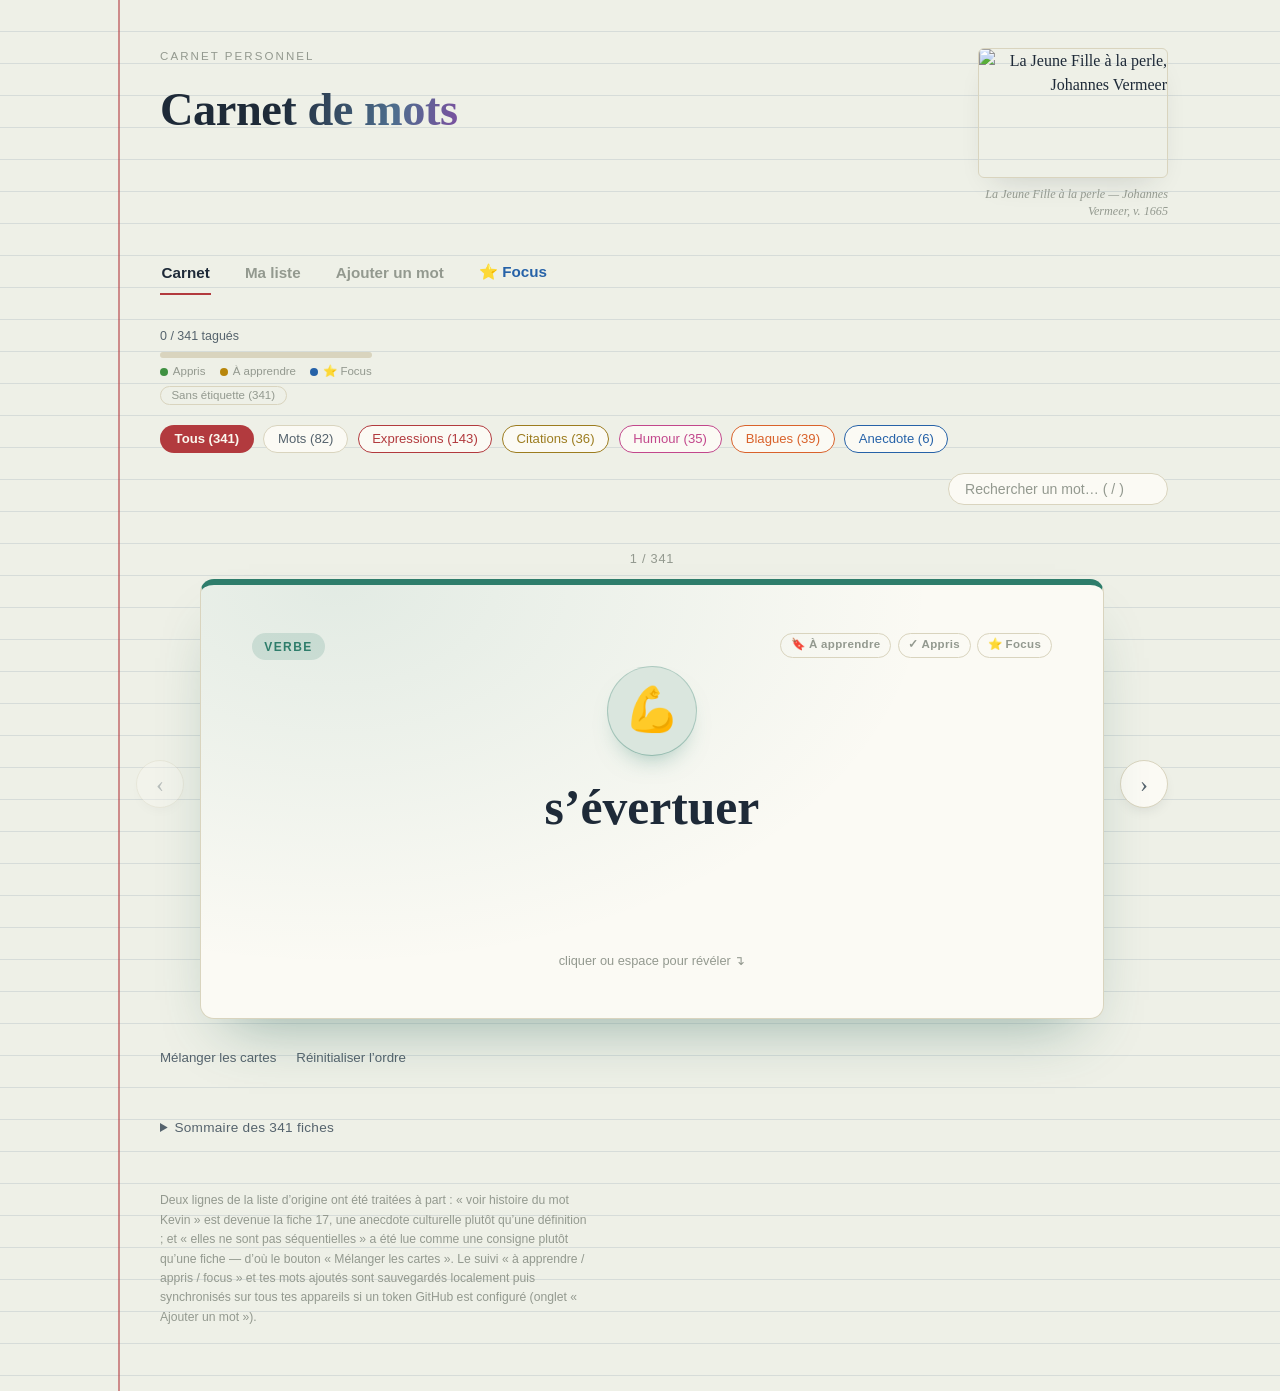
==== carnet-de-mots.html @ 9961ac76 "Move the 12 new quotes from Humour to Citations User called this out directly — these read as citati" ====
<!doctype html>
<html lang="fr">
<head>
<meta charset="UTF-8" />
<meta name="viewport" content="width=device-width, initial-scale=1" />
<title>Carnet de mots</title>
<style>
  :root {
    --paper: #EEF0E7;
    --paper-line: rgba(70,100,130,0.14);
    --ink: #1E2A38;
    --ink-soft: #55636D;
    --ink-faint: #93998F;
    --card-bg: #FBFAF4;
    --card-border: #D9D4BE;
    --card-shadow: rgba(30,40,50,0.20);
    --rule-blue: #4E6E8E;
    --accent: #B23A3E;
    --accent-strong: #B23A3E;
    --accent-ink: #FBF7EE;
    --focus: #2662A8;
    --cat-verbe: #2E7D6B;
    --cat-adjectif: #7B4FA0;
    --cat-nom: #C97A2B;
    --cat-adverbe: #1E7A8C;
    --cat-citation: #9C7C1F;
    --cat-humour: #C2478C;
    --cat-blague: #D9622B;
    --tag-todo: #B8860B;
    --tag-done: #3F9142;
  }

  * { box-sizing: border-box; }
  html, body { margin: 0; padding: 0; }
  body {
    background:
      repeating-linear-gradient(
        to bottom,
        transparent 0, transparent 31px,
        var(--paper-line) 31px, var(--paper-line) 32px
      ),
      var(--paper);
    color: var(--ink);
    font-family: Georgia, 'Iowan Old Style', 'Palatino Linotype', 'Book Antiqua', serif;
    line-height: 1.5;
    min-height: 100vh;
  }
  ::selection { background: var(--accent); color: var(--accent-ink); }
  a { color: inherit; }
  button { font-family: inherit; }
  :focus-visible { outline: 2px solid var(--focus); outline-offset: 2px; border-radius: 2px; }

  .page {
    max-width: 1120px;
    margin: 0 auto;
    padding: 3rem 2rem 4rem;
    position: relative;
  }
  .page::before {
    content: "";
    position: absolute;
    top: 0; bottom: 0;
    left: 2.4rem;
    width: 2px;
    background: var(--accent);
    opacity: 0.55;
  }
  @media (max-width: 640px) {
    .page::before { left: 0.9rem; }
    .page { padding: 2.5rem 1.1rem 3rem; }
  }

  .masthead {
    margin-left: 3rem; margin-bottom: 2.25rem;
    display: flex; align-items: flex-start; justify-content: space-between; gap: 2rem; flex-wrap: wrap;
  }
  @media (max-width: 640px) { .masthead { margin-left: 1.5rem; } }
  .masthead-text { min-width: 0; }
  .eyebrow {
    font-family: -apple-system, 'Segoe UI', Roboto, Helvetica, Arial, sans-serif;
    font-size: 0.72rem;
    letter-spacing: 0.18em;
    text-transform: uppercase;
    color: var(--ink-faint);
    margin: 0 0 0.6rem;
  }
  h1 {
    font-size: clamp(2rem, 5vw, 2.9rem);
    font-weight: 600;
    margin: 0;
    text-wrap: balance;
    letter-spacing: -0.01em;
    background: linear-gradient(100deg, var(--ink) 40%, var(--rule-blue) 78%, var(--cat-adjectif) 100%);
    -webkit-background-clip: text; background-clip: text; color: transparent;
  }

  .masthead-art { flex: none; width: 190px; margin: 0; text-align: right; }
  .masthead-art img {
    display: block; width: 100%; height: 130px; object-fit: cover; border-radius: 6px;
    border: 1px solid var(--card-border); box-shadow: 0 14px 30px -16px var(--card-shadow);
  }
  .masthead-art figcaption {
    margin-top: 0.5rem; font-style: italic; font-size: 0.76rem; color: var(--ink-faint); line-height: 1.4;
  }
  @media (max-width: 640px) { .masthead-art { display: none; } }

  .toolbar {
    margin-left: 3rem;
    margin-bottom: 1.9rem;
    display: flex;
    flex-wrap: wrap;
    align-items: center;
    gap: 1.25rem 1.75rem;
    font-family: -apple-system, 'Segoe UI', Roboto, Helvetica, Arial, sans-serif;
  }
  @media (max-width: 640px) { .toolbar { margin-left: 1.5rem; } }

  .progress-block { display: flex; flex-direction: column; gap: 0.35rem; min-width: 170px; }
  .progress-label {
    font-size: 0.78rem; color: var(--ink-soft);
    font-variant-numeric: tabular-nums;
  }
  .progress-track {
    height: 6px; background: var(--card-border); border-radius: 3px; overflow: hidden;
    display: flex;
  }
  .progress-fill { height: 100%; width: 0%; transition: width 0.4s ease; }
  .progress-fill.done { background: var(--tag-done); }
  .progress-fill.todo { background: var(--tag-todo); }
  .progress-fill.focus { background: var(--focus); }
  .progress-legend {
    display: flex; gap: 0.9rem; font-size: 0.72rem; color: var(--ink-faint);
  }
  .progress-legend span { display: inline-flex; align-items: center; gap: 0.3rem; }
  .progress-legend .dot { width: 0.5rem; height: 0.5rem; border-radius: 50%; display: inline-block; }
  .progress-legend .dot.done { background: var(--tag-done); }
  .progress-legend .dot.todo { background: var(--tag-todo); }
  .progress-legend .dot.focus { background: var(--focus); }
  .untagged-btn {
    align-self: flex-start; background: none; border: 1px solid var(--card-border); border-radius: 999px;
    padding: 0.15rem 0.65rem; font-size: 0.72rem; color: var(--ink-faint); cursor: pointer;
    font-variant-numeric: tabular-nums; transition: all 0.15s ease;
    font-family: -apple-system, 'Segoe UI', Roboto, Helvetica, Arial, sans-serif;
  }
  .untagged-btn:hover { color: var(--ink); border-color: var(--ink-faint); }

  .filters { display: flex; gap: 0.6rem; flex-wrap: wrap; }
  .filter-btn {
    background: var(--card-bg); border: 1px solid var(--fb-color, var(--card-border)); border-radius: 999px;
    color: var(--fb-color, var(--ink-soft)); font-size: 0.82rem; padding: 0.35rem 0.85rem;
    cursor: pointer; font-variant-numeric: tabular-nums; transition: all 0.15s ease;
  }
  .filter-btn:hover { color: var(--ink); border-color: var(--fb-color, var(--ink-faint)); }
  .filter-btn.active { color: var(--accent-ink); border-color: transparent; font-weight: 600; background: var(--fb-color, var(--accent-strong)); }

  .subfilters {
    display: flex; gap: 0.5rem; flex-wrap: wrap; margin: -0.6rem 0 1.4rem 1.5rem;
  }
  @media (max-width: 640px) { .subfilters { margin-left: 0; } }
  .subfilter-btn {
    background: none; border: 1px solid color-mix(in srgb, var(--cat-blague) 35%, var(--card-border));
    border-radius: 999px;
    color: color-mix(in srgb, var(--cat-blague) 65%, var(--ink-faint)); font-size: 0.76rem; padding: 0.25rem 0.7rem;
    cursor: pointer; transition: all 0.15s ease;
    font-family: -apple-system, 'Segoe UI', Roboto, Helvetica, Arial, sans-serif;
  }
  .subfilter-btn:hover { color: var(--ink); border-color: var(--cat-blague); }
  .subfilter-btn.active { color: var(--cat-blague); border-color: var(--cat-blague); font-weight: 600; background: color-mix(in srgb, var(--cat-blague) 12%, transparent); }

  .search-wrap { margin-left: auto; }
  @media (max-width: 640px) { .search-wrap { margin-left: 0; width: 100%; } }
  .search-input {
    background: var(--card-bg); border: 1px solid var(--card-border); border-radius: 999px;
    color: var(--ink); font-size: 0.88rem; padding: 0.45rem 1rem; width: 220px;
    font-family: inherit;
  }
  @media (max-width: 640px) { .search-input { width: 100%; } }
  .search-input::placeholder { color: var(--ink-faint); }
  .search-input:focus { border-color: var(--focus); }

  .tag-filter-banner {
    margin: 0 0 1.1rem 1.5rem; display: flex; align-items: center; gap: 1rem; flex-wrap: wrap;
    background: color-mix(in srgb, var(--focus) 10%, var(--card-bg)); border: 1px solid var(--focus);
    border-radius: 999px; padding: 0.5rem 1rem; font-family: -apple-system, 'Segoe UI', Roboto, Helvetica, Arial, sans-serif;
    font-size: 0.85rem; color: var(--focus); width: fit-content;
  }
  .tag-filter-banner[hidden] { display: none; }
  @media (max-width: 640px) { .tag-filter-banner { margin-left: 0; } }
  .tag-filter-banner button {
    background: none; border: none; color: var(--focus); cursor: pointer; font-size: 0.8rem;
    text-decoration: underline; padding: 0;
  }

  .stage {
    display: flex; align-items: center; gap: 1rem; margin-left: 1.5rem;
  }
  @media (max-width: 640px) { .stage { margin-left: 0; gap: 0.35rem; } }

  .nav-btn {
    background: var(--card-bg); border: 1px solid var(--card-border); color: var(--ink-soft);
    width: 3rem; height: 3rem; border-radius: 50%; font-size: 1.5rem; line-height: 1;
    cursor: pointer; flex: none; display: flex; align-items: center; justify-content: center;
    transition: border-color 0.2s, color 0.2s, transform 0.2s;
    box-shadow: 0 6px 16px -8px var(--card-shadow);
  }
  .nav-btn:hover { color: var(--accent-ink); border-color: var(--accent-strong); background: var(--accent-strong); transform: translateY(-1px); }
  .nav-btn:disabled { opacity: 0.35; cursor: default; }
  .nav-btn:disabled:hover { color: var(--ink-soft); border-color: var(--card-border); background: var(--card-bg); transform: none; }

  .card-wrap { flex: 1; min-width: 0; }
  .counter {
    text-align: center; font-family: -apple-system, 'Segoe UI', Roboto, Helvetica, Arial, sans-serif;
    font-size: 0.8rem; color: var(--ink-faint); margin-bottom: 0.7rem;
    font-variant-numeric: tabular-nums; letter-spacing: 0.06em;
  }

  .flashcard { perspective: 2200px; cursor: pointer; }
  .flashcard-inner {
    display: grid; transition: transform 0.55s cubic-bezier(.2,.8,.2,1);
    transform-style: preserve-3d;
    --cat-color: var(--rule-blue);
  }
  .flashcard[data-cat="verbe"] .flashcard-inner { --cat-color: var(--cat-verbe); }
  .flashcard[data-cat="adjectif"] .flashcard-inner { --cat-color: var(--cat-adjectif); }
  .flashcard[data-cat="nom"] .flashcard-inner { --cat-color: var(--cat-nom); }
  .flashcard[data-cat="adverbe"] .flashcard-inner { --cat-color: var(--cat-adverbe); }
  .flashcard[data-cat="expression"] .flashcard-inner { --cat-color: var(--accent-strong); }
  .flashcard[data-cat="anecdote"] .flashcard-inner { --cat-color: var(--focus); }
  .flashcard[data-cat="citation"] .flashcard-inner { --cat-color: var(--cat-citation); }
  .flashcard[data-cat="humour"] .flashcard-inner { --cat-color: var(--cat-humour); }
  .flashcard[data-cat="blague_courte"] .flashcard-inner,
  .flashcard[data-cat="blague_longue"] .flashcard-inner,
  .flashcard[data-cat="blague_beauf"] .flashcard-inner,
  .flashcard[data-cat="blague_nulle"] .flashcard-inner,
  .flashcard[data-cat="contrepeterie"] .flashcard-inner,
  .flashcard[data-cat="tu_preferes"] .flashcard-inner { --cat-color: var(--cat-blague); }
  .flashcard.is-flipped .flashcard-inner { transform: rotateY(180deg); }
  @media (prefers-reduced-motion: reduce) {
    .flashcard-inner { transition: none; }
  }

  .face {
    grid-area: 1 / 1;
    backface-visibility: hidden; -webkit-backface-visibility: hidden;
    border: 1px solid var(--card-border); border-top: 6px solid var(--cat-color);
    border-radius: 14px;
    background:
      radial-gradient(120% 160% at 15% 0%, color-mix(in srgb, var(--cat-color) 12%, transparent), transparent 55%),
      var(--card-bg);
    box-shadow: 0 30px 60px -28px color-mix(in srgb, var(--cat-color) 35%, var(--card-shadow));
    padding: 3rem 3.2rem;
    min-height: 440px;
    display: flex; flex-direction: column;
  }
  @media (max-width: 640px) { .face { padding: 2.1rem 1.5rem; min-height: 400px; } }
  .face.back { transform: rotateY(180deg); }

  .face-top { display: flex; justify-content: space-between; align-items: flex-start; }
  .tag-type {
    font-family: -apple-system, 'Segoe UI', Roboto, Helvetica, Arial, sans-serif;
    font-size: 0.75rem; letter-spacing: 0.12em; text-transform: uppercase; font-weight: 600;
    color: var(--cat-color); background: color-mix(in srgb, var(--cat-color) 16%, transparent);
    padding: 0.3rem 0.75rem; border-radius: 999px;
  }
  .tag-buttons { display: flex; gap: 0.4rem; }
  .tag-btn {
    background: none; border: 1px solid var(--card-border); cursor: pointer;
    font-size: 0.72rem; font-weight: 600; letter-spacing: 0.03em; color: var(--ink-faint);
    line-height: 1; padding: 0.35rem 0.6rem; border-radius: 999px; display: inline-flex;
    align-items: center; gap: 0.3rem;
    font-family: -apple-system, 'Segoe UI', Roboto, Helvetica, Arial, sans-serif;
    transition: all 0.15s ease;
  }
  .tag-btn:hover { border-color: var(--ink-faint); color: var(--ink); }
  .tag-btn.todo.on { background: color-mix(in srgb, var(--tag-todo) 16%, transparent); border-color: var(--tag-todo); color: var(--tag-todo); }
  .tag-btn.done.on { background: color-mix(in srgb, var(--tag-done) 16%, transparent); border-color: var(--tag-done); color: var(--tag-done); }
  .tag-btn.focus.on { background: color-mix(in srgb, var(--focus) 16%, transparent); border-color: var(--focus); color: var(--focus); }

  .emoji-badge {
    width: 5.5rem; height: 5.5rem; border-radius: 50%;
    display: flex; align-items: center; justify-content: center;
    font-size: 2.7rem; margin: 0.4rem auto 1rem;
    background: color-mix(in srgb, var(--cat-color) 16%, var(--card-bg));
    box-shadow: 0 0 0 1px color-mix(in srgb, var(--cat-color) 35%, transparent),
                0 14px 26px -14px color-mix(in srgb, var(--cat-color) 55%, transparent);
  }
  @media (max-width: 640px) { .emoji-badge { width: 4.4rem; height: 4.4rem; font-size: 2.1rem; } }

  .word {
    margin: 0 0 auto; text-align: center;
    font-size: clamp(2rem, 5.2vw, 3.1rem); font-weight: 600; text-wrap: balance;
  }
  .word.is-expr { font-style: italic; font-weight: 500; font-size: clamp(1.6rem, 4.4vw, 2.4rem); }
  .front-auteur {
    text-align: center; margin: 0.5rem 0 0; font-family: -apple-system, 'Segoe UI', Roboto, Helvetica, Arial, sans-serif;
    font-size: 0.95rem; color: var(--cat-color); font-weight: 600;
  }
  .hint {
    text-align: center; margin: 0; font-family: -apple-system, 'Segoe UI', Roboto, Helvetica, Arial, sans-serif;
    font-size: 0.8rem; color: var(--ink-faint); font-style: normal;
  }

  .back .back-top { display: flex; align-items: center; gap: 1rem; margin-bottom: 1.4rem; }
  .back-emoji {
    width: 3.2rem; height: 3.2rem; border-radius: 50%; flex: none;
    display: flex; align-items: center; justify-content: center; font-size: 1.6rem;
    background: color-mix(in srgb, var(--cat-color) 16%, var(--card-bg));
  }
  .back-word { font-size: 1.3rem; font-weight: 600; }
  .back-word.is-expr { font-style: italic; font-weight: 500; }

  .section-label {
    font-family: -apple-system, 'Segoe UI', Roboto, Helvetica, Arial, sans-serif;
    font-size: 0.74rem; letter-spacing: 0.14em; text-transform: uppercase;
    color: var(--cat-color); margin: 0 0 0.35rem; font-weight: 700;
  }
  .face.back .section-label:not(:first-of-type) { margin-top: 1.3rem; }
  .definition, .example { margin: 0; font-size: 1.1rem; line-height: 1.6; }
  .definition.is-long-form { white-space: pre-line; font-size: 1rem; line-height: 1.65; text-align: left; }
  .example { font-style: italic; color: var(--ink-soft); }
  .example strong { font-style: normal; color: var(--ink); font-weight: 700; background: color-mix(in srgb, var(--cat-color) 18%, transparent); padding: 0.05em 0.3em; border-radius: 4px; }
  .synonyms { margin: 0; font-size: 1.02rem; color: var(--ink-soft); font-style: italic; }
  .auteur { margin: 0; font-size: 1.02rem; color: var(--ink); font-weight: 600; }

  .controls-row {
    margin: 1.75rem 0 0 3rem; display: flex; gap: 1.25rem; align-items: center;
    font-family: -apple-system, 'Segoe UI', Roboto, Helvetica, Arial, sans-serif;
    font-size: 0.85rem;
  }
  @media (max-width: 640px) { .controls-row { margin-left: 1.5rem; } }
  .text-btn {
    background: none; border: none; color: var(--ink-soft); cursor: pointer;
    padding: 0.2rem 0; border-bottom: 1px solid transparent;
  }
  .text-btn:hover { color: var(--accent-strong); border-bottom-color: var(--accent-strong); }

  .empty-state {
    text-align: center; color: var(--ink-faint); padding: 3rem 1rem; font-style: italic;
  }

  details.sommaire {
    margin: 2.75rem 0 0 3rem;
    font-family: -apple-system, 'Segoe UI', Roboto, Helvetica, Arial, sans-serif;
  }
  @media (max-width: 640px) { details.sommaire { margin-left: 1.5rem; } }
  details.sommaire summary {
    cursor: pointer; font-size: 0.85rem; color: var(--ink-soft);
    letter-spacing: 0.02em; padding: 0.3rem 0;
  }
  details.sommaire summary:hover { color: var(--ink); }
  .index-grid {
    display: grid; grid-template-columns: repeat(auto-fill, minmax(170px, 1fr));
    gap: 0.6rem; margin-top: 0.9rem;
  }
  .index-tile {
    text-align: left; background: var(--card-bg); cursor: pointer;
    border: 1px solid var(--card-border); border-radius: 8px; padding: 0.55rem 0.7rem;
    color: var(--ink-soft); font-size: 0.82rem; display: flex; gap: 0.55rem; align-items: center;
  }
  .index-tile:hover { border-color: var(--accent-strong); color: var(--ink); }
  .index-tile .idx-emoji { font-size: 1.05rem; }
  .index-tile .idx-num { font-variant-numeric: tabular-nums; color: var(--ink-faint); font-size: 0.72rem; }
  .index-tile.tag-appris .idx-num::after { content: " \2713"; color: var(--tag-done); }
  .index-tile.tag-a_apprendre .idx-num::after { content: " \1F516"; }
  .index-tile .idx-word { flex: 1; overflow: hidden; text-overflow: ellipsis; white-space: nowrap; }
  .index-tile.is-focus { border-color: var(--focus); }
  .index-tile .idx-focus { font-size: 0.85rem; flex: none; }

  footer.note {
    margin: 3rem 0 0 3rem; font-family: -apple-system, 'Segoe UI', Roboto, Helvetica, Arial, sans-serif;
    font-size: 0.76rem; color: var(--ink-faint); max-width: 64ch; line-height: 1.6;
  }
  @media (max-width: 640px) { footer.note { margin-left: 1.5rem; } }

  .view-toggle {
    margin-left: 3rem; margin-bottom: 2rem; display: flex; gap: 0.5rem;
    font-family: -apple-system, 'Segoe UI', Roboto, Helvetica, Arial, sans-serif;
  }
  @media (max-width: 640px) { .view-toggle { margin-left: 1.5rem; } }
  .view-toggle button, .view-toggle a {
    background: none; border: none; border-bottom: 2px solid transparent;
    color: var(--ink-faint); font-size: 0.95rem; font-weight: 600; padding: 0.3rem 0.1rem 0.6rem;
    cursor: pointer; text-decoration: none; display: inline-block;
  }
  .view-toggle > * + * { margin-left: 1.5rem; }
  .view-toggle button:hover, .view-toggle a:hover { color: var(--ink); }
  .view-toggle button.active { color: var(--ink); border-bottom-color: var(--accent-strong); }
  .view-toggle a.nav-focus { color: var(--focus); }
  .view-toggle a.nav-focus:hover { color: var(--focus); border-bottom-color: var(--focus); }

  .add-view { margin-left: 3rem; max-width: 640px; }
  @media (max-width: 640px) { .add-view { margin-left: 1.5rem; } }
  .add-view p.intro { color: var(--ink-soft); font-style: italic; margin: 0 0 1.75rem; max-width: 60ch; }

  .list-view { margin-left: 3rem; }
  @media (max-width: 640px) { .list-view { margin-left: 1.5rem; } }
  .list-view p.intro { color: var(--ink-soft); font-style: italic; margin: 0 0 1.5rem; max-width: 60ch; }
  .list-section { margin-bottom: 2.5rem; }
  .list-heading {
    display: flex; align-items: center; gap: 0.6rem;
    font-family: -apple-system, 'Segoe UI', Roboto, Helvetica, Arial, sans-serif;
    font-size: 1rem; font-weight: 700; color: var(--ink); margin: 0 0 1rem;
  }
  .count-pill {
    font-size: 0.75rem; font-weight: 600; color: var(--ink-faint); background: var(--card-bg);
    border: 1px solid var(--card-border); border-radius: 999px; padding: 0.1rem 0.6rem;
    font-variant-numeric: tabular-nums;
  }
  .list-view .index-grid { grid-template-columns: repeat(auto-fill, minmax(220px, 1fr)); }
  .list-view .index-tile { padding: 0.7rem 0.85rem; }
  .list-view .idx-actions { display: flex; gap: 0.3rem; flex: none; }
  .list-view .idx-actions button {
    background: none; border: 1px solid var(--card-border); border-radius: 999px; cursor: pointer;
    font-size: 0.68rem; padding: 0.2rem 0.4rem; color: var(--ink-faint);
  }
  .list-view .idx-actions button.todo.on { border-color: var(--tag-todo); color: var(--tag-todo); }
  .list-view .idx-actions button.done.on { border-color: var(--tag-done); color: var(--tag-done); }

  .quick-add {
    background: var(--card-bg); border: 1px solid var(--card-border); border-radius: 10px;
    padding: 1.1rem 1.2rem; margin-bottom: 2rem; display: grid; gap: 0.7rem;
    font-family: -apple-system, 'Segoe UI', Roboto, Helvetica, Arial, sans-serif;
  }
  .quick-add label {
    font-size: 0.76rem; letter-spacing: 0.08em; text-transform: uppercase; color: var(--rule-blue); font-weight: 700;
  }
  .quick-add textarea {
    width: 100%; background: var(--paper); border: 1px solid var(--card-border); border-radius: 8px;
    padding: 0.6rem 0.75rem; color: var(--ink); font-size: 0.92rem; font-family: inherit; resize: vertical;
  }
  .quick-add textarea:focus { border-color: var(--focus); }
  .quick-add-row { display: flex; gap: 0.75rem; align-items: center; flex-wrap: wrap; }
  .quick-add-row select {
    background: var(--paper); border: 1px solid var(--card-border); border-radius: 8px;
    padding: 0.5rem 0.65rem; color: var(--ink); font-size: 0.88rem; font-family: inherit;
  }
  .quick-add .help { font-size: 0.76rem; color: var(--ink-faint); font-style: italic; }

  .form-divider {
    font-family: -apple-system, 'Segoe UI', Roboto, Helvetica, Arial, sans-serif;
    font-size: 0.8rem; color: var(--ink-faint); margin: 0 0 1.1rem;
  }
  .form-actions { display: flex; align-items: center; gap: 1.2rem; }
  .add-form {
    display: grid; gap: 1.1rem; font-family: -apple-system, 'Segoe UI', Roboto, Helvetica, Arial, sans-serif;
  }
  .field label {
    display: block; font-size: 0.76rem; letter-spacing: 0.08em; text-transform: uppercase;
    color: var(--rule-blue); font-weight: 700; margin-bottom: 0.35rem;
  }
  .field .help { display: block; font-size: 0.76rem; color: var(--ink-faint); margin-top: 0.3rem; font-style: italic; }
  .field input[type="text"], .field select, .field textarea {
    width: 100%; background: var(--card-bg); border: 1px solid var(--card-border); border-radius: 8px;
    padding: 0.6rem 0.75rem; color: var(--ink); font-size: 0.95rem; font-family: inherit;
  }
  .field textarea { resize: vertical; min-height: 3.2rem; }
  .field input:focus, .field select:focus, .field textarea:focus { border-color: var(--focus); }
  .field-row { display: grid; grid-template-columns: 2fr 1fr; gap: 1.1rem; }
  @media (max-width: 640px) { .field-row { grid-template-columns: 1fr; } }

  .submit-btn {
    justify-self: start; background: var(--accent-strong); color: var(--accent-ink); border: none;
    border-radius: 999px; padding: 0.65rem 1.6rem; font-size: 0.92rem; font-weight: 600; cursor: pointer;
    transition: transform 0.15s ease;
  }
  .submit-btn:hover { transform: translateY(-1px); }

  .my-words { margin-top: 2.5rem; }
  .my-words h2 {
    font-family: -apple-system, 'Segoe UI', Roboto, Helvetica, Arial, sans-serif;
    font-size: 0.8rem; letter-spacing: 0.1em; text-transform: uppercase; color: var(--ink-soft);
    margin: 0 0 0.8rem;
  }
  .my-word-row {
    display: flex; align-items: center; gap: 0.75rem; padding: 0.6rem 0.2rem;
    border-bottom: 1px solid var(--card-border); font-family: -apple-system, 'Segoe UI', Roboto, Helvetica, Arial, sans-serif;
  }
  .my-word-row .mw-emoji { font-size: 1.2rem; }
  .my-word-row .mw-word { font-weight: 600; flex: 1; }
  .my-word-row .mw-type { font-size: 0.72rem; color: var(--ink-faint); text-transform: uppercase; letter-spacing: 0.06em; }
  .my-word-row .mw-delete {
    background: none; border: none; color: var(--ink-faint); cursor: pointer; font-size: 0.95rem; padding: 0.2rem 0.4rem;
  }
  .my-word-row .mw-delete:hover { color: var(--accent-strong); }
  .no-words { color: var(--ink-faint); font-style: italic; font-size: 0.88rem; }

  .sync-bar {
    display: flex; align-items: center; gap: 1rem; flex-wrap: wrap; margin-bottom: 1.4rem;
    font-family: -apple-system, 'Segoe UI', Roboto, Helvetica, Arial, sans-serif; font-size: 0.85rem;
  }
  .sync-status { color: var(--ink-soft); }
  .sync-status.st-synced { color: var(--cat-verbe); }
  .sync-status.st-error { color: var(--accent-strong); }
  .sync-status.st-syncing { color: var(--focus); }
  .sync-link {
    background: none; border: none; color: var(--ink-faint); cursor: pointer; padding: 0.1rem 0;
    border-bottom: 1px solid transparent; font-size: 0.83rem;
  }
  .sync-link:hover { color: var(--ink); border-bottom-color: var(--ink-faint); }
  .sync-setup {
    background: var(--card-bg); border: 1px solid var(--card-border); border-radius: 10px;
    padding: 1rem 1.1rem; margin-bottom: 1.6rem; display: grid; gap: 0.7rem;
    font-family: -apple-system, 'Segoe UI', Roboto, Helvetica, Arial, sans-serif;
  }
  .sync-setup input[type="password"] {
    width: 100%; background: var(--paper); border: 1px solid var(--card-border); border-radius: 8px;
    padding: 0.55rem 0.7rem; color: var(--ink); font-size: 0.88rem; font-family: inherit;
  }
  .sync-setup input[type="password"]:focus { border-color: var(--focus); }
  .sync-setup .sync-actions { display: flex; gap: 0.6rem; }
  .sync-setup .sync-actions button {
    border-radius: 999px; padding: 0.4rem 1rem; font-size: 0.82rem; cursor: pointer; border: 1px solid var(--card-border);
    background: var(--paper); color: var(--ink);
  }
  .sync-setup .sync-actions button.primary { background: var(--accent-strong); color: var(--accent-ink); border-color: transparent; }
  .sync-setup .sync-note { font-size: 0.78rem; color: var(--ink-faint); line-height: 1.55; margin: 0; }
  .sync-setup .sync-note code { background: var(--paper); padding: 0.05em 0.35em; border-radius: 4px; }
</style>
</head>
<body>
<div class="page">

  <header class="masthead">
    <div class="masthead-text">
      <p class="eyebrow">Carnet personnel</p>
      <h1>Carnet de mots</h1>
    </div>
    <figure class="masthead-art" id="masthead-art">
      <img id="art-img" src="" alt="" />
      <figcaption id="art-caption"></figcaption>
    </figure>
  </header>

  <nav class="view-toggle" id="view-toggle">
    <button type="button" data-view="carnet" class="active">Carnet</button>
    <button type="button" data-view="list">Ma liste</button>
    <button type="button" data-view="add">Ajouter un mot</button>
    <a href="focus.html" class="nav-focus">&#11088; Focus</a>
  </nav>

  <section id="view-carnet">
  <div class="toolbar">
    <div class="progress-block">
      <div class="progress-label"><span id="progress-text">0 / 21 tagu&eacute;s</span></div>
      <div class="progress-track">
        <div class="progress-fill done" id="progress-fill-done"></div>
        <div class="progress-fill todo" id="progress-fill-todo"></div>
        <div class="progress-fill focus" id="progress-fill-focus"></div>
      </div>
      <div class="progress-legend">
        <span><i class="dot done"></i>Appris</span>
        <span><i class="dot todo"></i>&Agrave; apprendre</span>
        <span><i class="dot focus"></i>&#11088; Focus</span>
      </div>
      <button type="button" class="untagged-btn" id="untagged-btn">Sans &eacute;tiquette (<span id="untagged-count">0</span>)</button>
    </div>
    <div class="filters" id="filters"></div>
    <div class="search-wrap">
      <input type="text" class="search-input" id="search" placeholder="Rechercher un mot&hellip; ( / )" />
    </div>
  </div>

  <div class="subfilters" id="subfilters" hidden></div>

  <div class="tag-filter-banner" id="tag-filter-banner" hidden>
    <span class="tag-filter-label"></span>
    <button type="button" id="tag-filter-exit">&#10005; Revenir &agrave; tous les mots</button>
  </div>

  <div class="stage">
    <button class="nav-btn" id="prev-btn" aria-label="Fiche pr&eacute;c&eacute;dente">&lsaquo;</button>
    <div class="card-wrap">
      <div class="counter" id="counter">1 / 21</div>
      <div class="flashcard" id="flashcard" tabindex="0" role="button" aria-pressed="false" aria-label="Carte m&eacute;mo, appuyer sur espace pour retourner">
        <div class="flashcard-inner" id="flashcard-inner">
          <div class="face front">
            <div class="face-top">
              <span class="tag-type" id="face-type">Adjectif</span>
              <div class="tag-buttons">
                <button class="tag-btn todo" id="tag-todo-btn">&#128278; &Agrave; apprendre</button>
                <button class="tag-btn done" id="tag-done-btn">&#10003; Appris</button>
                <button class="tag-btn focus" id="tag-focus-btn">&#11088; Focus</button>
              </div>
            </div>
            <div class="emoji-badge" id="face-emoji">&#10024;</div>
            <p class="word" id="face-word">mot</p>
            <p class="front-auteur" id="front-auteur"></p>
            <p class="hint">cliquer ou espace pour r&eacute;v&eacute;ler &#8628;</p>
          </div>
          <div class="face back" id="face-back">
            <div class="back-top">
              <div class="back-emoji" id="back-emoji">&#10024;</div>
              <div class="back-word" id="back-word">mot</div>
            </div>
            <h3 class="section-label" id="face-def-label">D&eacute;finition</h3>
            <p class="definition" id="face-def"></p>
            <h3 class="section-label" id="face-example-label">Exemple</h3>
            <p class="example" id="face-example"></p>
            <h3 class="section-label" id="face-synonyms-label">Synonymes</h3>
            <p class="synonyms" id="face-synonyms"></p>
            <h3 class="section-label" id="face-auteur-label">Auteur</h3>
            <p class="auteur" id="face-auteur"></p>
          </div>
        </div>
      </div>
    </div>
    <button class="nav-btn" id="next-btn" aria-label="Fiche suivante">&rsaquo;</button>
  </div>

  <div class="controls-row">
    <button class="text-btn" id="shuffle-btn">M&eacute;langer les cartes</button>
    <button class="text-btn" id="reset-btn">R&eacute;initialiser l&rsquo;ordre</button>
  </div>

  <details class="sommaire">
    <summary>Sommaire des <span id="sommaire-count">21</span> fiches</summary>
    <div class="index-grid" id="index-grid"></div>
  </details>

  <footer class="note" id="footer-note"></footer>
  </section>

  <section id="view-list" class="list-view" hidden>
    <p class="intro">Les mots que tu as marqu&eacute;s, pour t&rsquo;y retrouver d&rsquo;un coup d&rsquo;&oelig;il &mdash; clique sur un mot pour naviguer dedans dans le Carnet.</p>
    <div class="list-section">
      <h2 class="list-heading">&#128278; &Agrave; apprendre <span id="list-todo-count" class="count-pill"></span></h2>
      <div class="index-grid" id="list-grid-todo"></div>
    </div>
    <div class="list-section">
      <h2 class="list-heading">&#10003; Appris <span id="list-done-count" class="count-pill"></span></h2>
      <div class="index-grid" id="list-grid-done"></div>
    </div>
  </section>

  <section id="view-add" class="add-view" hidden>
    <p class="intro">Ajoute un mot ou une expression : il rejoint aussitôt ta liste et compte dans le filtre &laquo;&nbsp;Tous&nbsp;&raquo;.</p>

    <div class="quick-add">
      <label for="f-bulk">Ajout rapide &mdash; un mot ou une expression par ligne</label>
      <textarea id="f-bulk" rows="4" placeholder="De fa&ccedil;on incr&eacute;mentale&#10;Retrousser nos manches&#10;Stakhanoviste&#10;Se recroqueviller&#10;Il est au four et au moulin"></textarea>
      <div class="quick-add-row">
        <select id="f-bulk-type">
          <option value="expression">Expression / locution</option>
          <option value="verbe">Verbe</option>
          <option value="adjectif">Adjectif</option>
          <option value="nom">Nom</option>
          <option value="adverbe">Adverbe</option>
          <option value="citation">Citation</option>
          <option value="humour">Humour</option>
          <optgroup label="Blagues">
            <option value="blague_courte">Blague courte</option>
            <option value="blague_longue">Blague longue</option>
            <option value="blague_beauf">Blague beauf</option>
            <option value="blague_nulle">Blague nulle</option>
            <option value="contrepeterie">Contrepèterie</option>
            <option value="tu_preferes">Tu préfères</option>
          </optgroup>
          <option value="anecdote">Anecdote culturelle</option>
        </select>
        <button type="button" class="submit-btn" id="bulk-add-btn">Ajouter la liste</button>
      </div>
      <span class="help">Chaque ligne devient une fiche avec juste le mot (les puces &laquo;&nbsp;-&nbsp;&raquo;/&laquo;&nbsp;*&nbsp;&raquo; sont ignor&eacute;es). Compl&egrave;te ensuite la d&eacute;finition via &#9999;&#65039; dans &laquo;&nbsp;Mes ajouts&nbsp;&raquo;, ou demande-moi de le faire dans une conversation Claude.</span>
    </div>

    <div class="sync-bar">
      <span class="sync-status" id="sync-status">&mdash;</span>
      <button type="button" class="sync-link" id="sync-refresh-btn">&#128260; Resynchro</button>
      <button type="button" class="sync-link" id="sync-config-btn">&#9881;&#65039; Config. synchro</button>
    </div>
    <div class="sync-setup" id="sync-setup" style="display:none;">
      <input type="password" id="sync-token-input" autocomplete="off" placeholder="Token GitHub (fine-grained, repo ameliorer-vocabulaire, permission Contents: Read and write)" />
      <div class="sync-actions">
        <button type="button" class="primary" id="sync-token-save">Enregistrer</button>
        <button type="button" id="sync-token-clear">D&eacute;connecter</button>
      </div>
      <p class="sync-note">Cr&eacute;e un <em>fine-grained personal access token</em> sur github.com &rarr; Settings &rarr; Developer settings, limit&eacute; au repo <code>ameliorer-vocabulaire</code> (tu peux aussi cocher <code>Tracking-Whales</code> dans le m&ecirc;me token si tu veux un seul token pour les deux), permission <strong>Contents: Read and write</strong> uniquement. Ce site &eacute;tant s&eacute;par&eacute; de <code>positions.html</code>, colle ce token ici une fois par appareil/navigateur m&ecirc;me si c&rsquo;est la m&ecirc;me valeur que celui des snapshots. Il reste stock&eacute; localement, jamais envoy&eacute; ailleurs qu&rsquo;&agrave; l&rsquo;API GitHub.</p>
    </div>

    <p class="form-divider">Ou d&eacute;taille une fiche compl&egrave;te :</p>
    <form class="add-form" id="add-form">
      <div class="field-row">
        <div class="field">
          <label for="f-mot">Mot ou expression</label>
          <input type="text" id="f-mot" required placeholder="ex&nbsp;: pusillanime" />
        </div>
        <div class="field">
          <label for="f-type">Type</label>
          <select id="f-type">
            <option value="verbe">Verbe</option>
            <option value="adjectif">Adjectif</option>
            <option value="nom">Nom</option>
            <option value="adverbe">Adverbe</option>
            <option value="expression">Expression / locution</option>
            <option value="citation">Citation</option>
            <option value="humour">Humour</option>
            <optgroup label="Blagues">
              <option value="blague_courte">Blague courte</option>
              <option value="blague_longue">Blague longue</option>
              <option value="blague_beauf">Blague beauf</option>
              <option value="blague_nulle">Blague nulle</option>
              <option value="contrepeterie">Contrepèterie</option>
              <option value="tu_preferes">Tu préfères</option>
            </optgroup>
            <option value="anecdote">Anecdote culturelle</option>
          </select>
        </div>
      </div>
      <div class="field">
        <label for="f-emoji">&Eacute;moji</label>
        <input type="text" id="f-emoji" placeholder="&#128512;" maxlength="8" />
        <span class="help">Un seul emoji qui illustre le sens. Laisse vide pour &#128221; par d&eacute;faut.</span>
      </div>
      <div class="field">
        <label for="f-def">D&eacute;finition</label>
        <textarea id="f-def" required placeholder="Description synth&eacute;tique du mot ou de l&rsquo;expression."></textarea>
      </div>
      <div class="field">
        <label for="f-ex">Exemple</label>
        <textarea id="f-ex" placeholder="Une phrase qui emploie le mot tel quel."></textarea>
        <span class="help">Le mot sera mis en gras automatiquement s&rsquo;il appara&icirc;t tel quel dans la phrase.</span>
      </div>
      <div class="field">
        <label for="f-syn">Synonymes</label>
        <input type="text" id="f-syn" placeholder="s&eacute;par&eacute;s par des virgules" />
      </div>
      <div class="field">
        <label for="f-auteur">Auteur <span style="text-transform:none; font-weight:400;">(pour une citation)</span></label>
        <input type="text" id="f-auteur" placeholder="ex&nbsp;: Victor Hugo" />
      </div>
      <div class="form-actions">
        <button type="submit" class="submit-btn" id="add-submit-btn">Ajouter &agrave; mon carnet</button>
        <button type="button" class="text-btn" id="edit-cancel-btn" hidden>Annuler la modification</button>
      </div>
    </form>

    <div class="my-words">
      <h2>Mes ajouts</h2>
      <div id="my-words-list"></div>
    </div>
  </section>

</div>

<script src="words-data.js?v=7"></script>
<script>
(function () {
  "use strict";

  // ---------- Mots ajout&eacute;s (synchro GitHub, cach&eacute;s en local) ----------
  // Même schéma que "Mes Snapshots" dans positions.html (repo Tracking-Whales) :
  // localStorage n'est qu'un cache rapide/hors-ligne, le fichier de référence
  // est words.json committé dans CE dépôt (ameliorer-vocabulaire) via la
  // Contents API. Site distinct de positions.html, donc token à coller ici
  // séparément (même valeur possible si le PAT est scoped sur les deux repos).
  // Chaque ajout/suppression est mis en file puis rejoué par-dessus la version
  // distante la plus fraîche (compare-and-swap avec retry sur 409), pour que
  // deux appareils qui modifient au même moment fusionnent au lieu de s'écraser.
  var GH_OWNER = "sebmgn";
  var GH_REPO = "ameliorer-vocabulaire";
  var GH_BRANCH = "main";
  var GH_WORDS_PATH = "words.json";
  var GH_PROGRESS_PATH = "progress.json";
  var GH_TOKEN_KEY = "ghSyncToken";
  var CUSTOM_KEY = "carnet-de-mots-custom";
  var WORDS_QUEUE_KEY = "carnetWordsQueue";
  var WORDS_SHA_KEY = "carnetWordsSha";
  var WORDS_MIGRATED_KEY = "carnetWordsMigrated";
  var WORDS_SYNC_MAX_RETRIES = 4;
  var wordsSyncInFlight = false;

  var customEntries = [];
  try {
    customEntries = JSON.parse(localStorage.getItem(CUSTOM_KEY) || "[]");
  } catch (e) { customEntries = []; }
  customEntries.forEach(function (e) { e.group = GROUP_OF[e.type] || "mots"; });

  function persistCustom() {
    localStorage.setItem(CUSTOM_KEY, JSON.stringify(customEntries));
  }
  function loadWordsQueue() {
    try { return JSON.parse(localStorage.getItem(WORDS_QUEUE_KEY) || "[]"); } catch (e) { return []; }
  }
  function saveWordsQueue(q) {
    localStorage.setItem(WORDS_QUEUE_KEY, JSON.stringify(q));
  }
  // Une seule fois par appareil : les mots déjà présents localement (avant que
  // cet appareil n'ait jamais synchronisé) sont fusionnés avec le contenu
  // distant plutôt qu'écrasés par lui — sinon un deuxième appareil qui a déjà
  // des mots perso perdrait silencieusement ces mots au premier sync.
  if (localStorage.getItem(WORDS_MIGRATED_KEY) !== "1") {
    if (customEntries.length > 0) {
      var initialWordsQueue = loadWordsQueue();
      initialWordsQueue.unshift({ type: "merge", entries: customEntries });
      saveWordsQueue(initialWordsQueue);
    }
    localStorage.setItem(WORDS_MIGRATED_KEY, "1");
  }
  function getGhToken() {
    try { return localStorage.getItem(GH_TOKEN_KEY) || ""; } catch (e) { return ""; }
  }
  function setGhToken(t) {
    try { if (t) localStorage.setItem(GH_TOKEN_KEY, t); else localStorage.removeItem(GH_TOKEN_KEY); } catch (e) { /* ignore */ }
  }
  function b64EncodeUtf8(str) { return btoa(unescape(encodeURIComponent(str))); }
  function b64DecodeUtf8(str) { return decodeURIComponent(escape(atob(str))); }
  function ghHeaders() {
    var h = { "Accept": "application/vnd.github+json" };
    var t = getGhToken();
    if (t) h["Authorization"] = "Bearer " + t;
    return h;
  }
  function ghContentsUrl(path) {
    return "https://api.github.com/repos/" + GH_OWNER + "/" + GH_REPO + "/contents/" + path;
  }
  function ghWordsUrl() { return ghContentsUrl(GH_WORDS_PATH); }
  function ghProgressUrl() { return ghContentsUrl(GH_PROGRESS_PATH); }
  function applyWordOpToList(list, op) {
    if (op.type === "add") return list.concat([op.entry]);
    if (op.type === "delete") return list.filter(function (e) { return e.id !== op.id; });
    if (op.type === "edit") return list.map(function (e) { return e.id === op.id ? Object.assign({}, e, op.patch) : e; });
    if (op.type === "seed") return op.list;
    if (op.type === "merge") {
      var existingIds = {};
      list.forEach(function (e) { existingIds[e.id] = true; });
      return list.concat(op.entries.filter(function (e) { return !existingIds[e.id]; }));
    }
    return list;
  }
  async function ghFetchWords() {
    var res = await fetch(ghWordsUrl() + "?ref=" + GH_BRANCH, { headers: ghHeaders() });
    if (res.status === 404) return { list: [], sha: null };
    if (!res.ok) throw new Error("GitHub GET " + res.status);
    var data = await res.json();
    var list;
    try { list = JSON.parse(b64DecodeUtf8((data.content || "").replace(/\n/g, ""))); } catch (e) { list = []; }
    return { list: Array.isArray(list) ? list : [], sha: data.sha };
  }
  async function ghPutWords(list, sha) {
    var body = {
      message: "words: sync (" + list.length + ")",
      content: b64EncodeUtf8(JSON.stringify(list, null, 2)),
      branch: GH_BRANCH
    };
    if (sha) body.sha = sha;
    var res = await fetch(ghWordsUrl(), {
      method: "PUT",
      headers: Object.assign({ "Content-Type": "application/json" }, ghHeaders()),
      body: JSON.stringify(body)
    });
    if (res.status === 409 || res.status === 422) { var conflictErr = new Error("conflict"); conflictErr.conflict = true; throw conflictErr; }
    if (!res.ok) throw new Error("GitHub PUT " + res.status);
    var data = await res.json();
    return data.content.sha;
  }
  async function ghFetchProgress() {
    var res = await fetch(ghProgressUrl() + "?ref=" + GH_BRANCH, { headers: ghHeaders() });
    if (res.status === 404) return { state: { tags: {}, focus: {} }, sha: null };
    if (!res.ok) throw new Error("GitHub GET " + res.status);
    var data = await res.json();
    var state;
    try { state = JSON.parse(b64DecodeUtf8((data.content || "").replace(/\n/g, ""))); } catch (e) { state = {}; }
    if (!state || typeof state !== "object") state = {};
    if (!state.tags) state.tags = {};
    if (!state.focus) state.focus = {};
    return { state: state, sha: data.sha };
  }
  async function ghPutProgress(state, sha) {
    var body = {
      message: "progress: sync",
      content: b64EncodeUtf8(JSON.stringify(state, null, 2)),
      branch: GH_BRANCH
    };
    if (sha) body.sha = sha;
    var res = await fetch(ghProgressUrl(), {
      method: "PUT",
      headers: Object.assign({ "Content-Type": "application/json" }, ghHeaders()),
      body: JSON.stringify(body)
    });
    if (res.status === 409 || res.status === 422) { var conflictErr = new Error("conflict"); conflictErr.conflict = true; throw conflictErr; }
    if (!res.ok) throw new Error("GitHub PUT " + res.status);
    var data = await res.json();
    return data.content.sha;
  }
  function updateSyncStatus(state) {
    var el = document.getElementById("sync-status");
    if (!el) return;
    var now = new Date().toLocaleTimeString("fr-FR", { hour: "2-digit", minute: "2-digit" });
    var labels = {
      "no-token": "🔑 Synchro non configurée — mots et progression locaux à cet appareil seulement",
      "syncing": "🔄 Synchronisation…",
      "synced": "✅ Synchronisé à " + now,
      "error": "⚠️ Erreur de synchro — sauvegardé localement, nouvelle tentative automatique"
    };
    el.textContent = labels[state] || "—";
    el.className = "sync-status st-" + state;
  }
  async function syncWordsNow() {
    if (wordsSyncInFlight) return;
    if (!getGhToken()) { updateSyncStatus("no-token"); return; }
    wordsSyncInFlight = true;
    updateSyncStatus("syncing");
    try {
      for (var attempt = 0; attempt < WORDS_SYNC_MAX_RETRIES; attempt++) {
        var remote = await ghFetchWords();
        var queue = loadWordsQueue();

        if (!queue.length) {
          customEntries = remote.list;
          persistCustom();
          localStorage.setItem(WORDS_SHA_KEY, remote.sha || "");
          updateSyncStatus("synced");
          rebuildEntries(); syncOrderWithEntries(); buildFilters(); renderMyWords(); render();
          return;
        }
        var merged = queue.reduce(applyWordOpToList, remote.list);
        try {
          var newSha = await ghPutWords(merged, remote.sha);
          customEntries = merged;
          persistCustom();
          saveWordsQueue([]);
          localStorage.setItem(WORDS_SHA_KEY, newSha);
          updateSyncStatus("synced");
          rebuildEntries(); syncOrderWithEntries(); buildFilters(); renderMyWords(); render();
          return;
        } catch (e) {
          if (e && e.conflict) continue;
          throw e;
        }
      }
      throw new Error("Trop de conflits de synchro, réessaie plus tard.");
    } catch (e) {
      console.error("Words sync error", e);
      updateSyncStatus("error");
    } finally {
      wordsSyncInFlight = false;
    }
  }
  function enqueueWordOps(ops) {
    ops.forEach(function (op) { customEntries = applyWordOpToList(customEntries, op); });
    persistCustom();
    var q = loadWordsQueue();
    ops.forEach(function (op) { q.push(op); });
    saveWordsQueue(q);
    rebuildEntries(); syncOrderWithEntries(); buildFilters(); renderMyWords(); render();
    syncWordsNow();
  }
  function enqueueWordOp(op) { enqueueWordOps([op]); }

  // ---------- Progression (tags à apprendre/appris + focus), même synchro ----------
  // Même schéma que les mots : localStorage est un cache, progress.json dans ce
  // dépôt est la référence, une file d'opérations est rejouée par-dessus la
  // version distante la plus fraîche à chaque synchro.
  var PROGRESS_QUEUE_KEY = "carnetProgressQueue";
  var PROGRESS_SHA_KEY = "carnetProgressSha";
  var PROGRESS_MIGRATED_KEY = "carnetProgressMigrated";
  var progressSyncInFlight = false;

  function loadProgressQueue() {
    try { return JSON.parse(localStorage.getItem(PROGRESS_QUEUE_KEY) || "[]"); } catch (e) { return []; }
  }
  function saveProgressQueue(q) {
    localStorage.setItem(PROGRESS_QUEUE_KEY, JSON.stringify(q));
  }
  function applyProgressOpToState(state, op) {
    var tagsState = Object.assign({}, state.tags);
    var focusState = Object.assign({}, state.focus);
    if (op.type === "tag") {
      if (op.value === null) delete tagsState[op.id]; else tagsState[op.id] = op.value;
    } else if (op.type === "focus") {
      if (op.value === null) delete focusState[op.id]; else focusState[op.id] = true;
    } else if (op.type === "merge") {
      tagsState = Object.assign({}, tagsState, op.tags);
      focusState = Object.assign({}, focusState, op.focus);
    }
    return { tags: tagsState, focus: focusState };
  }
  async function syncProgressNow() {
    if (progressSyncInFlight) return;
    if (!getGhToken()) return;
    progressSyncInFlight = true;
    try {
      for (var attempt = 0; attempt < WORDS_SYNC_MAX_RETRIES; attempt++) {
        var remote = await ghFetchProgress();
        var queue = loadProgressQueue();

        if (!queue.length) {
          tags = remote.state.tags;
          focusSet = remote.state.focus;
          persistTags(); persistFocus();
          localStorage.setItem(PROGRESS_SHA_KEY, remote.sha || "");
          updateProgress(); buildIndex();
          if (currentView === "list") buildListView();
          updateSyncStatus("synced");
          return;
        }
        var merged = queue.reduce(applyProgressOpToState, remote.state);
        try {
          var newSha = await ghPutProgress(merged, remote.sha);
          tags = merged.tags;
          focusSet = merged.focus;
          persistTags(); persistFocus();
          saveProgressQueue([]);
          localStorage.setItem(PROGRESS_SHA_KEY, newSha);
          updateProgress(); buildIndex();
          if (currentView === "list") buildListView();
          updateSyncStatus("synced");
          return;
        } catch (e) {
          if (e && e.conflict) continue;
          throw e;
        }
      }
      throw new Error("Trop de conflits de synchro (progression), réessaie plus tard.");
    } catch (e) {
      console.error("Progress sync error", e);
      updateSyncStatus("error");
    } finally {
      progressSyncInFlight = false;
    }
  }
  function enqueueProgressOps(ops) {
    ops.forEach(function (op) {
      var applied = applyProgressOpToState({ tags: tags, focus: focusSet }, op);
      tags = applied.tags;
      focusSet = applied.focus;
    });
    persistTags(); persistFocus();
    var q = loadProgressQueue();
    ops.forEach(function (op) { q.push(op); });
    saveProgressQueue(q);
    syncProgressNow();
  }
  function enqueueProgressOp(op) { enqueueProgressOps([op]); }

  function unescapeHtml(s) {
    return String(s || "").replace(/&lt;/g, "<").replace(/&gt;/g, ">").replace(/&amp;/g, "&");
  }
  function stripStrong(html) {
    return String(html || "").replace(/<\/?strong>/g, "");
  }

  var ENTRIES = [];
  function rebuildEntries() {
    ENTRIES = BASE_ENTRIES.concat(customEntries);
  }
  rebuildEntries();

  function entryById(id) {
    return ENTRIES.filter(function (e) { return e.id === id; })[0];
  }

  function escapeHtml(s) {
    return String(s || "").replace(/&/g, "&amp;").replace(/</g, "&lt;").replace(/>/g, "&gt;");
  }

  function autoBold(exampleHtml, motHtml) {
    if (!exampleHtml || !motHtml) return exampleHtml;
    var idx = exampleHtml.toLowerCase().indexOf(motHtml.toLowerCase());
    if (idx === -1) return exampleHtml;
    return exampleHtml.slice(0, idx) + "<strong>" + exampleHtml.slice(idx, idx + motHtml.length) + "</strong>" + exampleHtml.slice(idx + motHtml.length);
  }

  // Chaque mot peut porter un statut : "a_apprendre" ou "appris" (ou aucun).
  // L’ancien système (une simple étoile "appris") est migré une fois vers le
  // nouveau, pour ne pas perdre la progression déjà enregistrée.
  var TAGS_KEY = "carnet-de-mots-tags";
  var LEGACY_LEARNED_KEY = "carnet-de-mots-appris";
  var tags = {};
  try {
    tags = JSON.parse(localStorage.getItem(TAGS_KEY) || "{}");
  } catch (e) { tags = {}; }
  try {
    var legacy = JSON.parse(localStorage.getItem(LEGACY_LEARNED_KEY) || "[]");
    if (legacy.length && localStorage.getItem(TAGS_KEY) === null) {
      legacy.forEach(function (id) { tags[id] = "appris"; });
      localStorage.setItem(TAGS_KEY, JSON.stringify(tags));
    }
  } catch (e) { /* ignore corrupt storage */ }

  function getTag(id) { return tags[id] || null; }
  function persistTags() { localStorage.setItem(TAGS_KEY, JSON.stringify(tags)); }
  function setTag(id, value) {
    var newValue = tags[id] === value ? null : value;
    enqueueProgressOp({ type: "tag", id: id, value: newValue });
  }
  function countTag(value) {
    return Object.keys(tags).filter(function (id) { return tags[id] === value; }).length;
  }

  // "Focus" est indépendant du statut à apprendre/appris : un mot peut être
  // en focus tout en étant par ailleurs appris ou pas encore marqué.
  var FOCUS_KEY = "carnet-de-mots-focus";
  var focusSet = {};
  try {
    focusSet = JSON.parse(localStorage.getItem(FOCUS_KEY) || "{}");
  } catch (e) { focusSet = {}; }

  function isFocus(id) { return !!focusSet[id]; }
  function persistFocus() { localStorage.setItem(FOCUS_KEY, JSON.stringify(focusSet)); }
  function toggleFocus(id) {
    var newValue = focusSet[id] ? null : true;
    enqueueProgressOp({ type: "focus", id: id, value: newValue });
  }
  function countFocus() { return Object.keys(focusSet).length; }
  function countUntagged() {
    return ENTRIES.filter(function (e) { return !getTag(e.id) && !isFocus(e.id); }).length;
  }

  // Une seule fois par appareil : les tags/focus déjà présents localement sont
  // fusionnés avec la version distante plutôt qu'écrasés par elle (même
  // raisonnement que pour les mots juste au-dessus).
  if (localStorage.getItem(PROGRESS_MIGRATED_KEY) !== "1") {
    if (Object.keys(tags).length > 0 || Object.keys(focusSet).length > 0) {
      var initialProgressQueue = loadProgressQueue();
      initialProgressQueue.unshift({ type: "merge", tags: tags, focus: focusSet });
      saveProgressQueue(initialProgressQueue);
    }
    localStorage.setItem(PROGRESS_MIGRATED_KEY, "1");
  }

  var order = ENTRIES.map(function (e) { return e.id; });

  function syncOrderWithEntries() {
    var validIds = {};
    ENTRIES.forEach(function (e) { validIds[e.id] = true; });
    order = order.filter(function (id) { return validIds[id]; });
    ENTRIES.forEach(function (e) {
      if (order.indexOf(e.id) === -1) order.push(e.id);
    });
  }

  var activeGroup = "tous";
  // Sous-filtre à l'intérieur du groupe "blagues" (une des 7 sous-catégories,
  // ou null pour les voir toutes ensemble).
  var activeSubType = null;
  var query = "";
  var pos = 0;
  var currentView = "carnet";
  // Quand on arrive depuis "Ma liste", le Carnet se restreint aux mots
  // portant ce tag (précédent/suivant ne parcourent alors que ce sous-ensemble),
  // jusqu’à ce qu’on choisisse un filtre normal ou une recherche. Pareil pour
  // "Focus" avec en plus une confinement optionnel à une sous-catégorie de blague.
  var activeTagFilter = null;
  var focusSubTypeFilter = null;
  var TAG_FILTER_LABELS = { a_apprendre: "À apprendre", appris: "Appris", focus: "Focus", untagged: "Sans étiquette" };

  function matchesFilter(entry) {
    if (activeTagFilter === "focus") {
      if (!isFocus(entry.id)) return false;
      if (focusSubTypeFilter) return entry.type === focusSubTypeFilter;
      return true;
    }
    if (activeTagFilter === "untagged") return !getTag(entry.id) && !isFocus(entry.id);
    if (activeTagFilter) return getTag(entry.id) === activeTagFilter;
    var groupOk = activeGroup === "tous" || entry.group === activeGroup;
    if (!groupOk) return false;
    if (activeGroup === "blagues" && activeSubType && entry.type !== activeSubType) return false;
    if (!query) return true;
    var q = query.toLowerCase();
    return entry.mot.toLowerCase().indexOf(q) !== -1 ||
           entry.def.toLowerCase().indexOf(q) !== -1 ||
           entry.syn.toLowerCase().indexOf(q) !== -1;
  }

  function clearTagFilter() {
    activeTagFilter = null;
    focusSubTypeFilter = null;
    updateTagFilterBanner();
  }
  function updateTagFilterBanner() {
    var banner = document.getElementById("tag-filter-banner");
    if (!banner) return;
    if (activeTagFilter) {
      banner.hidden = false;
      var label = TAG_FILTER_LABELS[activeTagFilter];
      if (activeTagFilter === "focus" && focusSubTypeFilter) label += " · " + TYPE_LABELS[focusSubTypeFilter];
      banner.querySelector(".tag-filter-label").textContent = "Tu navigues dans « " + label + " »";
    } else {
      banner.hidden = true;
    }
  }

  function currentList() {
    return order.map(entryById).filter(function (e) { return e; }).filter(matchesFilter);
  }

  var flashcardEl = document.getElementById("flashcard");
  var counterEl = document.getElementById("counter");
  var typeEl = document.getElementById("face-type");
  var emojiEl = document.getElementById("face-emoji");
  var wordEl = document.getElementById("face-word");
  var frontAuteurEl = document.getElementById("front-auteur");
  var backEmojiEl = document.getElementById("back-emoji");
  var backWordEl = document.getElementById("back-word");
  var defEl = document.getElementById("face-def");
  var exEl = document.getElementById("face-example");
  var synEl = document.getElementById("face-synonyms");
  var auteurEl = document.getElementById("face-auteur");
  var tagTodoBtn = document.getElementById("tag-todo-btn");
  var tagDoneBtn = document.getElementById("tag-done-btn");
  var tagFocusBtn = document.getElementById("tag-focus-btn");
  var prevBtn = document.getElementById("prev-btn");
  var nextBtn = document.getElementById("next-btn");
  var progressText = document.getElementById("progress-text");
  var progressFillDone = document.getElementById("progress-fill-done");
  var progressFillTodo = document.getElementById("progress-fill-todo");
  var progressFillFocus = document.getElementById("progress-fill-focus");
  var filtersEl = document.getElementById("filters");
  var searchInput = document.getElementById("search");
  var indexGrid = document.getElementById("index-grid");
  var cardWrap = document.querySelector(".card-wrap");

  // Couleur d'accent par groupe, reprise des mêmes teintes que les cartes.
  // "tous"/"mots" restent neutres : ils ne correspondent pas à une seule couleur.
  var GROUP_COLOR_VAR = {
    expressions: "--accent-strong",
    citations: "--cat-citation",
    humour: "--cat-humour",
    blagues: "--cat-blague",
    anecdote: "--focus"
  };

  function buildFilters() {
    filtersEl.innerHTML = "";
    ["tous", "mots", "expressions", "citations", "humour", "blagues", "anecdote"].forEach(function (g) {
      var count = ENTRIES.filter(function (e) { return g === "tous" || e.group === g; }).length;
      var btn = document.createElement("button");
      btn.className = "filter-btn" + (g === activeGroup ? " active" : "");
      btn.textContent = GROUP_LABELS[g] + " (" + count + ")";
      if (GROUP_COLOR_VAR[g]) btn.style.setProperty("--fb-color", "var(" + GROUP_COLOR_VAR[g] + ")");
      btn.addEventListener("click", function () {
        activeGroup = g;
        activeSubType = null;
        pos = 0;
        clearTagFilter();
        buildFilters();
        render();
      });
      filtersEl.appendChild(btn);
    });
    buildSubfilters();
  }

  function buildSubfilters() {
    var subfiltersEl = document.getElementById("subfilters");
    subfiltersEl.innerHTML = "";
    if (activeGroup !== "blagues") { subfiltersEl.hidden = true; return; }
    subfiltersEl.hidden = false;
    var allCount = ENTRIES.filter(function (e) { return e.group === "blagues"; }).length;
    var allBtn = document.createElement("button");
    allBtn.className = "subfilter-btn" + (!activeSubType ? " active" : "");
    allBtn.textContent = "Toutes (" + allCount + ")";
    allBtn.addEventListener("click", function () {
      activeSubType = null;
      pos = 0;
      buildSubfilters();
      render();
    });
    subfiltersEl.appendChild(allBtn);
    BLAGUE_TYPES.forEach(function (t) {
      var count = ENTRIES.filter(function (e) { return e.type === t; }).length;
      if (!count) return;
      var btn = document.createElement("button");
      btn.className = "subfilter-btn" + (activeSubType === t ? " active" : "");
      btn.textContent = TYPE_LABELS[t] + " (" + count + ")";
      btn.addEventListener("click", function () {
        activeSubType = t;
        pos = 0;
        buildSubfilters();
        render();
      });
      subfiltersEl.appendChild(btn);
    });
  }

  function updateProgress() {
    var total = ENTRIES.length;
    var done = countTag("appris");
    var todo = countTag("a_apprendre");
    var focus = countFocus();
    progressText.textContent = (done + todo) + " / " + total + " tagués" + (focus ? " · " + focus + " en focus" : "");
    progressFillDone.style.width = (total ? (done / total * 100) : 0) + "%";
    progressFillTodo.style.width = (total ? (todo / total * 100) : 0) + "%";
    progressFillFocus.style.width = (total ? (focus / total * 100) : 0) + "%";
    var untaggedCountEl = document.getElementById("untagged-count");
    if (untaggedCountEl) untaggedCountEl.textContent = countUntagged();
    var totalCountEl = document.getElementById("total-count");
    var sommaireCountEl = document.getElementById("sommaire-count");
    if (totalCountEl) totalCountEl.textContent = total;
    if (sommaireCountEl) sommaireCountEl.textContent = total;
  }

  function buildIndex() {
    indexGrid.innerHTML = "";
    ENTRIES.forEach(function (entry, i) {
      var tile = document.createElement("button");
      var tagVal = getTag(entry.id);
      tile.className = "index-tile" + (tagVal ? " tag-" + tagVal : "") + (isFocus(entry.id) ? " is-focus" : "");
      tile.innerHTML = '<span class="idx-emoji">' + entry.emoji + '</span>' +
                        '<span class="idx-num">' + String(i + 1).padStart(2, "0") + '</span>' +
                        '<span class="idx-word">' + entry.mot + '</span>' +
                        (isFocus(entry.id) ? '<span class="idx-focus">&#11088;</span>' : '');
      tile.addEventListener("click", function () {
        var list = currentList();
        var idx = list.indexOf(entry);
        if (idx === -1) {
          activeGroup = "tous"; query = ""; searchInput.value = "";
          buildFilters();
          list = currentList();
          idx = list.indexOf(entry);
        }
        pos = idx;
        render();
        flashcardEl.scrollIntoView({ behavior: "smooth", block: "center" });
      });
      indexGrid.appendChild(tile);
    });
  }

  function render() {
    var list = currentList();
    if (list.length === 0) {
      cardWrap.innerHTML = '<p class="empty-state">Aucune fiche ne correspond à cette recherche.</p>';
      counterEl.textContent = "0 / " + ENTRIES.length;
      prevBtn.disabled = true; nextBtn.disabled = true;
      updateProgress();
      buildIndex();
      return;
    }
    if (pos >= list.length) pos = list.length - 1;
    if (pos < 0) pos = 0;

    if (!document.getElementById("flashcard")) {
      cardWrap.innerHTML =
        '<div class="counter" id="counter"></div>' +
        '<div class="flashcard" id="flashcard" tabindex="0" role="button" aria-pressed="false" aria-label="Carte mémo, appuyer sur espace pour retourner">' +
          '<div class="flashcard-inner" id="flashcard-inner">' +
            '<div class="face front">' +
              '<div class="face-top">' +
                '<span class="tag-type" id="face-type"></span>' +
                '<div class="tag-buttons">' +
                  '<button class="tag-btn todo" id="tag-todo-btn">🔖 À apprendre</button>' +
                  '<button class="tag-btn done" id="tag-done-btn">✓ Appris</button>' +
                  '<button class="tag-btn focus" id="tag-focus-btn">⭐ Focus</button>' +
                '</div>' +
              '</div>' +
              '<div class="emoji-badge" id="face-emoji"></div>' +
              '<p class="word" id="face-word"></p>' +
              '<p class="front-auteur" id="front-auteur"></p>' +
              '<p class="hint">cliquer ou espace pour révéler &#8628;</p>' +
            '</div>' +
            '<div class="face back">' +
              '<div class="back-top"><div class="back-emoji" id="back-emoji"></div><div class="back-word" id="back-word"></div></div>' +
              '<h3 class="section-label" id="face-def-label">Définition</h3><p class="definition" id="face-def"></p>' +
              '<h3 class="section-label" id="face-example-label">Exemple</h3><p class="example" id="face-example"></p>' +
              '<h3 class="section-label" id="face-synonyms-label">Synonymes</h3><p class="synonyms" id="face-synonyms"></p>' +
              '<h3 class="section-label" id="face-auteur-label">Auteur</h3><p class="auteur" id="face-auteur"></p>' +
            '</div>' +
          '</div>' +
        '</div>';
      rebindCardRefs();
    }

    var entry = list[pos];
    flashcardEl.classList.remove("is-flipped");
    flashcardEl.setAttribute("aria-pressed", "false");
    flashcardEl.setAttribute("data-cat", entry.type);
    counterEl.textContent = (pos + 1) + " / " + list.length;
    typeEl.textContent = TYPE_LABELS[entry.type];
    emojiEl.textContent = entry.emoji;
    backEmojiEl.textContent = entry.emoji;
    wordEl.textContent = entry.mot;
    var isBlague = BLAGUE_TYPES.indexOf(entry.type) !== -1;
    var isQuoteLike = entry.type === "citation" || entry.type === "humour" || isBlague;
    wordEl.classList.toggle("is-expr", entry.type === "expression" || isQuoteLike);
    frontAuteurEl.textContent = entry.auteur ? ("— " + entry.auteur) : "";
    frontAuteurEl.hidden = !entry.auteur;
    backWordEl.textContent = entry.mot;
    backWordEl.classList.toggle("is-expr", entry.type === "expression" || isQuoteLike);
    document.getElementById("face-def-label").textContent = isBlague ? "Chute" : "Définition";
    defEl.classList.toggle("is-long-form", entry.type === "blague_longue");
    defEl.innerHTML = entry.def ? entry.def : "<em>Définition à compléter&hellip;</em>";
    document.getElementById("face-example-label").hidden = isQuoteLike;
    exEl.hidden = isQuoteLike;
    document.getElementById("face-synonyms-label").hidden = isQuoteLike;
    synEl.hidden = isQuoteLike;
    exEl.innerHTML = entry.ex ? ("« " + entry.ex + " »") : "<em>Exemple à ajouter&hellip;</em>";
    synEl.textContent = entry.syn || "—";
    var auteurLabelEl = document.getElementById("face-auteur-label");
    auteurLabelEl.hidden = !entry.auteur;
    auteurEl.hidden = !entry.auteur;
    auteurEl.textContent = entry.auteur || "";
    function refreshTagBtns() {
      var t = getTag(entry.id);
      tagTodoBtn.classList.toggle("on", t === "a_apprendre");
      tagDoneBtn.classList.toggle("on", t === "appris");
      tagFocusBtn.classList.toggle("on", isFocus(entry.id));
    }
    refreshTagBtns();
    tagTodoBtn.onclick = function (ev) {
      ev.stopPropagation();
      setTag(entry.id, "a_apprendre");
      refreshTagBtns();
      updateProgress();
      buildIndex();
    };
    tagDoneBtn.onclick = function (ev) {
      ev.stopPropagation();
      setTag(entry.id, "appris");
      refreshTagBtns();
      updateProgress();
      buildIndex();
    };
    tagFocusBtn.onclick = function (ev) {
      ev.stopPropagation();
      toggleFocus(entry.id);
      refreshTagBtns();
      updateProgress();
      buildIndex();
    };

    prevBtn.disabled = pos === 0;
    nextBtn.disabled = pos === list.length - 1;

    updateProgress();
    buildIndex();
  }

  function rebindCardRefs() {
    flashcardEl = document.getElementById("flashcard");
    counterEl = document.getElementById("counter");
    typeEl = document.getElementById("face-type");
    emojiEl = document.getElementById("face-emoji");
    wordEl = document.getElementById("face-word");
    frontAuteurEl = document.getElementById("front-auteur");
    backEmojiEl = document.getElementById("back-emoji");
    backWordEl = document.getElementById("back-word");
    defEl = document.getElementById("face-def");
    exEl = document.getElementById("face-example");
    synEl = document.getElementById("face-synonyms");
    auteurEl = document.getElementById("face-auteur");
    tagTodoBtn = document.getElementById("tag-todo-btn");
    tagDoneBtn = document.getElementById("tag-done-btn");
    tagFocusBtn = document.getElementById("tag-focus-btn");
    flashcardEl.addEventListener("click", toggleFlip);
    flashcardEl.addEventListener("keydown", function (e) {
      if (e.key === " " || e.key === "Enter") { e.preventDefault(); toggleFlip(); }
    });
  }

  function toggleFlip() {
    var isFlipped = flashcardEl.classList.toggle("is-flipped");
    flashcardEl.setAttribute("aria-pressed", String(isFlipped));
  }

  function go(delta) {
    var list = currentList();
    if (list.length === 0) return;
    pos = Math.max(0, Math.min(list.length - 1, pos + delta));
    render();
  }

  function shuffle() {
    for (var i = order.length - 1; i > 0; i--) {
      var j = Math.floor(Math.random() * (i + 1));
      var tmp = order[i]; order[i] = order[j]; order[j] = tmp;
    }
    pos = 0;
    render();
  }

  function resetOrder() {
    order = ENTRIES.map(function (e) { return e.id; });
    pos = 0;
    render();
  }

  prevBtn.addEventListener("click", function () { go(-1); });
  nextBtn.addEventListener("click", function () { go(1); });
  document.getElementById("tag-filter-exit").addEventListener("click", function () {
    clearTagFilter();
    pos = 0;
    render();
  });
  document.getElementById("untagged-btn").addEventListener("click", function () {
    activeTagFilter = "untagged";
    focusSubTypeFilter = null;
    query = ""; searchInput.value = "";
    updateTagFilterBanner();
    pos = 0;
    render();
    flashcardEl.scrollIntoView({ behavior: "smooth", block: "center" });
  });
  document.getElementById("shuffle-btn").addEventListener("click", shuffle);
  document.getElementById("reset-btn").addEventListener("click", resetOrder);

  searchInput.addEventListener("input", function () {
    query = searchInput.value;
    pos = 0;
    clearTagFilter();
    render();
  });

  document.addEventListener("keydown", function (e) {
    var tag = document.activeElement.tagName;
    if (tag === "INPUT" || tag === "TEXTAREA" || tag === "SELECT") {
      if (e.key === "Escape") { document.activeElement.blur(); }
      return;
    }
    if (currentView !== "carnet") return;
    if (e.key === "/") { e.preventDefault(); searchInput.focus(); return; }
    if (e.key === "ArrowRight") { go(1); }
    else if (e.key === "ArrowLeft") { go(-1); }
    else if (e.key.toLowerCase() === "m") { shuffle(); }
  });

  document.getElementById("footer-note").innerHTML =
    "Deux lignes de la liste d’origine ont été traitées à part : « voir histoire du mot Kevin » est devenue la fiche 17, une anecdote culturelle plutôt qu’une définition ; et « elles ne sont pas séquentielles » a été lue comme une consigne plutôt qu’une fiche &mdash; d’où le bouton « Mélanger les cartes ». Le suivi « à apprendre / appris / focus » et tes mots ajoutés sont sauvegardés localement puis synchronisés sur tous tes appareils si un token GitHub est configuré (onglet « Ajouter un mot »).";

  var viewToggleEl = document.getElementById("view-toggle");
  var viewCarnetEl = document.getElementById("view-carnet");
  var viewListEl = document.getElementById("view-list");
  var viewAddEl = document.getElementById("view-add");

  viewToggleEl.addEventListener("click", function (e) {
    var btn = e.target.closest("button[data-view]");
    if (!btn) return;
    currentView = btn.getAttribute("data-view");
    Array.prototype.forEach.call(viewToggleEl.querySelectorAll("button"), function (b) {
      b.classList.toggle("active", b === btn);
    });
    viewCarnetEl.hidden = currentView !== "carnet";
    viewListEl.hidden = currentView !== "list";
    viewAddEl.hidden = currentView !== "add";
    if (currentView === "add") renderMyWords();
    if (currentView === "list") buildListView();
  });

  var addForm = document.getElementById("add-form");
  var myWordsList = document.getElementById("my-words-list");

  var editingId = null;
  var addSubmitBtn = document.getElementById("add-submit-btn");
  var editCancelBtn = document.getElementById("edit-cancel-btn");

  function resetToAddMode() {
    editingId = null;
    addForm.reset();
    addSubmitBtn.textContent = "Ajouter à mon carnet";
    editCancelBtn.hidden = true;
  }

  function startEditing(entry) {
    editingId = entry.id;
    document.getElementById("f-mot").value = unescapeHtml(entry.mot);
    document.getElementById("f-type").value = entry.type;
    document.getElementById("f-emoji").value = entry.emoji === "📝" ? "" : entry.emoji;
    document.getElementById("f-def").value = unescapeHtml(entry.def);
    document.getElementById("f-ex").value = unescapeHtml(stripStrong(entry.ex));
    document.getElementById("f-syn").value = entry.syn;
    document.getElementById("f-auteur").value = entry.auteur || "";
    addSubmitBtn.textContent = "Enregistrer les modifications";
    editCancelBtn.hidden = false;
    addForm.scrollIntoView({ behavior: "smooth", block: "start" });
    document.getElementById("f-mot").focus();
  }

  editCancelBtn.addEventListener("click", resetToAddMode);

  addForm.addEventListener("submit", function (e) {
    e.preventDefault();
    var motRaw = document.getElementById("f-mot").value.trim();
    var defRaw = document.getElementById("f-def").value.trim();
    if (!motRaw || !defRaw) return;
    var type = document.getElementById("f-type").value;
    var emoji = document.getElementById("f-emoji").value.trim() || "📝";
    var exRaw = document.getElementById("f-ex").value.trim();
    var synRaw = document.getElementById("f-syn").value.trim();
    var auteurRaw = document.getElementById("f-auteur").value.trim();

    var mot = escapeHtml(motRaw);
    var def = escapeHtml(defRaw);
    var ex = autoBold(escapeHtml(exRaw), mot);
    var fields = { mot: mot, type: type, group: GROUP_OF[type] || "mots", emoji: emoji, def: def, ex: ex, syn: synRaw, auteur: escapeHtml(auteurRaw) };

    if (editingId) {
      enqueueWordOp({ type: "edit", id: editingId, patch: fields });
    } else {
      var entry = Object.assign({ id: "c" + Date.now().toString(36) + Math.random().toString(36).slice(2, 6) }, fields);
      enqueueWordOp({ type: "add", entry: entry });
    }
    resetToAddMode();
  });

  document.getElementById("bulk-add-btn").addEventListener("click", function () {
    var bulkInput = document.getElementById("f-bulk");
    var type = document.getElementById("f-bulk-type").value;
    var lines = bulkInput.value.split("\n").map(function (line) {
      return line.replace(/^\s*[-*•]\s*/, "").replace(/^\s*\d+[.)]\s*/, "").trim();
    }).filter(function (line) { return line.length > 0; });
    if (!lines.length) return;
    var ops = lines.map(function (line, i) {
      return {
        type: "add",
        entry: {
          id: "c" + Date.now().toString(36) + i + Math.random().toString(36).slice(2, 5),
          mot: escapeHtml(line), type: type, group: GROUP_OF[type] || "mots",
          emoji: "📝", def: "", ex: "", syn: ""
        }
      };
    });
    enqueueWordOps(ops);
    bulkInput.value = "";
  });

  function renderMyWords() {
    myWordsList.innerHTML = "";
    if (customEntries.length === 0) {
      myWordsList.innerHTML = '<p class="no-words">Tu n’as pas encore ajouté de mot personnel.</p>';
      return;
    }
    customEntries.forEach(function (entry, i) {
      var row = document.createElement("div");
      row.className = "my-word-row";
      row.innerHTML =
        '<span class="mw-emoji">' + entry.emoji + '</span>' +
        '<span class="mw-word">' + entry.mot + (entry.def ? "" : " <em>(à compléter)</em>") + '</span>' +
        '<span class="mw-type">' + TYPE_LABELS[entry.type] + '</span>';
      var editBtn = document.createElement("button");
      editBtn.className = "mw-delete";
      editBtn.setAttribute("aria-label", "Modifier ce mot");
      editBtn.innerHTML = "&#9999;&#65039;";
      editBtn.addEventListener("click", function () { startEditing(entry); });
      var delBtn = document.createElement("button");
      delBtn.className = "mw-delete";
      delBtn.setAttribute("aria-label", "Supprimer ce mot");
      delBtn.innerHTML = "&#10005;";
      delBtn.addEventListener("click", function () {
        if (editingId === entry.id) resetToAddMode();
        enqueueWordOp({ type: "delete", id: entry.id });
      });
      row.appendChild(editBtn);
      row.appendChild(delBtn);
      myWordsList.appendChild(row);
    });
  }

  var listGridTodoEl = document.getElementById("list-grid-todo");
  var listGridDoneEl = document.getElementById("list-grid-done");
  var listTodoCountEl = document.getElementById("list-todo-count");
  var listDoneCountEl = document.getElementById("list-done-count");

  // Ouvre le Carnet sur ce mot et restreint précédent/suivant aux mots
  // portant le même tag, jusqu’à ce qu’un filtre normal ou une recherche
  // soit utilisé (clearTagFilter).
  function goToEntryInCarnet(entry, tag, subType) {
    activeTagFilter = tag;
    focusSubTypeFilter = tag === "focus" ? (subType || null) : null;
    query = ""; searchInput.value = "";
    updateTagFilterBanner();
    var list = currentList();
    var idx = list.indexOf(entry);
    pos = idx === -1 ? 0 : idx;
    currentView = "carnet";
    viewCarnetEl.hidden = false; viewListEl.hidden = true; viewAddEl.hidden = true;
    Array.prototype.forEach.call(viewToggleEl.querySelectorAll("button"), function (b) {
      b.classList.toggle("active", b.getAttribute("data-view") === "carnet");
    });
    render();
    flashcardEl.scrollIntoView({ behavior: "smooth", block: "center" });
  }

  function buildListSection(tag, gridEl, countEl) {
    var matching = ENTRIES.filter(function (e) { return getTag(e.id) === tag; });
    countEl.textContent = matching.length;
    gridEl.innerHTML = "";
    if (matching.length === 0) {
      gridEl.innerHTML = '<p class="no-words">Aucun mot ici pour l’instant &mdash; marque des mots depuis le Carnet.</p>';
      return;
    }
    matching.forEach(function (entry) {
      var tile = document.createElement("div");
      tile.className = "index-tile tag-" + tag;
      tile.setAttribute("tabindex", "0");
      tile.setAttribute("role", "button");
      tile.innerHTML =
        '<span class="idx-emoji">' + entry.emoji + '</span>' +
        '<span class="idx-word">' + entry.mot + '</span>';
      var actions = document.createElement("div");
      actions.className = "idx-actions";
      var todoBtn = document.createElement("button");
      todoBtn.className = "todo" + (tag === "a_apprendre" ? " on" : "");
      todoBtn.innerHTML = "🔖";
      todoBtn.setAttribute("aria-label", "Marquer à apprendre");
      todoBtn.addEventListener("click", function (ev) {
        ev.stopPropagation();
        setTag(entry.id, "a_apprendre");
        updateProgress();
        buildListView();
      });
      var doneBtn = document.createElement("button");
      doneBtn.className = "done" + (tag === "appris" ? " on" : "");
      doneBtn.innerHTML = "✓";
      doneBtn.setAttribute("aria-label", "Marquer appris");
      doneBtn.addEventListener("click", function (ev) {
        ev.stopPropagation();
        setTag(entry.id, "appris");
        updateProgress();
        buildListView();
      });
      actions.appendChild(todoBtn);
      actions.appendChild(doneBtn);
      tile.appendChild(actions);
      tile.addEventListener("click", function () { goToEntryInCarnet(entry, tag); });
      tile.addEventListener("keydown", function (e) {
        if (e.key === "Enter" || e.key === " ") { e.preventDefault(); goToEntryInCarnet(entry, tag); }
      });
      gridEl.appendChild(tile);
    });
  }

  function buildListView() {
    buildListSection("a_apprendre", listGridTodoEl, listTodoCountEl);
    buildListSection("appris", listGridDoneEl, listDoneCountEl);
  }

  var syncSetupEl = document.getElementById("sync-setup");
  var syncTokenInput = document.getElementById("sync-token-input");
  document.getElementById("sync-config-btn").addEventListener("click", function () {
    syncSetupEl.style.display = syncSetupEl.style.display === "none" ? "grid" : "none";
  });
  document.getElementById("sync-refresh-btn").addEventListener("click", function () { syncWordsNow(); syncProgressNow(); });
  document.getElementById("sync-token-save").addEventListener("click", function () {
    var v = syncTokenInput.value.trim();
    if (!v) return;
    setGhToken(v);
    syncTokenInput.value = "";
    syncSetupEl.style.display = "none";
    syncWordsNow();
    syncProgressNow();
  });
  document.getElementById("sync-token-clear").addEventListener("click", function () {
    setGhToken("");
    updateSyncStatus("no-token");
  });

  // Petite touche de culture générale en haut à droite : un tableau connu
  // (domaine public) tiré au sort à chaque visite. Images hébergées sur
  // Wikimedia Commons, pas embarquées dans le fichier.
  var ARTWORKS = [
    { file: "Mona_Lisa.jpg", title: "La Joconde", artist: "Léonard de Vinci", year: "v. 1503–1519" },
    { file: "Van_Gogh_-_Starry_Night_-_Google_Art_Project.jpg", title: "La Nuit étoilée", artist: "Vincent van Gogh", year: "1889" },
    { file: "Edvard_Munch_-_The_Scream_-_Google_Art_Project.jpg", title: "Le Cri", artist: "Edvard Munch", year: "1893" },
    { file: "Meisje_met_de_parel.jpg", title: "La Jeune Fille à la perle", artist: "Johannes Vermeer", year: "v. 1665" },
    { file: "Monet_-_Impression,_Sunrise.jpg", title: "Impression, soleil levant", artist: "Claude Monet", year: "1872" },
    { file: "Great_Wave_off_Kanagawa2.jpg", title: "La Grande Vague de Kanagawa", artist: "Hokusai", year: "v. 1831" }
  ];
  var artPick = ARTWORKS[Math.floor(Math.random() * ARTWORKS.length)];
  var artImgEl = document.getElementById("art-img");
  var artCaptionEl = document.getElementById("art-caption");
  artImgEl.src = "https://commons.wikimedia.org/wiki/Special:FilePath/" + encodeURIComponent(artPick.file) + "?width=400";
  artImgEl.alt = artPick.title + ", " + artPick.artist;
  artCaptionEl.innerHTML = "<em>" + artPick.title + "</em> — " + artPick.artist + ", " + artPick.year;

  buildFilters();
  rebindCardRefs();
  syncOrderWithEntries();
  render();
  renderMyWords();
  updateSyncStatus(getGhToken() ? "syncing" : "no-token");
  syncWordsNow();
  syncProgressNow();
  setInterval(function () { syncWordsNow(); syncProgressNow(); }, 60000);

  // Arrivée depuis focus.html : ouvre directement ce mot, confiné à la liste focus.
  var bootParams = new URLSearchParams(location.search);
  var focusGotoRaw = bootParams.get("focus");
  if (focusGotoRaw) {
    var focusGotoEntry = entryById(/^\d+$/.test(focusGotoRaw) ? Number(focusGotoRaw) : focusGotoRaw);
    if (focusGotoEntry) goToEntryInCarnet(focusGotoEntry, "focus", bootParams.get("sub"));
    history.replaceState(null, "", location.pathname + location.hash);
  }
})();
</script>
</body>
</html>
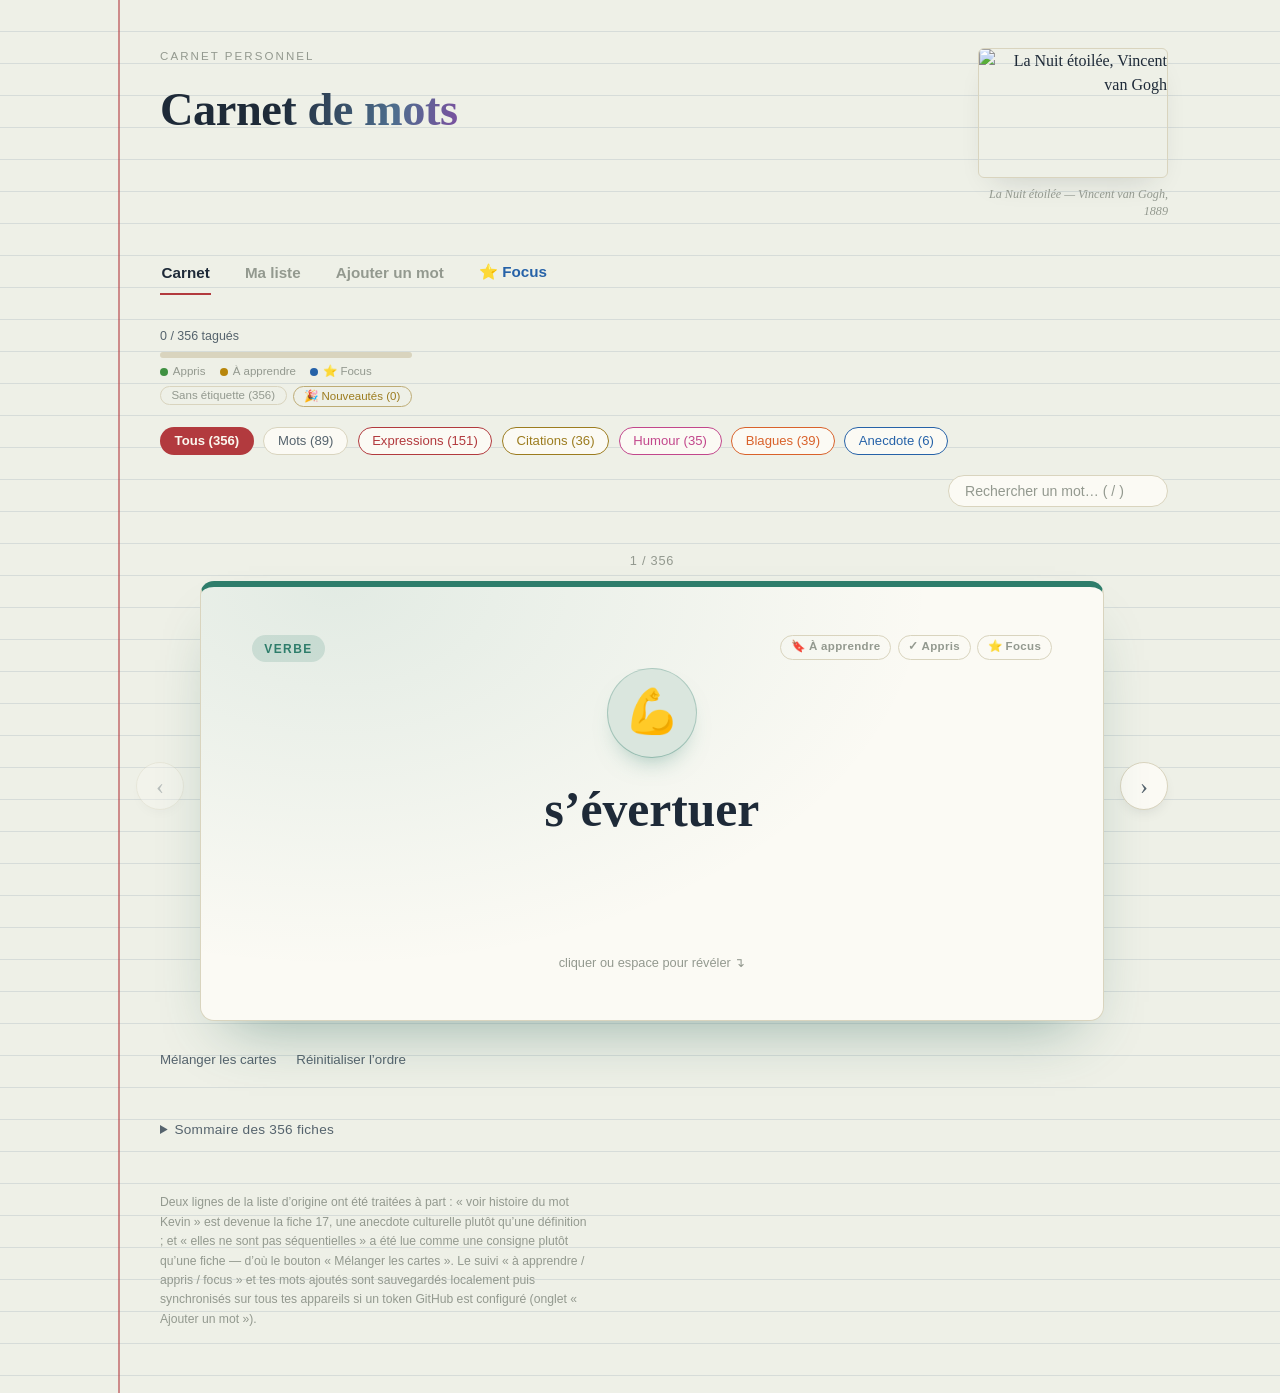
==== commit 0e7364ee: "Add 15 new entries and a Nouveautés filter, plus a reminder about Sans étiquette 11 words (subsidiai" ====
--- a/carnet-de-mots.html
+++ b/carnet-de-mots.html
@@ -136,6 +136,7 @@
   .progress-legend .dot.done { background: var(--tag-done); }
   .progress-legend .dot.todo { background: var(--tag-todo); }
   .progress-legend .dot.focus { background: var(--focus); }
+  .quick-filters { display: flex; flex-wrap: wrap; gap: 0.4rem; }
   .untagged-btn {
     align-self: flex-start; background: none; border: 1px solid var(--card-border); border-radius: 999px;
     padding: 0.15rem 0.65rem; font-size: 0.72rem; color: var(--ink-faint); cursor: pointer;
@@ -143,6 +144,8 @@
     font-family: -apple-system, 'Segoe UI', Roboto, Helvetica, Arial, sans-serif;
   }
   .untagged-btn:hover { color: var(--ink); border-color: var(--ink-faint); }
+  .nouveautes-btn { color: var(--cat-citation); border-color: color-mix(in srgb, var(--cat-citation) 45%, var(--card-border)); }
+  .nouveautes-btn:hover { color: var(--cat-citation); border-color: var(--cat-citation); }
 
   .filters { display: flex; gap: 0.6rem; flex-wrap: wrap; }
   .filter-btn {
@@ -552,7 +555,10 @@
         <span><i class="dot todo"></i>&Agrave; apprendre</span>
         <span><i class="dot focus"></i>&#11088; Focus</span>
       </div>
-      <button type="button" class="untagged-btn" id="untagged-btn">Sans &eacute;tiquette (<span id="untagged-count">0</span>)</button>
+      <div class="quick-filters">
+        <button type="button" class="untagged-btn" id="untagged-btn">Sans &eacute;tiquette (<span id="untagged-count">0</span>)</button>
+        <button type="button" class="untagged-btn nouveautes-btn" id="nouveautes-btn">&#127881; Nouveaut&eacute;s (<span id="nouveautes-count">0</span>)</button>
+      </div>
     </div>
     <div class="filters" id="filters"></div>
     <div class="search-wrap">
@@ -741,7 +747,7 @@
 
 </div>
 
-<script src="words-data.js?v=7"></script>
+<script src="words-data.js?v=8"></script>
 <script>
 (function () {
   "use strict";
@@ -1106,6 +1112,20 @@
     return ENTRIES.filter(function (e) { return !getTag(e.id) && !isFocus(e.id); }).length;
   }
 
+  // "Nouveautés" : toute fiche portant un champ `date` (ajouté à partir de
+  // cette fonctionnalité) vieux de moins de NOUVEAUTES_WINDOW_DAYS jours.
+  // Les fiches plus anciennes n'ont pas ce champ et ne sont donc jamais "nouvelles".
+  var NOUVEAUTES_WINDOW_DAYS = 30;
+  function todayIso() { return new Date().toISOString().slice(0, 10); }
+  function isNouveaute(entry) {
+    if (!entry.date) return false;
+    var ageMs = Date.now() - new Date(entry.date + "T00:00:00").getTime();
+    return ageMs >= 0 && ageMs < NOUVEAUTES_WINDOW_DAYS * 86400000;
+  }
+  function countNouveautes() {
+    return ENTRIES.filter(isNouveaute).length;
+  }
+
   // Une seule fois par appareil : les tags/focus déjà présents localement sont
   // fusionnés avec la version distante plutôt qu'écrasés par elle (même
   // raisonnement que pour les mots juste au-dessus).
@@ -1142,7 +1162,7 @@
   // "Focus" avec en plus une confinement optionnel à une sous-catégorie de blague.
   var activeTagFilter = null;
   var focusSubTypeFilter = null;
-  var TAG_FILTER_LABELS = { a_apprendre: "À apprendre", appris: "Appris", focus: "Focus", untagged: "Sans étiquette" };
+  var TAG_FILTER_LABELS = { a_apprendre: "À apprendre", appris: "Appris", focus: "Focus", untagged: "Sans étiquette", nouveautes: "Nouveautés" };
 
   function matchesFilter(entry) {
     if (activeTagFilter === "focus") {
@@ -1151,6 +1171,7 @@
       return true;
     }
     if (activeTagFilter === "untagged") return !getTag(entry.id) && !isFocus(entry.id);
+    if (activeTagFilter === "nouveautes") return isNouveaute(entry);
     if (activeTagFilter) return getTag(entry.id) === activeTagFilter;
     var groupOk = activeGroup === "tous" || entry.group === activeGroup;
     if (!groupOk) return false;
@@ -1284,6 +1305,8 @@
     progressFillFocus.style.width = (total ? (focus / total * 100) : 0) + "%";
     var untaggedCountEl = document.getElementById("untagged-count");
     if (untaggedCountEl) untaggedCountEl.textContent = countUntagged();
+    var nouveautesCountEl = document.getElementById("nouveautes-count");
+    if (nouveautesCountEl) nouveautesCountEl.textContent = countNouveautes();
     var totalCountEl = document.getElementById("total-count");
     var sommaireCountEl = document.getElementById("sommaire-count");
     if (totalCountEl) totalCountEl.textContent = total;
@@ -1491,6 +1514,15 @@
     render();
     flashcardEl.scrollIntoView({ behavior: "smooth", block: "center" });
   });
+  document.getElementById("nouveautes-btn").addEventListener("click", function () {
+    activeTagFilter = "nouveautes";
+    focusSubTypeFilter = null;
+    query = ""; searchInput.value = "";
+    updateTagFilterBanner();
+    pos = 0;
+    render();
+    flashcardEl.scrollIntoView({ behavior: "smooth", block: "center" });
+  });
   document.getElementById("shuffle-btn").addEventListener("click", shuffle);
   document.getElementById("reset-btn").addEventListener("click", resetOrder);
 
@@ -1586,7 +1618,7 @@
     if (editingId) {
       enqueueWordOp({ type: "edit", id: editingId, patch: fields });
     } else {
-      var entry = Object.assign({ id: "c" + Date.now().toString(36) + Math.random().toString(36).slice(2, 6) }, fields);
+      var entry = Object.assign({ id: "c" + Date.now().toString(36) + Math.random().toString(36).slice(2, 6), date: todayIso() }, fields);
       enqueueWordOp({ type: "add", entry: entry });
     }
     resetToAddMode();
@@ -1605,7 +1637,7 @@
         entry: {
           id: "c" + Date.now().toString(36) + i + Math.random().toString(36).slice(2, 5),
           mot: escapeHtml(line), type: type, group: GROUP_OF[type] || "mots",
-          emoji: "📝", def: "", ex: "", syn: ""
+          emoji: "📝", def: "", ex: "", syn: "", date: todayIso()
         }
       };
     });
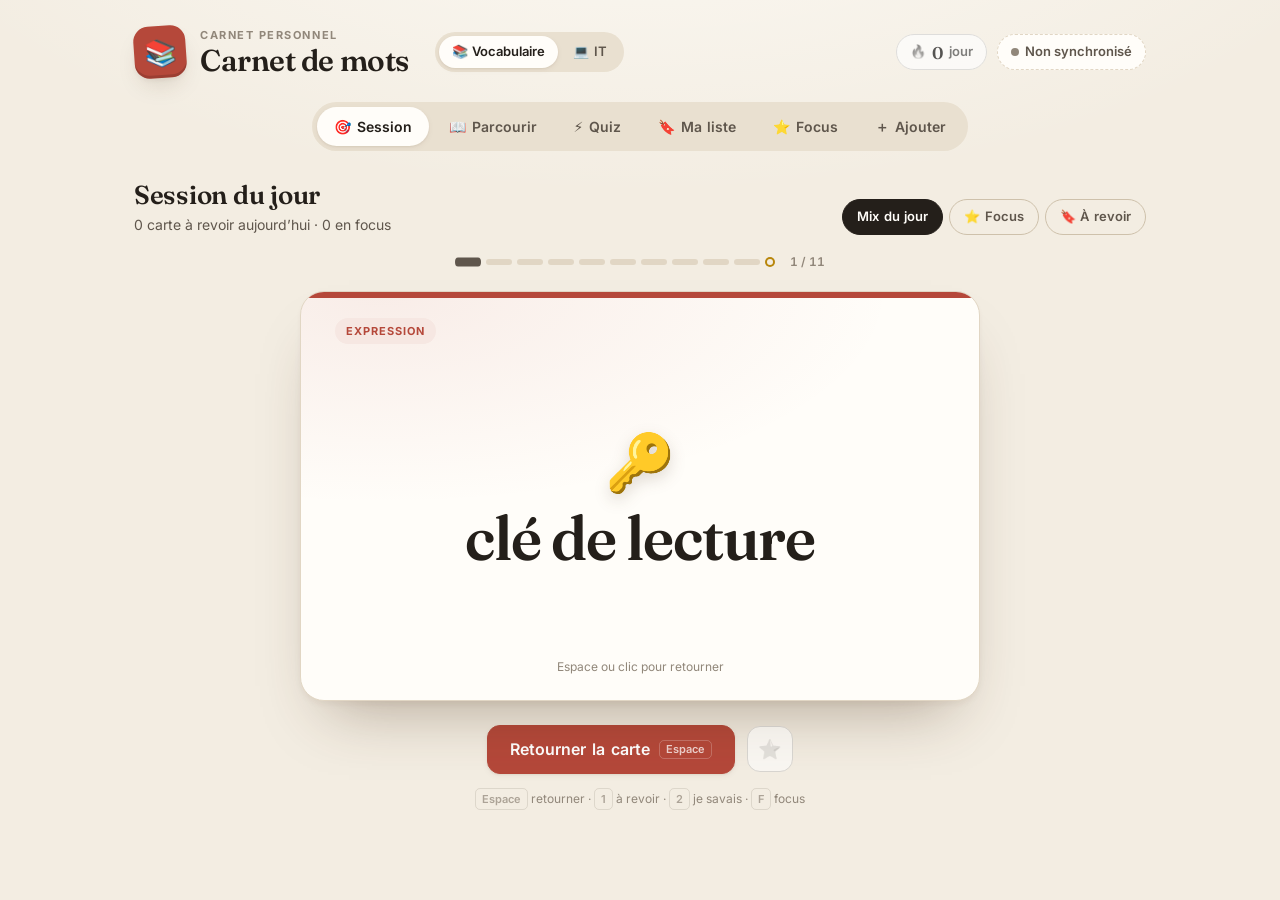
==== commit 7f5fd7f3: "Redesign both notebooks around a daily session; add 37 vocab + 6 IT cards The site was a flat browse" ====
--- a/carnet-de-mots.html
+++ b/carnet-de-mots.html
@@ -1,1818 +1,60 @@
-<!doctype html>
+<!DOCTYPE html>
 <html lang="fr">
 <head>
-<meta charset="UTF-8" />
-<meta name="viewport" content="width=device-width, initial-scale=1" />
+<meta charset="UTF-8">
+<meta name="viewport" content="width=device-width, initial-scale=1">
 <title>Carnet de mots</title>
-<style>
-  :root {
-    --paper: #EEF0E7;
-    --paper-line: rgba(70,100,130,0.14);
-    --ink: #1E2A38;
-    --ink-soft: #55636D;
-    --ink-faint: #93998F;
-    --card-bg: #FBFAF4;
-    --card-border: #D9D4BE;
-    --card-shadow: rgba(30,40,50,0.20);
-    --rule-blue: #4E6E8E;
-    --accent: #B23A3E;
-    --accent-strong: #B23A3E;
-    --accent-ink: #FBF7EE;
-    --focus: #2662A8;
-    --cat-verbe: #2E7D6B;
-    --cat-adjectif: #7B4FA0;
-    --cat-nom: #C97A2B;
-    --cat-adverbe: #1E7A8C;
-    --cat-citation: #9C7C1F;
-    --cat-humour: #C2478C;
-    --cat-blague: #D9622B;
-    --tag-todo: #B8860B;
-    --tag-done: #3F9142;
-  }
-
-  * { box-sizing: border-box; }
-  html, body { margin: 0; padding: 0; }
-  body {
-    background:
-      repeating-linear-gradient(
-        to bottom,
-        transparent 0, transparent 31px,
-        var(--paper-line) 31px, var(--paper-line) 32px
-      ),
-      var(--paper);
-    color: var(--ink);
-    font-family: Georgia, 'Iowan Old Style', 'Palatino Linotype', 'Book Antiqua', serif;
-    line-height: 1.5;
-    min-height: 100vh;
-  }
-  ::selection { background: var(--accent); color: var(--accent-ink); }
-  a { color: inherit; }
-  button { font-family: inherit; }
-  :focus-visible { outline: 2px solid var(--focus); outline-offset: 2px; border-radius: 2px; }
-
-  .page {
-    max-width: 1120px;
-    margin: 0 auto;
-    padding: 3rem 2rem 4rem;
-    position: relative;
-  }
-  .page::before {
-    content: "";
-    position: absolute;
-    top: 0; bottom: 0;
-    left: 2.4rem;
-    width: 2px;
-    background: var(--accent);
-    opacity: 0.55;
-  }
-  @media (max-width: 640px) {
-    .page::before { left: 0.9rem; }
-    .page { padding: 2.5rem 1.1rem 3rem; }
-  }
-
-  .masthead {
-    margin-left: 3rem; margin-bottom: 2.25rem;
-    display: flex; align-items: flex-start; justify-content: space-between; gap: 2rem; flex-wrap: wrap;
-  }
-  @media (max-width: 640px) { .masthead { margin-left: 1.5rem; } }
-  .masthead-text { min-width: 0; }
-  .eyebrow {
-    font-family: -apple-system, 'Segoe UI', Roboto, Helvetica, Arial, sans-serif;
-    font-size: 0.72rem;
-    letter-spacing: 0.18em;
-    text-transform: uppercase;
-    color: var(--ink-faint);
-    margin: 0 0 0.6rem;
-  }
-  h1 {
-    font-size: clamp(2rem, 5vw, 2.9rem);
-    font-weight: 600;
-    margin: 0;
-    text-wrap: balance;
-    letter-spacing: -0.01em;
-    background: linear-gradient(100deg, var(--ink) 40%, var(--rule-blue) 78%, var(--cat-adjectif) 100%);
-    -webkit-background-clip: text; background-clip: text; color: transparent;
-  }
-
-  .masthead-art { flex: none; width: 190px; margin: 0; text-align: right; }
-  .masthead-art img {
-    display: block; width: 100%; height: 130px; object-fit: cover; border-radius: 6px;
-    border: 1px solid var(--card-border); box-shadow: 0 14px 30px -16px var(--card-shadow);
-  }
-  .masthead-art figcaption {
-    margin-top: 0.5rem; font-style: italic; font-size: 0.76rem; color: var(--ink-faint); line-height: 1.4;
-  }
-  @media (max-width: 640px) { .masthead-art { display: none; } }
-
-  .toolbar {
-    margin-left: 3rem;
-    margin-bottom: 1.9rem;
-    display: flex;
-    flex-wrap: wrap;
-    align-items: center;
-    gap: 1.25rem 1.75rem;
-    font-family: -apple-system, 'Segoe UI', Roboto, Helvetica, Arial, sans-serif;
-  }
-  @media (max-width: 640px) { .toolbar { margin-left: 1.5rem; } }
-
-  .progress-block { display: flex; flex-direction: column; gap: 0.35rem; min-width: 170px; }
-  .progress-label {
-    font-size: 0.78rem; color: var(--ink-soft);
-    font-variant-numeric: tabular-nums;
-  }
-  .progress-track {
-    height: 6px; background: var(--card-border); border-radius: 3px; overflow: hidden;
-    display: flex;
-  }
-  .progress-fill { height: 100%; width: 0%; transition: width 0.4s ease; }
-  .progress-fill.done { background: var(--tag-done); }
-  .progress-fill.todo { background: var(--tag-todo); }
-  .progress-fill.focus { background: var(--focus); }
-  .progress-legend {
-    display: flex; gap: 0.9rem; font-size: 0.72rem; color: var(--ink-faint);
-  }
-  .progress-legend span { display: inline-flex; align-items: center; gap: 0.3rem; }
-  .progress-legend .dot { width: 0.5rem; height: 0.5rem; border-radius: 50%; display: inline-block; }
-  .progress-legend .dot.done { background: var(--tag-done); }
-  .progress-legend .dot.todo { background: var(--tag-todo); }
-  .progress-legend .dot.focus { background: var(--focus); }
-  .quick-filters { display: flex; flex-wrap: wrap; gap: 0.4rem; }
-  .untagged-btn {
-    align-self: flex-start; background: none; border: 1px solid var(--card-border); border-radius: 999px;
-    padding: 0.15rem 0.65rem; font-size: 0.72rem; color: var(--ink-faint); cursor: pointer;
-    font-variant-numeric: tabular-nums; transition: all 0.15s ease;
-    font-family: -apple-system, 'Segoe UI', Roboto, Helvetica, Arial, sans-serif;
-  }
-  .untagged-btn:hover { color: var(--ink); border-color: var(--ink-faint); }
-  .nouveautes-btn { color: var(--cat-citation); border-color: color-mix(in srgb, var(--cat-citation) 45%, var(--card-border)); }
-  .nouveautes-btn:hover { color: var(--cat-citation); border-color: var(--cat-citation); }
-
-  .filters { display: flex; gap: 0.6rem; flex-wrap: wrap; }
-  .filter-btn {
-    background: var(--card-bg); border: 1px solid var(--fb-color, var(--card-border)); border-radius: 999px;
-    color: var(--fb-color, var(--ink-soft)); font-size: 0.82rem; padding: 0.35rem 0.85rem;
-    cursor: pointer; font-variant-numeric: tabular-nums; transition: all 0.15s ease;
-  }
-  .filter-btn:hover { color: var(--ink); border-color: var(--fb-color, var(--ink-faint)); }
-  .filter-btn.active { color: var(--accent-ink); border-color: transparent; font-weight: 600; background: var(--fb-color, var(--accent-strong)); }
-
-  .subfilters {
-    display: flex; gap: 0.5rem; flex-wrap: wrap; margin: -0.6rem 0 1.4rem 1.5rem;
-  }
-  @media (max-width: 640px) { .subfilters { margin-left: 0; } }
-  .subfilter-btn {
-    background: none; border: 1px solid color-mix(in srgb, var(--cat-blague) 35%, var(--card-border));
-    border-radius: 999px;
-    color: color-mix(in srgb, var(--cat-blague) 65%, var(--ink-faint)); font-size: 0.76rem; padding: 0.25rem 0.7rem;
-    cursor: pointer; transition: all 0.15s ease;
-    font-family: -apple-system, 'Segoe UI', Roboto, Helvetica, Arial, sans-serif;
-  }
-  .subfilter-btn:hover { color: var(--ink); border-color: var(--cat-blague); }
-  .subfilter-btn.active { color: var(--cat-blague); border-color: var(--cat-blague); font-weight: 600; background: color-mix(in srgb, var(--cat-blague) 12%, transparent); }
-
-  .search-wrap { margin-left: auto; }
-  @media (max-width: 640px) { .search-wrap { margin-left: 0; width: 100%; } }
-  .search-input {
-    background: var(--card-bg); border: 1px solid var(--card-border); border-radius: 999px;
-    color: var(--ink); font-size: 0.88rem; padding: 0.45rem 1rem; width: 220px;
-    font-family: inherit;
-  }
-  @media (max-width: 640px) { .search-input { width: 100%; } }
-  .search-input::placeholder { color: var(--ink-faint); }
-  .search-input:focus { border-color: var(--focus); }
-
-  .tag-filter-banner {
-    margin: 0 0 1.1rem 1.5rem; display: flex; align-items: center; gap: 1rem; flex-wrap: wrap;
-    background: color-mix(in srgb, var(--focus) 10%, var(--card-bg)); border: 1px solid var(--focus);
-    border-radius: 999px; padding: 0.5rem 1rem; font-family: -apple-system, 'Segoe UI', Roboto, Helvetica, Arial, sans-serif;
-    font-size: 0.85rem; color: var(--focus); width: fit-content;
-  }
-  .tag-filter-banner[hidden] { display: none; }
-  @media (max-width: 640px) { .tag-filter-banner { margin-left: 0; } }
-  .tag-filter-banner button {
-    background: none; border: none; color: var(--focus); cursor: pointer; font-size: 0.8rem;
-    text-decoration: underline; padding: 0;
-  }
-
-  .stage {
-    display: flex; align-items: center; gap: 1rem; margin-left: 1.5rem;
-  }
-  @media (max-width: 640px) { .stage { margin-left: 0; gap: 0.35rem; } }
-
-  .nav-btn {
-    background: var(--card-bg); border: 1px solid var(--card-border); color: var(--ink-soft);
-    width: 3rem; height: 3rem; border-radius: 50%; font-size: 1.5rem; line-height: 1;
-    cursor: pointer; flex: none; display: flex; align-items: center; justify-content: center;
-    transition: border-color 0.2s, color 0.2s, transform 0.2s;
-    box-shadow: 0 6px 16px -8px var(--card-shadow);
-  }
-  .nav-btn:hover { color: var(--accent-ink); border-color: var(--accent-strong); background: var(--accent-strong); transform: translateY(-1px); }
-  .nav-btn:disabled { opacity: 0.35; cursor: default; }
-  .nav-btn:disabled:hover { color: var(--ink-soft); border-color: var(--card-border); background: var(--card-bg); transform: none; }
-
-  .card-wrap { flex: 1; min-width: 0; }
-  .counter {
-    text-align: center; font-family: -apple-system, 'Segoe UI', Roboto, Helvetica, Arial, sans-serif;
-    font-size: 0.8rem; color: var(--ink-faint); margin-bottom: 0.7rem;
-    font-variant-numeric: tabular-nums; letter-spacing: 0.06em;
-  }
-
-  .flashcard { perspective: 2200px; cursor: pointer; }
-  .flashcard-inner {
-    display: grid; transition: transform 0.55s cubic-bezier(.2,.8,.2,1);
-    transform-style: preserve-3d;
-    --cat-color: var(--rule-blue);
-  }
-  .flashcard[data-cat="verbe"] .flashcard-inner { --cat-color: var(--cat-verbe); }
-  .flashcard[data-cat="adjectif"] .flashcard-inner { --cat-color: var(--cat-adjectif); }
-  .flashcard[data-cat="nom"] .flashcard-inner { --cat-color: var(--cat-nom); }
-  .flashcard[data-cat="adverbe"] .flashcard-inner { --cat-color: var(--cat-adverbe); }
-  .flashcard[data-cat="expression"] .flashcard-inner { --cat-color: var(--accent-strong); }
-  .flashcard[data-cat="anecdote"] .flashcard-inner { --cat-color: var(--focus); }
-  .flashcard[data-cat="citation"] .flashcard-inner { --cat-color: var(--cat-citation); }
-  .flashcard[data-cat="humour"] .flashcard-inner { --cat-color: var(--cat-humour); }
-  .flashcard[data-cat="blague_courte"] .flashcard-inner,
-  .flashcard[data-cat="blague_longue"] .flashcard-inner,
-  .flashcard[data-cat="blague_beauf"] .flashcard-inner,
-  .flashcard[data-cat="blague_nulle"] .flashcard-inner,
-  .flashcard[data-cat="contrepeterie"] .flashcard-inner,
-  .flashcard[data-cat="tu_preferes"] .flashcard-inner { --cat-color: var(--cat-blague); }
-  .flashcard.is-flipped .flashcard-inner { transform: rotateY(180deg); }
-  @media (prefers-reduced-motion: reduce) {
-    .flashcard-inner { transition: none; }
-  }
-
-  .face {
-    grid-area: 1 / 1;
-    backface-visibility: hidden; -webkit-backface-visibility: hidden;
-    border: 1px solid var(--card-border); border-top: 6px solid var(--cat-color);
-    border-radius: 14px;
-    background:
-      radial-gradient(120% 160% at 15% 0%, color-mix(in srgb, var(--cat-color) 12%, transparent), transparent 55%),
-      var(--card-bg);
-    box-shadow: 0 30px 60px -28px color-mix(in srgb, var(--cat-color) 35%, var(--card-shadow));
-    padding: 3rem 3.2rem;
-    min-height: 440px;
-    display: flex; flex-direction: column;
-  }
-  @media (max-width: 640px) { .face { padding: 2.1rem 1.5rem; min-height: 400px; } }
-  .face.back { transform: rotateY(180deg); }
-
-  .face-top { display: flex; justify-content: space-between; align-items: flex-start; }
-  .tag-type {
-    font-family: -apple-system, 'Segoe UI', Roboto, Helvetica, Arial, sans-serif;
-    font-size: 0.75rem; letter-spacing: 0.12em; text-transform: uppercase; font-weight: 600;
-    color: var(--cat-color); background: color-mix(in srgb, var(--cat-color) 16%, transparent);
-    padding: 0.3rem 0.75rem; border-radius: 999px;
-  }
-  .tag-buttons { display: flex; gap: 0.4rem; }
-  .tag-btn {
-    background: none; border: 1px solid var(--card-border); cursor: pointer;
-    font-size: 0.72rem; font-weight: 600; letter-spacing: 0.03em; color: var(--ink-faint);
-    line-height: 1; padding: 0.35rem 0.6rem; border-radius: 999px; display: inline-flex;
-    align-items: center; gap: 0.3rem;
-    font-family: -apple-system, 'Segoe UI', Roboto, Helvetica, Arial, sans-serif;
-    transition: all 0.15s ease;
-  }
-  .tag-btn:hover { border-color: var(--ink-faint); color: var(--ink); }
-  .tag-btn.todo.on { background: color-mix(in srgb, var(--tag-todo) 16%, transparent); border-color: var(--tag-todo); color: var(--tag-todo); }
-  .tag-btn.done.on { background: color-mix(in srgb, var(--tag-done) 16%, transparent); border-color: var(--tag-done); color: var(--tag-done); }
-  .tag-btn.focus.on { background: color-mix(in srgb, var(--focus) 16%, transparent); border-color: var(--focus); color: var(--focus); }
-
-  .emoji-badge {
-    width: 5.5rem; height: 5.5rem; border-radius: 50%;
-    display: flex; align-items: center; justify-content: center;
-    font-size: 2.7rem; margin: 0.4rem auto 1rem;
-    background: color-mix(in srgb, var(--cat-color) 16%, var(--card-bg));
-    box-shadow: 0 0 0 1px color-mix(in srgb, var(--cat-color) 35%, transparent),
-                0 14px 26px -14px color-mix(in srgb, var(--cat-color) 55%, transparent);
-  }
-  @media (max-width: 640px) { .emoji-badge { width: 4.4rem; height: 4.4rem; font-size: 2.1rem; } }
-
-  .word {
-    margin: 0 0 auto; text-align: center;
-    font-size: clamp(2rem, 5.2vw, 3.1rem); font-weight: 600; text-wrap: balance;
-  }
-  .word.is-expr { font-style: italic; font-weight: 500; font-size: clamp(1.6rem, 4.4vw, 2.4rem); }
-  .front-auteur {
-    text-align: center; margin: 0.5rem 0 0; font-family: -apple-system, 'Segoe UI', Roboto, Helvetica, Arial, sans-serif;
-    font-size: 0.95rem; color: var(--cat-color); font-weight: 600;
-  }
-  .hint {
-    text-align: center; margin: 0; font-family: -apple-system, 'Segoe UI', Roboto, Helvetica, Arial, sans-serif;
-    font-size: 0.8rem; color: var(--ink-faint); font-style: normal;
-  }
-
-  .back .back-top { display: flex; align-items: center; gap: 1rem; margin-bottom: 1.4rem; }
-  .back-emoji {
-    width: 3.2rem; height: 3.2rem; border-radius: 50%; flex: none;
-    display: flex; align-items: center; justify-content: center; font-size: 1.6rem;
-    background: color-mix(in srgb, var(--cat-color) 16%, var(--card-bg));
-  }
-  .back-word { font-size: 1.3rem; font-weight: 600; }
-  .back-word.is-expr { font-style: italic; font-weight: 500; }
-
-  .section-label {
-    font-family: -apple-system, 'Segoe UI', Roboto, Helvetica, Arial, sans-serif;
-    font-size: 0.74rem; letter-spacing: 0.14em; text-transform: uppercase;
-    color: var(--cat-color); margin: 0 0 0.35rem; font-weight: 700;
-  }
-  .face.back .section-label:not(:first-of-type) { margin-top: 1.3rem; }
-  .definition, .example { margin: 0; font-size: 1.1rem; line-height: 1.6; }
-  .definition.is-long-form { white-space: pre-line; font-size: 1rem; line-height: 1.65; text-align: left; }
-  .example { font-style: italic; color: var(--ink-soft); }
-  .example strong { font-style: normal; color: var(--ink); font-weight: 700; background: color-mix(in srgb, var(--cat-color) 18%, transparent); padding: 0.05em 0.3em; border-radius: 4px; }
-  .synonyms { margin: 0; font-size: 1.02rem; color: var(--ink-soft); font-style: italic; }
-  .auteur { margin: 0; font-size: 1.02rem; color: var(--ink); font-weight: 600; }
-
-  .controls-row {
-    margin: 1.75rem 0 0 3rem; display: flex; gap: 1.25rem; align-items: center;
-    font-family: -apple-system, 'Segoe UI', Roboto, Helvetica, Arial, sans-serif;
-    font-size: 0.85rem;
-  }
-  @media (max-width: 640px) { .controls-row { margin-left: 1.5rem; } }
-  .text-btn {
-    background: none; border: none; color: var(--ink-soft); cursor: pointer;
-    padding: 0.2rem 0; border-bottom: 1px solid transparent;
-  }
-  .text-btn:hover { color: var(--accent-strong); border-bottom-color: var(--accent-strong); }
-
-  .empty-state {
-    text-align: center; color: var(--ink-faint); padding: 3rem 1rem; font-style: italic;
-  }
-
-  details.sommaire {
-    margin: 2.75rem 0 0 3rem;
-    font-family: -apple-system, 'Segoe UI', Roboto, Helvetica, Arial, sans-serif;
-  }
-  @media (max-width: 640px) { details.sommaire { margin-left: 1.5rem; } }
-  details.sommaire summary {
-    cursor: pointer; font-size: 0.85rem; color: var(--ink-soft);
-    letter-spacing: 0.02em; padding: 0.3rem 0;
-  }
-  details.sommaire summary:hover { color: var(--ink); }
-  .index-grid {
-    display: grid; grid-template-columns: repeat(auto-fill, minmax(170px, 1fr));
-    gap: 0.6rem; margin-top: 0.9rem;
-  }
-  .index-tile {
-    text-align: left; background: var(--card-bg); cursor: pointer;
-    border: 1px solid var(--card-border); border-radius: 8px; padding: 0.55rem 0.7rem;
-    color: var(--ink-soft); font-size: 0.82rem; display: flex; gap: 0.55rem; align-items: center;
-  }
-  .index-tile:hover { border-color: var(--accent-strong); color: var(--ink); }
-  .index-tile .idx-emoji { font-size: 1.05rem; }
-  .index-tile .idx-num { font-variant-numeric: tabular-nums; color: var(--ink-faint); font-size: 0.72rem; }
-  .index-tile.tag-appris .idx-num::after { content: " \2713"; color: var(--tag-done); }
-  .index-tile.tag-a_apprendre .idx-num::after { content: " \1F516"; }
-  .index-tile .idx-word { flex: 1; overflow: hidden; text-overflow: ellipsis; white-space: nowrap; }
-  .index-tile.is-focus { border-color: var(--focus); }
-  .index-tile .idx-focus { font-size: 0.85rem; flex: none; }
-
-  footer.note {
-    margin: 3rem 0 0 3rem; font-family: -apple-system, 'Segoe UI', Roboto, Helvetica, Arial, sans-serif;
-    font-size: 0.76rem; color: var(--ink-faint); max-width: 64ch; line-height: 1.6;
-  }
-  @media (max-width: 640px) { footer.note { margin-left: 1.5rem; } }
-
-  .view-toggle {
-    margin-left: 3rem; margin-bottom: 2rem; display: flex; gap: 0.5rem;
-    font-family: -apple-system, 'Segoe UI', Roboto, Helvetica, Arial, sans-serif;
-  }
-  @media (max-width: 640px) { .view-toggle { margin-left: 1.5rem; } }
-  .view-toggle button, .view-toggle a {
-    background: none; border: none; border-bottom: 2px solid transparent;
-    color: var(--ink-faint); font-size: 0.95rem; font-weight: 600; padding: 0.3rem 0.1rem 0.6rem;
-    cursor: pointer; text-decoration: none; display: inline-block;
-  }
-  .view-toggle > * + * { margin-left: 1.5rem; }
-  .view-toggle button:hover, .view-toggle a:hover { color: var(--ink); }
-  .view-toggle button.active { color: var(--ink); border-bottom-color: var(--accent-strong); }
-  .view-toggle a.nav-focus { color: var(--focus); }
-  .view-toggle a.nav-focus:hover { color: var(--focus); border-bottom-color: var(--focus); }
-
-  .add-view { margin-left: 3rem; max-width: 640px; }
-  @media (max-width: 640px) { .add-view { margin-left: 1.5rem; } }
-  .add-view p.intro { color: var(--ink-soft); font-style: italic; margin: 0 0 1.75rem; max-width: 60ch; }
-
-  .list-view { margin-left: 3rem; }
-  @media (max-width: 640px) { .list-view { margin-left: 1.5rem; } }
-  .list-view p.intro { color: var(--ink-soft); font-style: italic; margin: 0 0 1.5rem; max-width: 60ch; }
-  .list-section { margin-bottom: 2.5rem; }
-  .list-heading {
-    display: flex; align-items: center; gap: 0.6rem;
-    font-family: -apple-system, 'Segoe UI', Roboto, Helvetica, Arial, sans-serif;
-    font-size: 1rem; font-weight: 700; color: var(--ink); margin: 0 0 1rem;
-  }
-  .count-pill {
-    font-size: 0.75rem; font-weight: 600; color: var(--ink-faint); background: var(--card-bg);
-    border: 1px solid var(--card-border); border-radius: 999px; padding: 0.1rem 0.6rem;
-    font-variant-numeric: tabular-nums;
-  }
-  .list-view .index-grid { grid-template-columns: repeat(auto-fill, minmax(220px, 1fr)); }
-  .list-view .index-tile { padding: 0.7rem 0.85rem; }
-  .list-view .idx-actions { display: flex; gap: 0.3rem; flex: none; }
-  .list-view .idx-actions button {
-    background: none; border: 1px solid var(--card-border); border-radius: 999px; cursor: pointer;
-    font-size: 0.68rem; padding: 0.2rem 0.4rem; color: var(--ink-faint);
-  }
-  .list-view .idx-actions button.todo.on { border-color: var(--tag-todo); color: var(--tag-todo); }
-  .list-view .idx-actions button.done.on { border-color: var(--tag-done); color: var(--tag-done); }
-
-  .quick-add {
-    background: var(--card-bg); border: 1px solid var(--card-border); border-radius: 10px;
-    padding: 1.1rem 1.2rem; margin-bottom: 2rem; display: grid; gap: 0.7rem;
-    font-family: -apple-system, 'Segoe UI', Roboto, Helvetica, Arial, sans-serif;
-  }
-  .quick-add label {
-    font-size: 0.76rem; letter-spacing: 0.08em; text-transform: uppercase; color: var(--rule-blue); font-weight: 700;
-  }
-  .quick-add textarea {
-    width: 100%; background: var(--paper); border: 1px solid var(--card-border); border-radius: 8px;
-    padding: 0.6rem 0.75rem; color: var(--ink); font-size: 0.92rem; font-family: inherit; resize: vertical;
-  }
-  .quick-add textarea:focus { border-color: var(--focus); }
-  .quick-add-row { display: flex; gap: 0.75rem; align-items: center; flex-wrap: wrap; }
-  .quick-add-row select {
-    background: var(--paper); border: 1px solid var(--card-border); border-radius: 8px;
-    padding: 0.5rem 0.65rem; color: var(--ink); font-size: 0.88rem; font-family: inherit;
-  }
-  .quick-add .help { font-size: 0.76rem; color: var(--ink-faint); font-style: italic; }
-
-  .form-divider {
-    font-family: -apple-system, 'Segoe UI', Roboto, Helvetica, Arial, sans-serif;
-    font-size: 0.8rem; color: var(--ink-faint); margin: 0 0 1.1rem;
-  }
-  .form-actions { display: flex; align-items: center; gap: 1.2rem; }
-  .add-form {
-    display: grid; gap: 1.1rem; font-family: -apple-system, 'Segoe UI', Roboto, Helvetica, Arial, sans-serif;
-  }
-  .field label {
-    display: block; font-size: 0.76rem; letter-spacing: 0.08em; text-transform: uppercase;
-    color: var(--rule-blue); font-weight: 700; margin-bottom: 0.35rem;
-  }
-  .field .help { display: block; font-size: 0.76rem; color: var(--ink-faint); margin-top: 0.3rem; font-style: italic; }
-  .field input[type="text"], .field select, .field textarea {
-    width: 100%; background: var(--card-bg); border: 1px solid var(--card-border); border-radius: 8px;
-    padding: 0.6rem 0.75rem; color: var(--ink); font-size: 0.95rem; font-family: inherit;
-  }
-  .field textarea { resize: vertical; min-height: 3.2rem; }
-  .field input:focus, .field select:focus, .field textarea:focus { border-color: var(--focus); }
-  .field-row { display: grid; grid-template-columns: 2fr 1fr; gap: 1.1rem; }
-  @media (max-width: 640px) { .field-row { grid-template-columns: 1fr; } }
-
-  .submit-btn {
-    justify-self: start; background: var(--accent-strong); color: var(--accent-ink); border: none;
-    border-radius: 999px; padding: 0.65rem 1.6rem; font-size: 0.92rem; font-weight: 600; cursor: pointer;
-    transition: transform 0.15s ease;
-  }
-  .submit-btn:hover { transform: translateY(-1px); }
-
-  .my-words { margin-top: 2.5rem; }
-  .my-words h2 {
-    font-family: -apple-system, 'Segoe UI', Roboto, Helvetica, Arial, sans-serif;
-    font-size: 0.8rem; letter-spacing: 0.1em; text-transform: uppercase; color: var(--ink-soft);
-    margin: 0 0 0.8rem;
-  }
-  .my-word-row {
-    display: flex; align-items: center; gap: 0.75rem; padding: 0.6rem 0.2rem;
-    border-bottom: 1px solid var(--card-border); font-family: -apple-system, 'Segoe UI', Roboto, Helvetica, Arial, sans-serif;
-  }
-  .my-word-row .mw-emoji { font-size: 1.2rem; }
-  .my-word-row .mw-word { font-weight: 600; flex: 1; }
-  .my-word-row .mw-type { font-size: 0.72rem; color: var(--ink-faint); text-transform: uppercase; letter-spacing: 0.06em; }
-  .my-word-row .mw-delete {
-    background: none; border: none; color: var(--ink-faint); cursor: pointer; font-size: 0.95rem; padding: 0.2rem 0.4rem;
-  }
-  .my-word-row .mw-delete:hover { color: var(--accent-strong); }
-  .no-words { color: var(--ink-faint); font-style: italic; font-size: 0.88rem; }
-
-  .sync-bar {
-    display: flex; align-items: center; gap: 1rem; flex-wrap: wrap; margin-bottom: 1.4rem;
-    font-family: -apple-system, 'Segoe UI', Roboto, Helvetica, Arial, sans-serif; font-size: 0.85rem;
-  }
-  .sync-status { color: var(--ink-soft); }
-  .sync-status.st-synced { color: var(--cat-verbe); }
-  .sync-status.st-error { color: var(--accent-strong); }
-  .sync-status.st-syncing { color: var(--focus); }
-  .sync-link {
-    background: none; border: none; color: var(--ink-faint); cursor: pointer; padding: 0.1rem 0;
-    border-bottom: 1px solid transparent; font-size: 0.83rem;
-  }
-  .sync-link:hover { color: var(--ink); border-bottom-color: var(--ink-faint); }
-  .sync-setup {
-    background: var(--card-bg); border: 1px solid var(--card-border); border-radius: 10px;
-    padding: 1rem 1.1rem; margin-bottom: 1.6rem; display: grid; gap: 0.7rem;
-    font-family: -apple-system, 'Segoe UI', Roboto, Helvetica, Arial, sans-serif;
-  }
-  .sync-setup input[type="password"] {
-    width: 100%; background: var(--paper); border: 1px solid var(--card-border); border-radius: 8px;
-    padding: 0.55rem 0.7rem; color: var(--ink); font-size: 0.88rem; font-family: inherit;
-  }
-  .sync-setup input[type="password"]:focus { border-color: var(--focus); }
-  .sync-setup .sync-actions { display: flex; gap: 0.6rem; }
-  .sync-setup .sync-actions button {
-    border-radius: 999px; padding: 0.4rem 1rem; font-size: 0.82rem; cursor: pointer; border: 1px solid var(--card-border);
-    background: var(--paper); color: var(--ink);
-  }
-  .sync-setup .sync-actions button.primary { background: var(--accent-strong); color: var(--accent-ink); border-color: transparent; }
-  .sync-setup .sync-note { font-size: 0.78rem; color: var(--ink-faint); line-height: 1.55; margin: 0; }
-  .sync-setup .sync-note code { background: var(--paper); padding: 0.05em 0.35em; border-radius: 4px; }
-</style>
+<link rel="icon" href="data:image/svg+xml,<svg xmlns=%22http://www.w3.org/2000/svg%22 viewBox=%220 0 100 100%22><text y=%22.9em%22 font-size=%2290%22>📚</text></svg>">
+<link rel="preconnect" href="https://fonts.googleapis.com">
+<link rel="preconnect" href="https://fonts.gstatic.com" crossorigin>
+<link href="https://fonts.googleapis.com/css2?family=Fraunces:ital,opsz,wght@0,9..144,400..700;1,9..144,400..700&family=Inter:wght@400;500;600;700&display=swap" rel="stylesheet">
+<link rel="stylesheet" href="app.css?v=1">
 </head>
 <body>
-<div class="page">
+<noscript><p class="noscript">Ce carnet a besoin de JavaScript pour fonctionner.</p></noscript>
 
-  <header class="masthead">
-    <div class="masthead-text">
-      <p class="eyebrow">Carnet personnel</p>
-      <h1>Carnet de mots</h1>
-    </div>
-    <figure class="masthead-art" id="masthead-art">
-      <img id="art-img" src="" alt="" />
-      <figcaption id="art-caption"></figcaption>
-    </figure>
-  </header>
-
-  <nav class="view-toggle" id="view-toggle">
-    <button type="button" data-view="carnet" class="active">Carnet</button>
-    <button type="button" data-view="list">Ma liste</button>
-    <button type="button" data-view="add">Ajouter un mot</button>
-    <a href="focus.html" class="nav-focus">&#11088; Focus</a>
-  </nav>
-
-  <section id="view-carnet">
-  <div class="toolbar">
-    <div class="progress-block">
-      <div class="progress-label"><span id="progress-text">0 / 21 tagu&eacute;s</span></div>
-      <div class="progress-track">
-        <div class="progress-fill done" id="progress-fill-done"></div>
-        <div class="progress-fill todo" id="progress-fill-todo"></div>
-        <div class="progress-fill focus" id="progress-fill-focus"></div>
-      </div>
-      <div class="progress-legend">
-        <span><i class="dot done"></i>Appris</span>
-        <span><i class="dot todo"></i>&Agrave; apprendre</span>
-        <span><i class="dot focus"></i>&#11088; Focus</span>
-      </div>
-      <div class="quick-filters">
-        <button type="button" class="untagged-btn" id="untagged-btn">Sans &eacute;tiquette (<span id="untagged-count">0</span>)</button>
-        <button type="button" class="untagged-btn nouveautes-btn" id="nouveautes-btn">&#127881; Nouveaut&eacute;s (<span id="nouveautes-count">0</span>)</button>
-      </div>
-    </div>
-    <div class="filters" id="filters"></div>
-    <div class="search-wrap">
-      <input type="text" class="search-input" id="search" placeholder="Rechercher un mot&hellip; ( / )" />
-    </div>
-  </div>
-
-  <div class="subfilters" id="subfilters" hidden></div>
-
-  <div class="tag-filter-banner" id="tag-filter-banner" hidden>
-    <span class="tag-filter-label"></span>
-    <button type="button" id="tag-filter-exit">&#10005; Revenir &agrave; tous les mots</button>
-  </div>
-
-  <div class="stage">
-    <button class="nav-btn" id="prev-btn" aria-label="Fiche pr&eacute;c&eacute;dente">&lsaquo;</button>
-    <div class="card-wrap">
-      <div class="counter" id="counter">1 / 21</div>
-      <div class="flashcard" id="flashcard" tabindex="0" role="button" aria-pressed="false" aria-label="Carte m&eacute;mo, appuyer sur espace pour retourner">
-        <div class="flashcard-inner" id="flashcard-inner">
-          <div class="face front">
-            <div class="face-top">
-              <span class="tag-type" id="face-type">Adjectif</span>
-              <div class="tag-buttons">
-                <button class="tag-btn todo" id="tag-todo-btn">&#128278; &Agrave; apprendre</button>
-                <button class="tag-btn done" id="tag-done-btn">&#10003; Appris</button>
-                <button class="tag-btn focus" id="tag-focus-btn">&#11088; Focus</button>
-              </div>
-            </div>
-            <div class="emoji-badge" id="face-emoji">&#10024;</div>
-            <p class="word" id="face-word">mot</p>
-            <p class="front-auteur" id="front-auteur"></p>
-            <p class="hint">cliquer ou espace pour r&eacute;v&eacute;ler &#8628;</p>
-          </div>
-          <div class="face back" id="face-back">
-            <div class="back-top">
-              <div class="back-emoji" id="back-emoji">&#10024;</div>
-              <div class="back-word" id="back-word">mot</div>
-            </div>
-            <h3 class="section-label" id="face-def-label">D&eacute;finition</h3>
-            <p class="definition" id="face-def"></p>
-            <h3 class="section-label" id="face-example-label">Exemple</h3>
-            <p class="example" id="face-example"></p>
-            <h3 class="section-label" id="face-synonyms-label">Synonymes</h3>
-            <p class="synonyms" id="face-synonyms"></p>
-            <h3 class="section-label" id="face-auteur-label">Auteur</h3>
-            <p class="auteur" id="face-auteur"></p>
-          </div>
-        </div>
-      </div>
-    </div>
-    <button class="nav-btn" id="next-btn" aria-label="Fiche suivante">&rsaquo;</button>
-  </div>
-
-  <div class="controls-row">
-    <button class="text-btn" id="shuffle-btn">M&eacute;langer les cartes</button>
-    <button class="text-btn" id="reset-btn">R&eacute;initialiser l&rsquo;ordre</button>
-  </div>
-
-  <details class="sommaire">
-    <summary>Sommaire des <span id="sommaire-count">21</span> fiches</summary>
-    <div class="index-grid" id="index-grid"></div>
-  </details>
-
-  <footer class="note" id="footer-note"></footer>
-  </section>
-
-  <section id="view-list" class="list-view" hidden>
-    <p class="intro">Les mots que tu as marqu&eacute;s, pour t&rsquo;y retrouver d&rsquo;un coup d&rsquo;&oelig;il &mdash; clique sur un mot pour naviguer dedans dans le Carnet.</p>
-    <div class="list-section">
-      <h2 class="list-heading">&#128278; &Agrave; apprendre <span id="list-todo-count" class="count-pill"></span></h2>
-      <div class="index-grid" id="list-grid-todo"></div>
-    </div>
-    <div class="list-section">
-      <h2 class="list-heading">&#10003; Appris <span id="list-done-count" class="count-pill"></span></h2>
-      <div class="index-grid" id="list-grid-done"></div>
-    </div>
-  </section>
-
-  <section id="view-add" class="add-view" hidden>
-    <p class="intro">Ajoute un mot ou une expression : il rejoint aussitôt ta liste et compte dans le filtre &laquo;&nbsp;Tous&nbsp;&raquo;.</p>
-
-    <div class="quick-add">
-      <label for="f-bulk">Ajout rapide &mdash; un mot ou une expression par ligne</label>
-      <textarea id="f-bulk" rows="4" placeholder="De fa&ccedil;on incr&eacute;mentale&#10;Retrousser nos manches&#10;Stakhanoviste&#10;Se recroqueviller&#10;Il est au four et au moulin"></textarea>
-      <div class="quick-add-row">
-        <select id="f-bulk-type">
-          <option value="expression">Expression / locution</option>
-          <option value="verbe">Verbe</option>
-          <option value="adjectif">Adjectif</option>
-          <option value="nom">Nom</option>
-          <option value="adverbe">Adverbe</option>
-          <option value="citation">Citation</option>
-          <option value="humour">Humour</option>
-          <optgroup label="Blagues">
-            <option value="blague_courte">Blague courte</option>
-            <option value="blague_longue">Blague longue</option>
-            <option value="blague_beauf">Blague beauf</option>
-            <option value="blague_nulle">Blague nulle</option>
-            <option value="contrepeterie">Contrepèterie</option>
-            <option value="tu_preferes">Tu préfères</option>
-          </optgroup>
-          <option value="anecdote">Anecdote culturelle</option>
-        </select>
-        <button type="button" class="submit-btn" id="bulk-add-btn">Ajouter la liste</button>
-      </div>
-      <span class="help">Chaque ligne devient une fiche avec juste le mot (les puces &laquo;&nbsp;-&nbsp;&raquo;/&laquo;&nbsp;*&nbsp;&raquo; sont ignor&eacute;es). Compl&egrave;te ensuite la d&eacute;finition via &#9999;&#65039; dans &laquo;&nbsp;Mes ajouts&nbsp;&raquo;, ou demande-moi de le faire dans une conversation Claude.</span>
-    </div>
-
-    <div class="sync-bar">
-      <span class="sync-status" id="sync-status">&mdash;</span>
-      <button type="button" class="sync-link" id="sync-refresh-btn">&#128260; Resynchro</button>
-      <button type="button" class="sync-link" id="sync-config-btn">&#9881;&#65039; Config. synchro</button>
-    </div>
-    <div class="sync-setup" id="sync-setup" style="display:none;">
-      <input type="password" id="sync-token-input" autocomplete="off" placeholder="Token GitHub (fine-grained, repo ameliorer-vocabulaire, permission Contents: Read and write)" />
-      <div class="sync-actions">
-        <button type="button" class="primary" id="sync-token-save">Enregistrer</button>
-        <button type="button" id="sync-token-clear">D&eacute;connecter</button>
-      </div>
-      <p class="sync-note">Cr&eacute;e un <em>fine-grained personal access token</em> sur github.com &rarr; Settings &rarr; Developer settings, limit&eacute; au repo <code>ameliorer-vocabulaire</code> (tu peux aussi cocher <code>Tracking-Whales</code> dans le m&ecirc;me token si tu veux un seul token pour les deux), permission <strong>Contents: Read and write</strong> uniquement. Ce site &eacute;tant s&eacute;par&eacute; de <code>positions.html</code>, colle ce token ici une fois par appareil/navigateur m&ecirc;me si c&rsquo;est la m&ecirc;me valeur que celui des snapshots. Il reste stock&eacute; localement, jamais envoy&eacute; ailleurs qu&rsquo;&agrave; l&rsquo;API GitHub.</p>
-    </div>
-
-    <p class="form-divider">Ou d&eacute;taille une fiche compl&egrave;te :</p>
-    <form class="add-form" id="add-form">
-      <div class="field-row">
-        <div class="field">
-          <label for="f-mot">Mot ou expression</label>
-          <input type="text" id="f-mot" required placeholder="ex&nbsp;: pusillanime" />
-        </div>
-        <div class="field">
-          <label for="f-type">Type</label>
-          <select id="f-type">
-            <option value="verbe">Verbe</option>
-            <option value="adjectif">Adjectif</option>
-            <option value="nom">Nom</option>
-            <option value="adverbe">Adverbe</option>
-            <option value="expression">Expression / locution</option>
-            <option value="citation">Citation</option>
-            <option value="humour">Humour</option>
-            <optgroup label="Blagues">
-              <option value="blague_courte">Blague courte</option>
-              <option value="blague_longue">Blague longue</option>
-              <option value="blague_beauf">Blague beauf</option>
-              <option value="blague_nulle">Blague nulle</option>
-              <option value="contrepeterie">Contrepèterie</option>
-              <option value="tu_preferes">Tu préfères</option>
-            </optgroup>
-            <option value="anecdote">Anecdote culturelle</option>
-          </select>
-        </div>
-      </div>
-      <div class="field">
-        <label for="f-emoji">&Eacute;moji</label>
-        <input type="text" id="f-emoji" placeholder="&#128512;" maxlength="8" />
-        <span class="help">Un seul emoji qui illustre le sens. Laisse vide pour &#128221; par d&eacute;faut.</span>
-      </div>
-      <div class="field">
-        <label for="f-def">D&eacute;finition</label>
-        <textarea id="f-def" required placeholder="Description synth&eacute;tique du mot ou de l&rsquo;expression."></textarea>
-      </div>
-      <div class="field">
-        <label for="f-ex">Exemple</label>
-        <textarea id="f-ex" placeholder="Une phrase qui emploie le mot tel quel."></textarea>
-        <span class="help">Le mot sera mis en gras automatiquement s&rsquo;il appara&icirc;t tel quel dans la phrase.</span>
-      </div>
-      <div class="field">
-        <label for="f-syn">Synonymes</label>
-        <input type="text" id="f-syn" placeholder="s&eacute;par&eacute;s par des virgules" />
-      </div>
-      <div class="field">
-        <label for="f-auteur">Auteur <span style="text-transform:none; font-weight:400;">(pour une citation)</span></label>
-        <input type="text" id="f-auteur" placeholder="ex&nbsp;: Victor Hugo" />
-      </div>
-      <div class="form-actions">
-        <button type="submit" class="submit-btn" id="add-submit-btn">Ajouter &agrave; mon carnet</button>
-        <button type="button" class="text-btn" id="edit-cancel-btn" hidden>Annuler la modification</button>
-      </div>
-    </form>
-
-    <div class="my-words">
-      <h2>Mes ajouts</h2>
-      <div id="my-words-list"></div>
-    </div>
-  </section>
-
-</div>
-
-<script src="words-data.js?v=8"></script>
+<!-- Les fiches. Changer le ?v= à chaque modification du fichier, sinon le navigateur garde l’ancienne version. -->
+<script src="words-data.js?v=9"></script>
 <script>
-(function () {
-  "use strict";
-
-  // ---------- Mots ajout&eacute;s (synchro GitHub, cach&eacute;s en local) ----------
-  // Même schéma que "Mes Snapshots" dans positions.html (repo Tracking-Whales) :
-  // localStorage n'est qu'un cache rapide/hors-ligne, le fichier de référence
-  // est words.json committé dans CE dépôt (ameliorer-vocabulaire) via la
-  // Contents API. Site distinct de positions.html, donc token à coller ici
-  // séparément (même valeur possible si le PAT est scoped sur les deux repos).
-  // Chaque ajout/suppression est mis en file puis rejoué par-dessus la version
-  // distante la plus fraîche (compare-and-swap avec retry sur 409), pour que
-  // deux appareils qui modifient au même moment fusionnent au lieu de s'écraser.
-  var GH_OWNER = "sebmgn";
-  var GH_REPO = "ameliorer-vocabulaire";
-  var GH_BRANCH = "main";
-  var GH_WORDS_PATH = "words.json";
-  var GH_PROGRESS_PATH = "progress.json";
-  var GH_TOKEN_KEY = "ghSyncToken";
-  var CUSTOM_KEY = "carnet-de-mots-custom";
-  var WORDS_QUEUE_KEY = "carnetWordsQueue";
-  var WORDS_SHA_KEY = "carnetWordsSha";
-  var WORDS_MIGRATED_KEY = "carnetWordsMigrated";
-  var WORDS_SYNC_MAX_RETRIES = 4;
-  var wordsSyncInFlight = false;
-
-  var customEntries = [];
-  try {
-    customEntries = JSON.parse(localStorage.getItem(CUSTOM_KEY) || "[]");
-  } catch (e) { customEntries = []; }
-  customEntries.forEach(function (e) { e.group = GROUP_OF[e.type] || "mots"; });
-
-  function persistCustom() {
-    localStorage.setItem(CUSTOM_KEY, JSON.stringify(customEntries));
-  }
-  function loadWordsQueue() {
-    try { return JSON.parse(localStorage.getItem(WORDS_QUEUE_KEY) || "[]"); } catch (e) { return []; }
-  }
-  function saveWordsQueue(q) {
-    localStorage.setItem(WORDS_QUEUE_KEY, JSON.stringify(q));
-  }
-  // Une seule fois par appareil : les mots déjà présents localement (avant que
-  // cet appareil n'ait jamais synchronisé) sont fusionnés avec le contenu
-  // distant plutôt qu'écrasés par lui — sinon un deuxième appareil qui a déjà
-  // des mots perso perdrait silencieusement ces mots au premier sync.
-  if (localStorage.getItem(WORDS_MIGRATED_KEY) !== "1") {
-    if (customEntries.length > 0) {
-      var initialWordsQueue = loadWordsQueue();
-      initialWordsQueue.unshift({ type: "merge", entries: customEntries });
-      saveWordsQueue(initialWordsQueue);
-    }
-    localStorage.setItem(WORDS_MIGRATED_KEY, "1");
-  }
-  function getGhToken() {
-    try { return localStorage.getItem(GH_TOKEN_KEY) || ""; } catch (e) { return ""; }
-  }
-  function setGhToken(t) {
-    try { if (t) localStorage.setItem(GH_TOKEN_KEY, t); else localStorage.removeItem(GH_TOKEN_KEY); } catch (e) { /* ignore */ }
-  }
-  function b64EncodeUtf8(str) { return btoa(unescape(encodeURIComponent(str))); }
-  function b64DecodeUtf8(str) { return decodeURIComponent(escape(atob(str))); }
-  function ghHeaders() {
-    var h = { "Accept": "application/vnd.github+json" };
-    var t = getGhToken();
-    if (t) h["Authorization"] = "Bearer " + t;
-    return h;
-  }
-  function ghContentsUrl(path) {
-    return "https://api.github.com/repos/" + GH_OWNER + "/" + GH_REPO + "/contents/" + path;
-  }
-  function ghWordsUrl() { return ghContentsUrl(GH_WORDS_PATH); }
-  function ghProgressUrl() { return ghContentsUrl(GH_PROGRESS_PATH); }
-  function applyWordOpToList(list, op) {
-    if (op.type === "add") return list.concat([op.entry]);
-    if (op.type === "delete") return list.filter(function (e) { return e.id !== op.id; });
-    if (op.type === "edit") return list.map(function (e) { return e.id === op.id ? Object.assign({}, e, op.patch) : e; });
-    if (op.type === "seed") return op.list;
-    if (op.type === "merge") {
-      var existingIds = {};
-      list.forEach(function (e) { existingIds[e.id] = true; });
-      return list.concat(op.entries.filter(function (e) { return !existingIds[e.id]; }));
-    }
-    return list;
-  }
-  async function ghFetchWords() {
-    var res = await fetch(ghWordsUrl() + "?ref=" + GH_BRANCH, { headers: ghHeaders() });
-    if (res.status === 404) return { list: [], sha: null };
-    if (!res.ok) throw new Error("GitHub GET " + res.status);
-    var data = await res.json();
-    var list;
-    try { list = JSON.parse(b64DecodeUtf8((data.content || "").replace(/\n/g, ""))); } catch (e) { list = []; }
-    return { list: Array.isArray(list) ? list : [], sha: data.sha };
-  }
-  async function ghPutWords(list, sha) {
-    var body = {
-      message: "words: sync (" + list.length + ")",
-      content: b64EncodeUtf8(JSON.stringify(list, null, 2)),
-      branch: GH_BRANCH
-    };
-    if (sha) body.sha = sha;
-    var res = await fetch(ghWordsUrl(), {
-      method: "PUT",
-      headers: Object.assign({ "Content-Type": "application/json" }, ghHeaders()),
-      body: JSON.stringify(body)
-    });
-    if (res.status === 409 || res.status === 422) { var conflictErr = new Error("conflict"); conflictErr.conflict = true; throw conflictErr; }
-    if (!res.ok) throw new Error("GitHub PUT " + res.status);
-    var data = await res.json();
-    return data.content.sha;
-  }
-  async function ghFetchProgress() {
-    var res = await fetch(ghProgressUrl() + "?ref=" + GH_BRANCH, { headers: ghHeaders() });
-    if (res.status === 404) return { state: { tags: {}, focus: {} }, sha: null };
-    if (!res.ok) throw new Error("GitHub GET " + res.status);
-    var data = await res.json();
-    var state;
-    try { state = JSON.parse(b64DecodeUtf8((data.content || "").replace(/\n/g, ""))); } catch (e) { state = {}; }
-    if (!state || typeof state !== "object") state = {};
-    if (!state.tags) state.tags = {};
-    if (!state.focus) state.focus = {};
-    return { state: state, sha: data.sha };
-  }
-  async function ghPutProgress(state, sha) {
-    var body = {
-      message: "progress: sync",
-      content: b64EncodeUtf8(JSON.stringify(state, null, 2)),
-      branch: GH_BRANCH
-    };
-    if (sha) body.sha = sha;
-    var res = await fetch(ghProgressUrl(), {
-      method: "PUT",
-      headers: Object.assign({ "Content-Type": "application/json" }, ghHeaders()),
-      body: JSON.stringify(body)
-    });
-    if (res.status === 409 || res.status === 422) { var conflictErr = new Error("conflict"); conflictErr.conflict = true; throw conflictErr; }
-    if (!res.ok) throw new Error("GitHub PUT " + res.status);
-    var data = await res.json();
-    return data.content.sha;
-  }
-  function updateSyncStatus(state) {
-    var el = document.getElementById("sync-status");
-    if (!el) return;
-    var now = new Date().toLocaleTimeString("fr-FR", { hour: "2-digit", minute: "2-digit" });
-    var labels = {
-      "no-token": "🔑 Synchro non configurée — mots et progression locaux à cet appareil seulement",
-      "syncing": "🔄 Synchronisation…",
-      "synced": "✅ Synchronisé à " + now,
-      "error": "⚠️ Erreur de synchro — sauvegardé localement, nouvelle tentative automatique"
-    };
-    el.textContent = labels[state] || "—";
-    el.className = "sync-status st-" + state;
-  }
-  async function syncWordsNow() {
-    if (wordsSyncInFlight) return;
-    if (!getGhToken()) { updateSyncStatus("no-token"); return; }
-    wordsSyncInFlight = true;
-    updateSyncStatus("syncing");
-    try {
-      for (var attempt = 0; attempt < WORDS_SYNC_MAX_RETRIES; attempt++) {
-        var remote = await ghFetchWords();
-        var queue = loadWordsQueue();
-
-        if (!queue.length) {
-          customEntries = remote.list;
-          persistCustom();
-          localStorage.setItem(WORDS_SHA_KEY, remote.sha || "");
-          updateSyncStatus("synced");
-          rebuildEntries(); syncOrderWithEntries(); buildFilters(); renderMyWords(); render();
-          return;
-        }
-        var merged = queue.reduce(applyWordOpToList, remote.list);
-        try {
-          var newSha = await ghPutWords(merged, remote.sha);
-          customEntries = merged;
-          persistCustom();
-          saveWordsQueue([]);
-          localStorage.setItem(WORDS_SHA_KEY, newSha);
-          updateSyncStatus("synced");
-          rebuildEntries(); syncOrderWithEntries(); buildFilters(); renderMyWords(); render();
-          return;
-        } catch (e) {
-          if (e && e.conflict) continue;
-          throw e;
-        }
-      }
-      throw new Error("Trop de conflits de synchro, réessaie plus tard.");
-    } catch (e) {
-      console.error("Words sync error", e);
-      updateSyncStatus("error");
-    } finally {
-      wordsSyncInFlight = false;
-    }
-  }
-  function enqueueWordOps(ops) {
-    ops.forEach(function (op) { customEntries = applyWordOpToList(customEntries, op); });
-    persistCustom();
-    var q = loadWordsQueue();
-    ops.forEach(function (op) { q.push(op); });
-    saveWordsQueue(q);
-    rebuildEntries(); syncOrderWithEntries(); buildFilters(); renderMyWords(); render();
-    syncWordsNow();
-  }
-  function enqueueWordOp(op) { enqueueWordOps([op]); }
-
-  // ---------- Progression (tags à apprendre/appris + focus), même synchro ----------
-  // Même schéma que les mots : localStorage est un cache, progress.json dans ce
-  // dépôt est la référence, une file d'opérations est rejouée par-dessus la
-  // version distante la plus fraîche à chaque synchro.
-  var PROGRESS_QUEUE_KEY = "carnetProgressQueue";
-  var PROGRESS_SHA_KEY = "carnetProgressSha";
-  var PROGRESS_MIGRATED_KEY = "carnetProgressMigrated";
-  var progressSyncInFlight = false;
-
-  function loadProgressQueue() {
-    try { return JSON.parse(localStorage.getItem(PROGRESS_QUEUE_KEY) || "[]"); } catch (e) { return []; }
-  }
-  function saveProgressQueue(q) {
-    localStorage.setItem(PROGRESS_QUEUE_KEY, JSON.stringify(q));
-  }
-  function applyProgressOpToState(state, op) {
-    var tagsState = Object.assign({}, state.tags);
-    var focusState = Object.assign({}, state.focus);
-    if (op.type === "tag") {
-      if (op.value === null) delete tagsState[op.id]; else tagsState[op.id] = op.value;
-    } else if (op.type === "focus") {
-      if (op.value === null) delete focusState[op.id]; else focusState[op.id] = true;
-    } else if (op.type === "merge") {
-      tagsState = Object.assign({}, tagsState, op.tags);
-      focusState = Object.assign({}, focusState, op.focus);
-    }
-    return { tags: tagsState, focus: focusState };
-  }
-  async function syncProgressNow() {
-    if (progressSyncInFlight) return;
-    if (!getGhToken()) return;
-    progressSyncInFlight = true;
-    try {
-      for (var attempt = 0; attempt < WORDS_SYNC_MAX_RETRIES; attempt++) {
-        var remote = await ghFetchProgress();
-        var queue = loadProgressQueue();
-
-        if (!queue.length) {
-          tags = remote.state.tags;
-          focusSet = remote.state.focus;
-          persistTags(); persistFocus();
-          localStorage.setItem(PROGRESS_SHA_KEY, remote.sha || "");
-          updateProgress(); buildIndex();
-          if (currentView === "list") buildListView();
-          updateSyncStatus("synced");
-          return;
-        }
-        var merged = queue.reduce(applyProgressOpToState, remote.state);
-        try {
-          var newSha = await ghPutProgress(merged, remote.sha);
-          tags = merged.tags;
-          focusSet = merged.focus;
-          persistTags(); persistFocus();
-          saveProgressQueue([]);
-          localStorage.setItem(PROGRESS_SHA_KEY, newSha);
-          updateProgress(); buildIndex();
-          if (currentView === "list") buildListView();
-          updateSyncStatus("synced");
-          return;
-        } catch (e) {
-          if (e && e.conflict) continue;
-          throw e;
-        }
-      }
-      throw new Error("Trop de conflits de synchro (progression), réessaie plus tard.");
-    } catch (e) {
-      console.error("Progress sync error", e);
-      updateSyncStatus("error");
-    } finally {
-      progressSyncInFlight = false;
-    }
-  }
-  function enqueueProgressOps(ops) {
-    ops.forEach(function (op) {
-      var applied = applyProgressOpToState({ tags: tags, focus: focusSet }, op);
-      tags = applied.tags;
-      focusSet = applied.focus;
-    });
-    persistTags(); persistFocus();
-    var q = loadProgressQueue();
-    ops.forEach(function (op) { q.push(op); });
-    saveProgressQueue(q);
-    syncProgressNow();
-  }
-  function enqueueProgressOp(op) { enqueueProgressOps([op]); }
-
-  function unescapeHtml(s) {
-    return String(s || "").replace(/&lt;/g, "<").replace(/&gt;/g, ">").replace(/&amp;/g, "&");
-  }
-  function stripStrong(html) {
-    return String(html || "").replace(/<\/?strong>/g, "");
-  }
-
-  var ENTRIES = [];
-  function rebuildEntries() {
-    ENTRIES = BASE_ENTRIES.concat(customEntries);
-  }
-  rebuildEntries();
-
-  function entryById(id) {
-    return ENTRIES.filter(function (e) { return e.id === id; })[0];
-  }
-
-  function escapeHtml(s) {
-    return String(s || "").replace(/&/g, "&amp;").replace(/</g, "&lt;").replace(/>/g, "&gt;");
-  }
-
-  function autoBold(exampleHtml, motHtml) {
-    if (!exampleHtml || !motHtml) return exampleHtml;
-    var idx = exampleHtml.toLowerCase().indexOf(motHtml.toLowerCase());
-    if (idx === -1) return exampleHtml;
-    return exampleHtml.slice(0, idx) + "<strong>" + exampleHtml.slice(idx, idx + motHtml.length) + "</strong>" + exampleHtml.slice(idx + motHtml.length);
-  }
-
-  // Chaque mot peut porter un statut : "a_apprendre" ou "appris" (ou aucun).
-  // L’ancien système (une simple étoile "appris") est migré une fois vers le
-  // nouveau, pour ne pas perdre la progression déjà enregistrée.
-  var TAGS_KEY = "carnet-de-mots-tags";
-  var LEGACY_LEARNED_KEY = "carnet-de-mots-appris";
-  var tags = {};
-  try {
-    tags = JSON.parse(localStorage.getItem(TAGS_KEY) || "{}");
-  } catch (e) { tags = {}; }
-  try {
-    var legacy = JSON.parse(localStorage.getItem(LEGACY_LEARNED_KEY) || "[]");
-    if (legacy.length && localStorage.getItem(TAGS_KEY) === null) {
-      legacy.forEach(function (id) { tags[id] = "appris"; });
-      localStorage.setItem(TAGS_KEY, JSON.stringify(tags));
-    }
-  } catch (e) { /* ignore corrupt storage */ }
-
-  function getTag(id) { return tags[id] || null; }
-  function persistTags() { localStorage.setItem(TAGS_KEY, JSON.stringify(tags)); }
-  function setTag(id, value) {
-    var newValue = tags[id] === value ? null : value;
-    enqueueProgressOp({ type: "tag", id: id, value: newValue });
-  }
-  function countTag(value) {
-    return Object.keys(tags).filter(function (id) { return tags[id] === value; }).length;
-  }
-
-  // "Focus" est indépendant du statut à apprendre/appris : un mot peut être
-  // en focus tout en étant par ailleurs appris ou pas encore marqué.
-  var FOCUS_KEY = "carnet-de-mots-focus";
-  var focusSet = {};
-  try {
-    focusSet = JSON.parse(localStorage.getItem(FOCUS_KEY) || "{}");
-  } catch (e) { focusSet = {}; }
-
-  function isFocus(id) { return !!focusSet[id]; }
-  function persistFocus() { localStorage.setItem(FOCUS_KEY, JSON.stringify(focusSet)); }
-  function toggleFocus(id) {
-    var newValue = focusSet[id] ? null : true;
-    enqueueProgressOp({ type: "focus", id: id, value: newValue });
-  }
-  function countFocus() { return Object.keys(focusSet).length; }
-  function countUntagged() {
-    return ENTRIES.filter(function (e) { return !getTag(e.id) && !isFocus(e.id); }).length;
-  }
-
-  // "Nouveautés" : toute fiche portant un champ `date` (ajouté à partir de
-  // cette fonctionnalité) vieux de moins de NOUVEAUTES_WINDOW_DAYS jours.
-  // Les fiches plus anciennes n'ont pas ce champ et ne sont donc jamais "nouvelles".
-  var NOUVEAUTES_WINDOW_DAYS = 30;
-  function todayIso() { return new Date().toISOString().slice(0, 10); }
-  function isNouveaute(entry) {
-    if (!entry.date) return false;
-    var ageMs = Date.now() - new Date(entry.date + "T00:00:00").getTime();
-    return ageMs >= 0 && ageMs < NOUVEAUTES_WINDOW_DAYS * 86400000;
-  }
-  function countNouveautes() {
-    return ENTRIES.filter(isNouveaute).length;
-  }
-
-  // Une seule fois par appareil : les tags/focus déjà présents localement sont
-  // fusionnés avec la version distante plutôt qu'écrasés par elle (même
-  // raisonnement que pour les mots juste au-dessus).
-  if (localStorage.getItem(PROGRESS_MIGRATED_KEY) !== "1") {
-    if (Object.keys(tags).length > 0 || Object.keys(focusSet).length > 0) {
-      var initialProgressQueue = loadProgressQueue();
-      initialProgressQueue.unshift({ type: "merge", tags: tags, focus: focusSet });
-      saveProgressQueue(initialProgressQueue);
-    }
-    localStorage.setItem(PROGRESS_MIGRATED_KEY, "1");
-  }
-
-  var order = ENTRIES.map(function (e) { return e.id; });
-
-  function syncOrderWithEntries() {
-    var validIds = {};
-    ENTRIES.forEach(function (e) { validIds[e.id] = true; });
-    order = order.filter(function (id) { return validIds[id]; });
-    ENTRIES.forEach(function (e) {
-      if (order.indexOf(e.id) === -1) order.push(e.id);
-    });
-  }
-
-  var activeGroup = "tous";
-  // Sous-filtre à l'intérieur du groupe "blagues" (une des 7 sous-catégories,
-  // ou null pour les voir toutes ensemble).
-  var activeSubType = null;
-  var query = "";
-  var pos = 0;
-  var currentView = "carnet";
-  // Quand on arrive depuis "Ma liste", le Carnet se restreint aux mots
-  // portant ce tag (précédent/suivant ne parcourent alors que ce sous-ensemble),
-  // jusqu’à ce qu’on choisisse un filtre normal ou une recherche. Pareil pour
-  // "Focus" avec en plus une confinement optionnel à une sous-catégorie de blague.
-  var activeTagFilter = null;
-  var focusSubTypeFilter = null;
-  var TAG_FILTER_LABELS = { a_apprendre: "À apprendre", appris: "Appris", focus: "Focus", untagged: "Sans étiquette", nouveautes: "Nouveautés" };
-
-  function matchesFilter(entry) {
-    if (activeTagFilter === "focus") {
-      if (!isFocus(entry.id)) return false;
-      if (focusSubTypeFilter) return entry.type === focusSubTypeFilter;
-      return true;
-    }
-    if (activeTagFilter === "untagged") return !getTag(entry.id) && !isFocus(entry.id);
-    if (activeTagFilter === "nouveautes") return isNouveaute(entry);
-    if (activeTagFilter) return getTag(entry.id) === activeTagFilter;
-    var groupOk = activeGroup === "tous" || entry.group === activeGroup;
-    if (!groupOk) return false;
-    if (activeGroup === "blagues" && activeSubType && entry.type !== activeSubType) return false;
-    if (!query) return true;
-    var q = query.toLowerCase();
-    return entry.mot.toLowerCase().indexOf(q) !== -1 ||
-           entry.def.toLowerCase().indexOf(q) !== -1 ||
-           entry.syn.toLowerCase().indexOf(q) !== -1;
-  }
-
-  function clearTagFilter() {
-    activeTagFilter = null;
-    focusSubTypeFilter = null;
-    updateTagFilterBanner();
-  }
-  function updateTagFilterBanner() {
-    var banner = document.getElementById("tag-filter-banner");
-    if (!banner) return;
-    if (activeTagFilter) {
-      banner.hidden = false;
-      var label = TAG_FILTER_LABELS[activeTagFilter];
-      if (activeTagFilter === "focus" && focusSubTypeFilter) label += " · " + TYPE_LABELS[focusSubTypeFilter];
-      banner.querySelector(".tag-filter-label").textContent = "Tu navigues dans « " + label + " »";
-    } else {
-      banner.hidden = true;
-    }
-  }
-
-  function currentList() {
-    return order.map(entryById).filter(function (e) { return e; }).filter(matchesFilter);
-  }
-
-  var flashcardEl = document.getElementById("flashcard");
-  var counterEl = document.getElementById("counter");
-  var typeEl = document.getElementById("face-type");
-  var emojiEl = document.getElementById("face-emoji");
-  var wordEl = document.getElementById("face-word");
-  var frontAuteurEl = document.getElementById("front-auteur");
-  var backEmojiEl = document.getElementById("back-emoji");
-  var backWordEl = document.getElementById("back-word");
-  var defEl = document.getElementById("face-def");
-  var exEl = document.getElementById("face-example");
-  var synEl = document.getElementById("face-synonyms");
-  var auteurEl = document.getElementById("face-auteur");
-  var tagTodoBtn = document.getElementById("tag-todo-btn");
-  var tagDoneBtn = document.getElementById("tag-done-btn");
-  var tagFocusBtn = document.getElementById("tag-focus-btn");
-  var prevBtn = document.getElementById("prev-btn");
-  var nextBtn = document.getElementById("next-btn");
-  var progressText = document.getElementById("progress-text");
-  var progressFillDone = document.getElementById("progress-fill-done");
-  var progressFillTodo = document.getElementById("progress-fill-todo");
-  var progressFillFocus = document.getElementById("progress-fill-focus");
-  var filtersEl = document.getElementById("filters");
-  var searchInput = document.getElementById("search");
-  var indexGrid = document.getElementById("index-grid");
-  var cardWrap = document.querySelector(".card-wrap");
-
-  // Couleur d'accent par groupe, reprise des mêmes teintes que les cartes.
-  // "tous"/"mots" restent neutres : ils ne correspondent pas à une seule couleur.
-  var GROUP_COLOR_VAR = {
-    expressions: "--accent-strong",
-    citations: "--cat-citation",
-    humour: "--cat-humour",
-    blagues: "--cat-blague",
-    anecdote: "--focus"
-  };
-
-  function buildFilters() {
-    filtersEl.innerHTML = "";
-    ["tous", "mots", "expressions", "citations", "humour", "blagues", "anecdote"].forEach(function (g) {
-      var count = ENTRIES.filter(function (e) { return g === "tous" || e.group === g; }).length;
-      var btn = document.createElement("button");
-      btn.className = "filter-btn" + (g === activeGroup ? " active" : "");
-      btn.textContent = GROUP_LABELS[g] + " (" + count + ")";
-      if (GROUP_COLOR_VAR[g]) btn.style.setProperty("--fb-color", "var(" + GROUP_COLOR_VAR[g] + ")");
-      btn.addEventListener("click", function () {
-        activeGroup = g;
-        activeSubType = null;
-        pos = 0;
-        clearTagFilter();
-        buildFilters();
-        render();
-      });
-      filtersEl.appendChild(btn);
-    });
-    buildSubfilters();
-  }
-
-  function buildSubfilters() {
-    var subfiltersEl = document.getElementById("subfilters");
-    subfiltersEl.innerHTML = "";
-    if (activeGroup !== "blagues") { subfiltersEl.hidden = true; return; }
-    subfiltersEl.hidden = false;
-    var allCount = ENTRIES.filter(function (e) { return e.group === "blagues"; }).length;
-    var allBtn = document.createElement("button");
-    allBtn.className = "subfilter-btn" + (!activeSubType ? " active" : "");
-    allBtn.textContent = "Toutes (" + allCount + ")";
-    allBtn.addEventListener("click", function () {
-      activeSubType = null;
-      pos = 0;
-      buildSubfilters();
-      render();
-    });
-    subfiltersEl.appendChild(allBtn);
-    BLAGUE_TYPES.forEach(function (t) {
-      var count = ENTRIES.filter(function (e) { return e.type === t; }).length;
-      if (!count) return;
-      var btn = document.createElement("button");
-      btn.className = "subfilter-btn" + (activeSubType === t ? " active" : "");
-      btn.textContent = TYPE_LABELS[t] + " (" + count + ")";
-      btn.addEventListener("click", function () {
-        activeSubType = t;
-        pos = 0;
-        buildSubfilters();
-        render();
-      });
-      subfiltersEl.appendChild(btn);
-    });
-  }
-
-  function updateProgress() {
-    var total = ENTRIES.length;
-    var done = countTag("appris");
-    var todo = countTag("a_apprendre");
-    var focus = countFocus();
-    progressText.textContent = (done + todo) + " / " + total + " tagués" + (focus ? " · " + focus + " en focus" : "");
-    progressFillDone.style.width = (total ? (done / total * 100) : 0) + "%";
-    progressFillTodo.style.width = (total ? (todo / total * 100) : 0) + "%";
-    progressFillFocus.style.width = (total ? (focus / total * 100) : 0) + "%";
-    var untaggedCountEl = document.getElementById("untagged-count");
-    if (untaggedCountEl) untaggedCountEl.textContent = countUntagged();
-    var nouveautesCountEl = document.getElementById("nouveautes-count");
-    if (nouveautesCountEl) nouveautesCountEl.textContent = countNouveautes();
-    var totalCountEl = document.getElementById("total-count");
-    var sommaireCountEl = document.getElementById("sommaire-count");
-    if (totalCountEl) totalCountEl.textContent = total;
-    if (sommaireCountEl) sommaireCountEl.textContent = total;
-  }
-
-  function buildIndex() {
-    indexGrid.innerHTML = "";
-    ENTRIES.forEach(function (entry, i) {
-      var tile = document.createElement("button");
-      var tagVal = getTag(entry.id);
-      tile.className = "index-tile" + (tagVal ? " tag-" + tagVal : "") + (isFocus(entry.id) ? " is-focus" : "");
-      tile.innerHTML = '<span class="idx-emoji">' + entry.emoji + '</span>' +
-                        '<span class="idx-num">' + String(i + 1).padStart(2, "0") + '</span>' +
-                        '<span class="idx-word">' + entry.mot + '</span>' +
-                        (isFocus(entry.id) ? '<span class="idx-focus">&#11088;</span>' : '');
-      tile.addEventListener("click", function () {
-        var list = currentList();
-        var idx = list.indexOf(entry);
-        if (idx === -1) {
-          activeGroup = "tous"; query = ""; searchInput.value = "";
-          buildFilters();
-          list = currentList();
-          idx = list.indexOf(entry);
-        }
-        pos = idx;
-        render();
-        flashcardEl.scrollIntoView({ behavior: "smooth", block: "center" });
-      });
-      indexGrid.appendChild(tile);
-    });
-  }
-
-  function render() {
-    var list = currentList();
-    if (list.length === 0) {
-      cardWrap.innerHTML = '<p class="empty-state">Aucune fiche ne correspond à cette recherche.</p>';
-      counterEl.textContent = "0 / " + ENTRIES.length;
-      prevBtn.disabled = true; nextBtn.disabled = true;
-      updateProgress();
-      buildIndex();
-      return;
-    }
-    if (pos >= list.length) pos = list.length - 1;
-    if (pos < 0) pos = 0;
-
-    if (!document.getElementById("flashcard")) {
-      cardWrap.innerHTML =
-        '<div class="counter" id="counter"></div>' +
-        '<div class="flashcard" id="flashcard" tabindex="0" role="button" aria-pressed="false" aria-label="Carte mémo, appuyer sur espace pour retourner">' +
-          '<div class="flashcard-inner" id="flashcard-inner">' +
-            '<div class="face front">' +
-              '<div class="face-top">' +
-                '<span class="tag-type" id="face-type"></span>' +
-                '<div class="tag-buttons">' +
-                  '<button class="tag-btn todo" id="tag-todo-btn">🔖 À apprendre</button>' +
-                  '<button class="tag-btn done" id="tag-done-btn">✓ Appris</button>' +
-                  '<button class="tag-btn focus" id="tag-focus-btn">⭐ Focus</button>' +
-                '</div>' +
-              '</div>' +
-              '<div class="emoji-badge" id="face-emoji"></div>' +
-              '<p class="word" id="face-word"></p>' +
-              '<p class="front-auteur" id="front-auteur"></p>' +
-              '<p class="hint">cliquer ou espace pour révéler &#8628;</p>' +
-            '</div>' +
-            '<div class="face back">' +
-              '<div class="back-top"><div class="back-emoji" id="back-emoji"></div><div class="back-word" id="back-word"></div></div>' +
-              '<h3 class="section-label" id="face-def-label">Définition</h3><p class="definition" id="face-def"></p>' +
-              '<h3 class="section-label" id="face-example-label">Exemple</h3><p class="example" id="face-example"></p>' +
-              '<h3 class="section-label" id="face-synonyms-label">Synonymes</h3><p class="synonyms" id="face-synonyms"></p>' +
-              '<h3 class="section-label" id="face-auteur-label">Auteur</h3><p class="auteur" id="face-auteur"></p>' +
-            '</div>' +
-          '</div>' +
-        '</div>';
-      rebindCardRefs();
-    }
-
-    var entry = list[pos];
-    flashcardEl.classList.remove("is-flipped");
-    flashcardEl.setAttribute("aria-pressed", "false");
-    flashcardEl.setAttribute("data-cat", entry.type);
-    counterEl.textContent = (pos + 1) + " / " + list.length;
-    typeEl.textContent = TYPE_LABELS[entry.type];
-    emojiEl.textContent = entry.emoji;
-    backEmojiEl.textContent = entry.emoji;
-    wordEl.textContent = entry.mot;
-    var isBlague = BLAGUE_TYPES.indexOf(entry.type) !== -1;
-    var isQuoteLike = entry.type === "citation" || entry.type === "humour" || isBlague;
-    wordEl.classList.toggle("is-expr", entry.type === "expression" || isQuoteLike);
-    frontAuteurEl.textContent = entry.auteur ? ("— " + entry.auteur) : "";
-    frontAuteurEl.hidden = !entry.auteur;
-    backWordEl.textContent = entry.mot;
-    backWordEl.classList.toggle("is-expr", entry.type === "expression" || isQuoteLike);
-    document.getElementById("face-def-label").textContent = isBlague ? "Chute" : "Définition";
-    defEl.classList.toggle("is-long-form", entry.type === "blague_longue");
-    defEl.innerHTML = entry.def ? entry.def : "<em>Définition à compléter&hellip;</em>";
-    document.getElementById("face-example-label").hidden = isQuoteLike;
-    exEl.hidden = isQuoteLike;
-    document.getElementById("face-synonyms-label").hidden = isQuoteLike;
-    synEl.hidden = isQuoteLike;
-    exEl.innerHTML = entry.ex ? ("« " + entry.ex + " »") : "<em>Exemple à ajouter&hellip;</em>";
-    synEl.textContent = entry.syn || "—";
-    var auteurLabelEl = document.getElementById("face-auteur-label");
-    auteurLabelEl.hidden = !entry.auteur;
-    auteurEl.hidden = !entry.auteur;
-    auteurEl.textContent = entry.auteur || "";
-    function refreshTagBtns() {
-      var t = getTag(entry.id);
-      tagTodoBtn.classList.toggle("on", t === "a_apprendre");
-      tagDoneBtn.classList.toggle("on", t === "appris");
-      tagFocusBtn.classList.toggle("on", isFocus(entry.id));
-    }
-    refreshTagBtns();
-    tagTodoBtn.onclick = function (ev) {
-      ev.stopPropagation();
-      setTag(entry.id, "a_apprendre");
-      refreshTagBtns();
-      updateProgress();
-      buildIndex();
-    };
-    tagDoneBtn.onclick = function (ev) {
-      ev.stopPropagation();
-      setTag(entry.id, "appris");
-      refreshTagBtns();
-      updateProgress();
-      buildIndex();
-    };
-    tagFocusBtn.onclick = function (ev) {
-      ev.stopPropagation();
-      toggleFocus(entry.id);
-      refreshTagBtns();
-      updateProgress();
-      buildIndex();
-    };
-
-    prevBtn.disabled = pos === 0;
-    nextBtn.disabled = pos === list.length - 1;
-
-    updateProgress();
-    buildIndex();
-  }
-
-  function rebindCardRefs() {
-    flashcardEl = document.getElementById("flashcard");
-    counterEl = document.getElementById("counter");
-    typeEl = document.getElementById("face-type");
-    emojiEl = document.getElementById("face-emoji");
-    wordEl = document.getElementById("face-word");
-    frontAuteurEl = document.getElementById("front-auteur");
-    backEmojiEl = document.getElementById("back-emoji");
-    backWordEl = document.getElementById("back-word");
-    defEl = document.getElementById("face-def");
-    exEl = document.getElementById("face-example");
-    synEl = document.getElementById("face-synonyms");
-    auteurEl = document.getElementById("face-auteur");
-    tagTodoBtn = document.getElementById("tag-todo-btn");
-    tagDoneBtn = document.getElementById("tag-done-btn");
-    tagFocusBtn = document.getElementById("tag-focus-btn");
-    flashcardEl.addEventListener("click", toggleFlip);
-    flashcardEl.addEventListener("keydown", function (e) {
-      if (e.key === " " || e.key === "Enter") { e.preventDefault(); toggleFlip(); }
-    });
-  }
-
-  function toggleFlip() {
-    var isFlipped = flashcardEl.classList.toggle("is-flipped");
-    flashcardEl.setAttribute("aria-pressed", String(isFlipped));
-  }
-
-  function go(delta) {
-    var list = currentList();
-    if (list.length === 0) return;
-    pos = Math.max(0, Math.min(list.length - 1, pos + delta));
-    render();
-  }
-
-  function shuffle() {
-    for (var i = order.length - 1; i > 0; i--) {
-      var j = Math.floor(Math.random() * (i + 1));
-      var tmp = order[i]; order[i] = order[j]; order[j] = tmp;
-    }
-    pos = 0;
-    render();
-  }
-
-  function resetOrder() {
-    order = ENTRIES.map(function (e) { return e.id; });
-    pos = 0;
-    render();
-  }
-
-  prevBtn.addEventListener("click", function () { go(-1); });
-  nextBtn.addEventListener("click", function () { go(1); });
-  document.getElementById("tag-filter-exit").addEventListener("click", function () {
-    clearTagFilter();
-    pos = 0;
-    render();
-  });
-  document.getElementById("untagged-btn").addEventListener("click", function () {
-    activeTagFilter = "untagged";
-    focusSubTypeFilter = null;
-    query = ""; searchInput.value = "";
-    updateTagFilterBanner();
-    pos = 0;
-    render();
-    flashcardEl.scrollIntoView({ behavior: "smooth", block: "center" });
-  });
-  document.getElementById("nouveautes-btn").addEventListener("click", function () {
-    activeTagFilter = "nouveautes";
-    focusSubTypeFilter = null;
-    query = ""; searchInput.value = "";
-    updateTagFilterBanner();
-    pos = 0;
-    render();
-    flashcardEl.scrollIntoView({ behavior: "smooth", block: "center" });
-  });
-  document.getElementById("shuffle-btn").addEventListener("click", shuffle);
-  document.getElementById("reset-btn").addEventListener("click", resetOrder);
-
-  searchInput.addEventListener("input", function () {
-    query = searchInput.value;
-    pos = 0;
-    clearTagFilter();
-    render();
-  });
-
-  document.addEventListener("keydown", function (e) {
-    var tag = document.activeElement.tagName;
-    if (tag === "INPUT" || tag === "TEXTAREA" || tag === "SELECT") {
-      if (e.key === "Escape") { document.activeElement.blur(); }
-      return;
-    }
-    if (currentView !== "carnet") return;
-    if (e.key === "/") { e.preventDefault(); searchInput.focus(); return; }
-    if (e.key === "ArrowRight") { go(1); }
-    else if (e.key === "ArrowLeft") { go(-1); }
-    else if (e.key.toLowerCase() === "m") { shuffle(); }
-  });
-
-  document.getElementById("footer-note").innerHTML =
-    "Deux lignes de la liste d’origine ont été traitées à part : « voir histoire du mot Kevin » est devenue la fiche 17, une anecdote culturelle plutôt qu’une définition ; et « elles ne sont pas séquentielles » a été lue comme une consigne plutôt qu’une fiche &mdash; d’où le bouton « Mélanger les cartes ». Le suivi « à apprendre / appris / focus » et tes mots ajoutés sont sauvegardés localement puis synchronisés sur tous tes appareils si un token GitHub est configuré (onglet « Ajouter un mot »).";
-
-  var viewToggleEl = document.getElementById("view-toggle");
-  var viewCarnetEl = document.getElementById("view-carnet");
-  var viewListEl = document.getElementById("view-list");
-  var viewAddEl = document.getElementById("view-add");
-
-  viewToggleEl.addEventListener("click", function (e) {
-    var btn = e.target.closest("button[data-view]");
-    if (!btn) return;
-    currentView = btn.getAttribute("data-view");
-    Array.prototype.forEach.call(viewToggleEl.querySelectorAll("button"), function (b) {
-      b.classList.toggle("active", b === btn);
-    });
-    viewCarnetEl.hidden = currentView !== "carnet";
-    viewListEl.hidden = currentView !== "list";
-    viewAddEl.hidden = currentView !== "add";
-    if (currentView === "add") renderMyWords();
-    if (currentView === "list") buildListView();
-  });
-
-  var addForm = document.getElementById("add-form");
-  var myWordsList = document.getElementById("my-words-list");
-
-  var editingId = null;
-  var addSubmitBtn = document.getElementById("add-submit-btn");
-  var editCancelBtn = document.getElementById("edit-cancel-btn");
-
-  function resetToAddMode() {
-    editingId = null;
-    addForm.reset();
-    addSubmitBtn.textContent = "Ajouter à mon carnet";
-    editCancelBtn.hidden = true;
-  }
-
-  function startEditing(entry) {
-    editingId = entry.id;
-    document.getElementById("f-mot").value = unescapeHtml(entry.mot);
-    document.getElementById("f-type").value = entry.type;
-    document.getElementById("f-emoji").value = entry.emoji === "📝" ? "" : entry.emoji;
-    document.getElementById("f-def").value = unescapeHtml(entry.def);
-    document.getElementById("f-ex").value = unescapeHtml(stripStrong(entry.ex));
-    document.getElementById("f-syn").value = entry.syn;
-    document.getElementById("f-auteur").value = entry.auteur || "";
-    addSubmitBtn.textContent = "Enregistrer les modifications";
-    editCancelBtn.hidden = false;
-    addForm.scrollIntoView({ behavior: "smooth", block: "start" });
-    document.getElementById("f-mot").focus();
-  }
-
-  editCancelBtn.addEventListener("click", resetToAddMode);
-
-  addForm.addEventListener("submit", function (e) {
-    e.preventDefault();
-    var motRaw = document.getElementById("f-mot").value.trim();
-    var defRaw = document.getElementById("f-def").value.trim();
-    if (!motRaw || !defRaw) return;
-    var type = document.getElementById("f-type").value;
-    var emoji = document.getElementById("f-emoji").value.trim() || "📝";
-    var exRaw = document.getElementById("f-ex").value.trim();
-    var synRaw = document.getElementById("f-syn").value.trim();
-    var auteurRaw = document.getElementById("f-auteur").value.trim();
-
-    var mot = escapeHtml(motRaw);
-    var def = escapeHtml(defRaw);
-    var ex = autoBold(escapeHtml(exRaw), mot);
-    var fields = { mot: mot, type: type, group: GROUP_OF[type] || "mots", emoji: emoji, def: def, ex: ex, syn: synRaw, auteur: escapeHtml(auteurRaw) };
-
-    if (editingId) {
-      enqueueWordOp({ type: "edit", id: editingId, patch: fields });
-    } else {
-      var entry = Object.assign({ id: "c" + Date.now().toString(36) + Math.random().toString(36).slice(2, 6), date: todayIso() }, fields);
-      enqueueWordOp({ type: "add", entry: entry });
-    }
-    resetToAddMode();
-  });
-
-  document.getElementById("bulk-add-btn").addEventListener("click", function () {
-    var bulkInput = document.getElementById("f-bulk");
-    var type = document.getElementById("f-bulk-type").value;
-    var lines = bulkInput.value.split("\n").map(function (line) {
-      return line.replace(/^\s*[-*•]\s*/, "").replace(/^\s*\d+[.)]\s*/, "").trim();
-    }).filter(function (line) { return line.length > 0; });
-    if (!lines.length) return;
-    var ops = lines.map(function (line, i) {
-      return {
-        type: "add",
-        entry: {
-          id: "c" + Date.now().toString(36) + i + Math.random().toString(36).slice(2, 5),
-          mot: escapeHtml(line), type: type, group: GROUP_OF[type] || "mots",
-          emoji: "📝", def: "", ex: "", syn: "", date: todayIso()
-        }
-      };
-    });
-    enqueueWordOps(ops);
-    bulkInput.value = "";
-  });
-
-  function renderMyWords() {
-    myWordsList.innerHTML = "";
-    if (customEntries.length === 0) {
-      myWordsList.innerHTML = '<p class="no-words">Tu n’as pas encore ajouté de mot personnel.</p>';
-      return;
-    }
-    customEntries.forEach(function (entry, i) {
-      var row = document.createElement("div");
-      row.className = "my-word-row";
-      row.innerHTML =
-        '<span class="mw-emoji">' + entry.emoji + '</span>' +
-        '<span class="mw-word">' + entry.mot + (entry.def ? "" : " <em>(à compléter)</em>") + '</span>' +
-        '<span class="mw-type">' + TYPE_LABELS[entry.type] + '</span>';
-      var editBtn = document.createElement("button");
-      editBtn.className = "mw-delete";
-      editBtn.setAttribute("aria-label", "Modifier ce mot");
-      editBtn.innerHTML = "&#9999;&#65039;";
-      editBtn.addEventListener("click", function () { startEditing(entry); });
-      var delBtn = document.createElement("button");
-      delBtn.className = "mw-delete";
-      delBtn.setAttribute("aria-label", "Supprimer ce mot");
-      delBtn.innerHTML = "&#10005;";
-      delBtn.addEventListener("click", function () {
-        if (editingId === entry.id) resetToAddMode();
-        enqueueWordOp({ type: "delete", id: entry.id });
-      });
-      row.appendChild(editBtn);
-      row.appendChild(delBtn);
-      myWordsList.appendChild(row);
-    });
-  }
-
-  var listGridTodoEl = document.getElementById("list-grid-todo");
-  var listGridDoneEl = document.getElementById("list-grid-done");
-  var listTodoCountEl = document.getElementById("list-todo-count");
-  var listDoneCountEl = document.getElementById("list-done-count");
-
-  // Ouvre le Carnet sur ce mot et restreint précédent/suivant aux mots
-  // portant le même tag, jusqu’à ce qu’un filtre normal ou une recherche
-  // soit utilisé (clearTagFilter).
-  function goToEntryInCarnet(entry, tag, subType) {
-    activeTagFilter = tag;
-    focusSubTypeFilter = tag === "focus" ? (subType || null) : null;
-    query = ""; searchInput.value = "";
-    updateTagFilterBanner();
-    var list = currentList();
-    var idx = list.indexOf(entry);
-    pos = idx === -1 ? 0 : idx;
-    currentView = "carnet";
-    viewCarnetEl.hidden = false; viewListEl.hidden = true; viewAddEl.hidden = true;
-    Array.prototype.forEach.call(viewToggleEl.querySelectorAll("button"), function (b) {
-      b.classList.toggle("active", b.getAttribute("data-view") === "carnet");
-    });
-    render();
-    flashcardEl.scrollIntoView({ behavior: "smooth", block: "center" });
-  }
-
-  function buildListSection(tag, gridEl, countEl) {
-    var matching = ENTRIES.filter(function (e) { return getTag(e.id) === tag; });
-    countEl.textContent = matching.length;
-    gridEl.innerHTML = "";
-    if (matching.length === 0) {
-      gridEl.innerHTML = '<p class="no-words">Aucun mot ici pour l’instant &mdash; marque des mots depuis le Carnet.</p>';
-      return;
-    }
-    matching.forEach(function (entry) {
-      var tile = document.createElement("div");
-      tile.className = "index-tile tag-" + tag;
-      tile.setAttribute("tabindex", "0");
-      tile.setAttribute("role", "button");
-      tile.innerHTML =
-        '<span class="idx-emoji">' + entry.emoji + '</span>' +
-        '<span class="idx-word">' + entry.mot + '</span>';
-      var actions = document.createElement("div");
-      actions.className = "idx-actions";
-      var todoBtn = document.createElement("button");
-      todoBtn.className = "todo" + (tag === "a_apprendre" ? " on" : "");
-      todoBtn.innerHTML = "🔖";
-      todoBtn.setAttribute("aria-label", "Marquer à apprendre");
-      todoBtn.addEventListener("click", function (ev) {
-        ev.stopPropagation();
-        setTag(entry.id, "a_apprendre");
-        updateProgress();
-        buildListView();
-      });
-      var doneBtn = document.createElement("button");
-      doneBtn.className = "done" + (tag === "appris" ? " on" : "");
-      doneBtn.innerHTML = "✓";
-      doneBtn.setAttribute("aria-label", "Marquer appris");
-      doneBtn.addEventListener("click", function (ev) {
-        ev.stopPropagation();
-        setTag(entry.id, "appris");
-        updateProgress();
-        buildListView();
-      });
-      actions.appendChild(todoBtn);
-      actions.appendChild(doneBtn);
-      tile.appendChild(actions);
-      tile.addEventListener("click", function () { goToEntryInCarnet(entry, tag); });
-      tile.addEventListener("keydown", function (e) {
-        if (e.key === "Enter" || e.key === " ") { e.preventDefault(); goToEntryInCarnet(entry, tag); }
-      });
-      gridEl.appendChild(tile);
-    });
-  }
-
-  function buildListView() {
-    buildListSection("a_apprendre", listGridTodoEl, listTodoCountEl);
-    buildListSection("appris", listGridDoneEl, listDoneCountEl);
-  }
-
-  var syncSetupEl = document.getElementById("sync-setup");
-  var syncTokenInput = document.getElementById("sync-token-input");
-  document.getElementById("sync-config-btn").addEventListener("click", function () {
-    syncSetupEl.style.display = syncSetupEl.style.display === "none" ? "grid" : "none";
-  });
-  document.getElementById("sync-refresh-btn").addEventListener("click", function () { syncWordsNow(); syncProgressNow(); });
-  document.getElementById("sync-token-save").addEventListener("click", function () {
-    var v = syncTokenInput.value.trim();
-    if (!v) return;
-    setGhToken(v);
-    syncTokenInput.value = "";
-    syncSetupEl.style.display = "none";
-    syncWordsNow();
-    syncProgressNow();
-  });
-  document.getElementById("sync-token-clear").addEventListener("click", function () {
-    setGhToken("");
-    updateSyncStatus("no-token");
-  });
-
-  // Petite touche de culture générale en haut à droite : un tableau connu
-  // (domaine public) tiré au sort à chaque visite. Images hébergées sur
-  // Wikimedia Commons, pas embarquées dans le fichier.
-  var ARTWORKS = [
-    { file: "Mona_Lisa.jpg", title: "La Joconde", artist: "Léonard de Vinci", year: "v. 1503–1519" },
-    { file: "Van_Gogh_-_Starry_Night_-_Google_Art_Project.jpg", title: "La Nuit étoilée", artist: "Vincent van Gogh", year: "1889" },
-    { file: "Edvard_Munch_-_The_Scream_-_Google_Art_Project.jpg", title: "Le Cri", artist: "Edvard Munch", year: "1893" },
-    { file: "Meisje_met_de_parel.jpg", title: "La Jeune Fille à la perle", artist: "Johannes Vermeer", year: "v. 1665" },
-    { file: "Monet_-_Impression,_Sunrise.jpg", title: "Impression, soleil levant", artist: "Claude Monet", year: "1872" },
-    { file: "Great_Wave_off_Kanagawa2.jpg", title: "La Grande Vague de Kanagawa", artist: "Hokusai", year: "v. 1831" }
-  ];
-  var artPick = ARTWORKS[Math.floor(Math.random() * ARTWORKS.length)];
-  var artImgEl = document.getElementById("art-img");
-  var artCaptionEl = document.getElementById("art-caption");
-  artImgEl.src = "https://commons.wikimedia.org/wiki/Special:FilePath/" + encodeURIComponent(artPick.file) + "?width=400";
-  artImgEl.alt = artPick.title + ", " + artPick.artist;
-  artCaptionEl.innerHTML = "<em>" + artPick.title + "</em> — " + artPick.artist + ", " + artPick.year;
-
-  buildFilters();
-  rebindCardRefs();
-  syncOrderWithEntries();
-  render();
-  renderMyWords();
-  updateSyncStatus(getGhToken() ? "syncing" : "no-token");
-  syncWordsNow();
-  syncProgressNow();
-  setInterval(function () { syncWordsNow(); syncProgressNow(); }, 60000);
-
-  // Arrivée depuis focus.html : ouvre directement ce mot, confiné à la liste focus.
-  var bootParams = new URLSearchParams(location.search);
-  var focusGotoRaw = bootParams.get("focus");
-  if (focusGotoRaw) {
-    var focusGotoEntry = entryById(/^\d+$/.test(focusGotoRaw) ? Number(focusGotoRaw) : focusGotoRaw);
-    if (focusGotoEntry) goToEntryInCarnet(focusGotoEntry, "focus", bootParams.get("sub"));
-    history.replaceState(null, "", location.pathname + location.hash);
-  }
-})();
+// Réglages propres à ce carnet ; tout le fonctionnement est dans app.js, l’habillage dans app.css.
+window.DECK = {
+  id: "vocab",
+  title: "Carnet de mots",
+  eyebrow: "Carnet personnel",
+  mark: "📚",
+  decks: [
+    { href: "carnet-de-mots.html", label: "📚 Vocabulaire", current: true },
+    { href: "carnet-it.html", label: "💻 IT" }
+  ],
+  // Ordre des filtres dans « Parcourir ».
+  groups: ["mots", "expressions", "citations", "concepts", "anecdote", "humour", "blagues", "enigmes"],
+  subgroups: { blagues: BLAGUE_TYPES },
+  // Jamais proposés comme cartes « à apprendre » dans la session du jour : une seule, en bonus à la fin.
+  funGroups: ["humour", "blagues", "enigmes"],
+  quizGroups: ["mots", "expressions", "citations", "humour", "concepts"],
+  // Fichiers du dépôt qui gardent les données d’un appareil à l’autre.
+  paths: { words: "words.json", progress: "progress.json", study: "study.json" },
+  // Clés du stockage local — ne pas les renommer : elles contiennent ce qui est déjà enregistré sur chaque appareil.
+  keys: {
+    custom: "carnet-de-mots-custom", wordsQueue: "carnetWordsQueue", wordsMigrated: "carnetWordsMigrated",
+    tags: "carnet-de-mots-tags", legacyLearned: "carnet-de-mots-appris", focus: "carnet-de-mots-focus",
+    progressQueue: "carnetProgressQueue", progressMigrated: "carnetProgressMigrated",
+    study: "carnet-de-mots-study", studyQueue: "carnetStudyQueue", session: "carnet-de-mots-session"
+  },
+  labels: {
+    def: "Définition", ex: "Exemple", syn: "Synonymes",
+    quizDef: "De quoi s’agit-il ?",
+    searchPh: "Chercher un mot, une expression…",
+    addIntro: "Tes propres mots, expressions, citations ou blagues.",
+    bulkHint: "un mot ou une expression par ligne",
+    bulkPh: "procrastiner\navoir le vent en poupe",
+    addMot: "Mot ou expression", addMotPh: "ex : sérendipité",
+    addDefPh: "Ce que ça veut dire…", addExPh: "Une phrase qui l’utilise…",
+    noAdds: "Aucun ajout pour l’instant."
+  },
+  defLabels: { citation: "Le sens", humour: "Le sens", anecdote: "L’anecdote", concept: "L’idée", enigme: "Réponse", blague_longue: "La blague" }
+};
 </script>
+<script src="app.js?v=1"></script>
 </body>
 </html>
--- a/app.css
+++ b/app.css
@@ -0,0 +1,457 @@
+/* Habillage commun aux carnets (carnet-de-mots.html, carnet-it.html). */
+
+:root {
+  --bg: #F3EDE2;
+  --bg-deep: #E9E0D0;
+  --surface: #FFFDF9;
+  --surface-2: #F8F3EA;
+  --ink: #241F1A;
+  --ink-2: #5F564C;
+  --ink-3: #91877A;
+  --line: #E1D6C4;
+  --line-strong: #CEC1AB;
+  --accent: #B5483A;
+  --good: #2E7D5B;
+  --good-bg: #E3F1EA;
+  --again: #BF5A24;
+  --again-bg: #FBE9DD;
+  --wrong: #B23A3E;
+  --wrong-bg: #F9E3E2;
+  --gold: #B8860B;
+  --gold-bg: #FAF0CF;
+  --new: #5A3FC0;
+  --new-bg: #ECE7FB;
+  --cat: var(--accent);
+  --shadow-sm: 0 1px 2px rgba(70, 45, 20, .07), 0 2px 6px rgba(70, 45, 20, .05);
+  --shadow-md: 0 2px 4px rgba(70, 45, 20, .05), 0 12px 26px -10px rgba(70, 45, 20, .22);
+  --shadow-lg: 0 3px 6px rgba(70, 45, 20, .05), 0 34px 60px -28px rgba(70, 45, 20, .38);
+  --serif: "Fraunces", "Iowan Old Style", "Palatino Linotype", Georgia, serif;
+  --sans: "Inter", system-ui, -apple-system, "Segoe UI", Roboto, sans-serif;
+}
+body[data-deck="it"] {
+  --bg: #EDF0ED;
+  --bg-deep: #DFE5E1;
+  --surface: #FDFEFD;
+  --surface-2: #F3F6F4;
+  --line: #D6DDD8;
+  --line-strong: #BFC9C3;
+  --ink-3: #7F8A86;
+  --accent: #1E6F86;
+}
+
+/* Couleur par type de fiche (data-cat) et par groupe de filtre (data-group). */
+[data-cat="verbe"], [data-group="mots"] { --cat: #2E7D6B; }
+[data-cat="adjectif"] { --cat: #7B4FA0; }
+[data-cat="nom"] { --cat: #C97A2B; }
+[data-cat="adverbe"] { --cat: #1E7A8C; }
+[data-cat="expression"], [data-group="expressions"] { --cat: #B5483A; }
+[data-cat="citation"], [data-group="citations"] { --cat: #9C7C1F; }
+[data-cat="concept"], [data-group="concepts"] { --cat: #2662A8; }
+[data-cat="anecdote"], [data-group="anecdote"] { --cat: #8B5E3C; }
+[data-cat="humour"], [data-group="humour"] { --cat: #C2478C; }
+[data-cat^="blague"], [data-cat="contrepeterie"], [data-cat="tu_preferes"], [data-group="blagues"] { --cat: #D9622B; }
+[data-cat="enigme"], [data-group="enigmes"] { --cat: #6C4FD1; }
+[data-cat="devops"], [data-group="devops"] { --cat: #1E7A8C; }
+[data-cat="virtu"], [data-group="virtu"] { --cat: #7B4FA0; }
+[data-cat="securite"], [data-group="securite"] { --cat: #B23A3E; }
+[data-cat="iam"], [data-group="iam"] { --cat: #2662A8; }
+[data-cat="observabilite"], [data-group="observabilite"] { --cat: #2E7D6B; }
+[data-cat="continuite"], [data-group="continuite"] { --cat: #C97A2B; }
+[data-cat="opensource"], [data-group="opensource"] { --cat: #9C7C1F; }
+[data-cat="systemes"], [data-group="systemes"] { --cat: #5C6670; }
+[data-cat="ia"], [data-group="ia"] { --cat: #6C4FD1; }
+[data-cat="itsm"], [data-group="itsm"] { --cat: #B8457E; }
+[data-group="tous"] { --cat: var(--ink); }
+
+*, *::before, *::after { box-sizing: border-box; }
+[hidden] { display: none !important; }
+html { -webkit-text-size-adjust: 100%; }
+body {
+  margin: 0;
+  min-height: 100vh;
+  background: radial-gradient(1100px 520px at 50% -180px, color-mix(in srgb, var(--surface) 85%, transparent), transparent 72%), var(--bg);
+  color: var(--ink);
+  font: 15px/1.5 var(--sans);
+  -webkit-font-smoothing: antialiased;
+}
+button, input, select, textarea { font: inherit; color: inherit; }
+button { cursor: pointer; }
+h1, h2, h3, p, figure { margin: 0; }
+:focus-visible { outline: 2px solid var(--accent); outline-offset: 2px; }
+kbd {
+  font: 600 11px/1 var(--sans);
+  padding: 3px 6px;
+  border-radius: 5px;
+  border: 1px solid color-mix(in srgb, currentColor 30%, transparent);
+  opacity: .72;
+  white-space: nowrap;
+}
+code { font-size: .92em; background: var(--bg-deep); padding: 1px 5px; border-radius: 4px; }
+.noscript { max-width: 520px; margin: 80px auto; padding: 0 24px; text-align: center; color: var(--ink-2); }
+
+.shell { max-width: 1060px; margin: 0 auto; padding: 26px 24px 90px; }
+
+/* ---------- en-tête ---------- */
+.top { position: relative; display: flex; align-items: center; justify-content: space-between; gap: 20px; }
+.brand { display: flex; align-items: center; gap: 14px; min-width: 0; }
+.brand-mark {
+  flex: none;
+  width: 52px; height: 52px;
+  display: grid; place-items: center;
+  font-size: 26px;
+  border-radius: 15px;
+  background: var(--accent);
+  box-shadow: var(--shadow-md), inset 0 -3px 0 rgba(0, 0, 0, .14);
+  transform: rotate(-4deg);
+}
+.eyebrow { font-size: 11px; font-weight: 700; letter-spacing: .14em; text-transform: uppercase; color: var(--ink-3); }
+h1 { font: 600 30px/1.1 var(--serif); letter-spacing: -.015em; }
+.deck-switch { display: flex; gap: 2px; margin-left: 12px; padding: 4px; border-radius: 999px; background: var(--bg-deep); }
+.deck-switch a { padding: 6px 13px; border-radius: 999px; font-size: 13px; font-weight: 600; color: var(--ink-2); text-decoration: none; white-space: nowrap; }
+.deck-switch a:hover { color: var(--ink); }
+.deck-switch a.on { background: var(--surface); color: var(--ink); box-shadow: var(--shadow-sm); }
+.top-right { display: flex; align-items: center; gap: 10px; }
+.streak, .syncchip {
+  display: inline-flex; align-items: center; gap: 6px;
+  height: 36px; padding: 0 13px;
+  border: 1px solid var(--line); border-radius: 999px;
+  background: var(--surface);
+  font-size: 13px; font-weight: 600; color: var(--ink-2);
+  white-space: nowrap;
+}
+.streak strong { font: 600 17px/1 var(--serif); color: var(--ink); }
+.streak:not(.today) { filter: grayscale(1); opacity: .75; }
+.streak.on.today { border-color: color-mix(in srgb, var(--again) 45%, var(--line)); background: var(--again-bg); color: var(--again); }
+.streak.on.today strong { color: var(--again); }
+.streak:hover, .syncchip:hover { border-color: var(--line-strong); }
+.sync-dot { width: 8px; height: 8px; border-radius: 50%; background: var(--ink-3); }
+.syncchip[data-state="ok"] .sync-dot { background: var(--good); }
+.syncchip[data-state="error"] .sync-dot { background: var(--wrong); }
+.syncchip[data-state="busy"] .sync-dot { background: var(--gold); animation: pulse 1s ease-in-out infinite; }
+.syncchip[data-state="off"] { border-style: dashed; }
+.art { position: relative; flex: none; }
+.art img {
+  display: block; width: 46px; height: 58px; object-fit: cover;
+  border: 3px solid #3A2C1E; outline: 1px solid #C9A227; outline-offset: -4px;
+  border-radius: 2px; box-shadow: var(--shadow-md);
+  transform: rotate(2deg); transition: transform .2s;
+}
+.art:hover img { transform: rotate(0) scale(1.06); }
+.art figcaption {
+  position: absolute; right: 0; top: calc(100% + 10px); z-index: 30;
+  width: max-content; max-width: 240px; padding: 8px 12px;
+  background: var(--ink); color: #fff; border-radius: 8px;
+  font-size: 12px; line-height: 1.4; text-align: right;
+  opacity: 0; pointer-events: none; transform: translateY(-4px); transition: opacity .15s, transform .15s;
+}
+.art:hover figcaption { opacity: 1; transform: none; }
+.popover {
+  position: absolute; right: 0; top: calc(100% + 12px); z-index: 40;
+  width: 400px; max-width: calc(100vw - 32px); padding: 18px 20px;
+  background: var(--surface); border: 1px solid var(--line); border-radius: 16px; box-shadow: var(--shadow-lg);
+}
+
+/* ---------- onglets ---------- */
+.tabs { display: flex; gap: 3px; width: fit-content; max-width: 100%; margin: 24px auto 30px; padding: 5px; border-radius: 999px; background: var(--bg-deep); overflow-x: auto; scrollbar-width: none; }
+.tabs::-webkit-scrollbar { display: none; }
+.tab { flex: none; padding: 9px 17px; border: 0; border-radius: 999px; background: none; font-size: 14px; font-weight: 600; color: var(--ink-2); white-space: nowrap; transition: color .12s, background .12s; }
+.tab:hover { color: var(--ink); }
+.tab, .pill, .btn, .chip, .deck-switch a, .link, .streak { word-spacing: .12em; }
+.tab.on { background: var(--surface); color: var(--ink); box-shadow: var(--shadow-sm); }
+
+/* ---------- éléments communs ---------- */
+.view-head { display: flex; align-items: flex-end; justify-content: space-between; gap: 18px; margin-bottom: 18px; flex-wrap: wrap; }
+.view-title { font: 600 26px/1.15 var(--serif); letter-spacing: -.01em; }
+.view-sub { margin-top: 3px; font-size: 14px; color: var(--ink-2); }
+.count { display: inline-block; margin-left: 6px; padding: 2px 9px; border-radius: 999px; background: var(--bg-deep); font: 700 12px/1.5 var(--sans); color: var(--ink-2); vertical-align: middle; letter-spacing: 0; }
+.pills { display: flex; gap: 6px; flex-wrap: wrap; }
+.pill { padding: 7px 14px; border: 1px solid var(--line-strong); border-radius: 999px; background: transparent; font-size: 13px; font-weight: 600; color: var(--ink-2); transition: all .12s; }
+.pill:hover { border-color: var(--ink-3); color: var(--ink); }
+.pill.on { background: var(--ink); border-color: var(--ink); color: var(--surface); }
+
+.btn {
+  display: inline-flex; align-items: center; justify-content: center; gap: 9px;
+  padding: 12px 20px;
+  border: 1px solid var(--line-strong); border-radius: 13px;
+  background: var(--surface); color: var(--ink);
+  font-size: 15px; font-weight: 600; line-height: 1.2;
+  box-shadow: var(--shadow-sm);
+  transition: transform .08s, box-shadow .12s, background .12s, border-color .12s;
+}
+.btn:hover { transform: translateY(-1px); box-shadow: var(--shadow-md); }
+.btn:active { transform: translateY(1px); box-shadow: none; }
+.btn.sm { padding: 8px 13px; font-size: 13px; border-radius: 10px; }
+.btn.primary { background: var(--accent); border-color: var(--accent); color: #fff; }
+.btn.good { background: var(--good); border-color: var(--good); color: #fff; }
+.btn.again { background: var(--again-bg); border-color: color-mix(in srgb, var(--again) 45%, var(--again-bg)); color: var(--again); }
+.btn.tag { box-shadow: none; color: var(--ink-2); }
+.btn.tag.todo.on { background: var(--again-bg); border-color: var(--again); color: var(--again); }
+.btn.tag.done.on { background: var(--good-bg); border-color: var(--good); color: var(--good); }
+.btn.tag.focus.on { background: var(--gold-bg); border-color: var(--gold); color: #7A5900; }
+.iconbtn {
+  width: 46px; height: 46px; flex: none;
+  border: 1px solid var(--line-strong); border-radius: 13px; background: var(--surface);
+  font-size: 19px; line-height: 1; filter: grayscale(1); opacity: .55;
+  transition: all .12s;
+}
+.iconbtn:hover { opacity: .9; }
+.iconbtn.on { filter: none; opacity: 1; background: var(--gold-bg); border-color: var(--gold); }
+.link { padding: 4px 6px; border: 0; background: none; font-size: 13px; font-weight: 600; color: var(--accent); border-radius: 6px; }
+.link:hover { text-decoration: underline; }
+.actions { display: flex; justify-content: center; align-items: center; gap: 12px; flex-wrap: wrap; margin-top: 24px; }
+.keys { display: flex; justify-content: center; align-items: center; gap: 6px 16px; flex-wrap: wrap; margin-top: 16px; font-size: 12px; color: var(--ink-3); }
+.empty { padding: 48px 0; text-align: center; color: var(--ink-3); }
+.empty.left { padding: 6px 0; text-align: left; font-size: 14px; }
+
+/* ---------- avancement ---------- */
+.dots { display: flex; align-items: center; justify-content: center; gap: 5px; margin: 4px 0 20px; }
+.dot { width: 26px; height: 6px; border-radius: 3px; background: var(--line); transition: background .2s, transform .2s; }
+.dot.cur { background: var(--ink-2); transform: scaleY(1.5); }
+.dot.good { background: var(--good); }
+.dot.bad { background: var(--again); }
+.dot.seen { background: var(--gold); }
+.dot.bonus { width: 10px; height: 10px; border-radius: 50%; background: transparent; box-shadow: inset 0 0 0 2px var(--gold); }
+.dot.bonus.cur, .dot.bonus.seen { background: var(--gold); transform: none; }
+.dots-count { margin-left: 10px; font-size: 12px; font-weight: 600; color: var(--ink-3); font-variant-numeric: tabular-nums; }
+
+/* ---------- carte ---------- */
+.stage { display: grid; grid-template-columns: 52px minmax(0, 680px) 52px; justify-content: center; align-items: center; gap: 18px; }
+.stage.solo { grid-template-columns: minmax(0, 680px); }
+.stage-mid { min-width: 0; }
+.counter { min-height: 18px; margin-bottom: 8px; text-align: center; font-size: 12px; font-weight: 600; color: var(--ink-3); font-variant-numeric: tabular-nums; }
+.nav { width: 50px; height: 50px; border: 1px solid var(--line); border-radius: 50%; background: var(--surface); box-shadow: var(--shadow-sm); font-size: 26px; line-height: 1; color: var(--ink-2); padding-bottom: 4px; transition: all .12s; }
+.nav:hover:not(:disabled) { color: var(--ink); box-shadow: var(--shadow-md); transform: scale(1.06); }
+.nav:disabled { opacity: .3; cursor: default; }
+
+.card { perspective: 1800px; cursor: pointer; outline: none; -webkit-tap-highlight-color: transparent; }
+.card-inner { display: grid; min-height: 410px; transform-style: preserve-3d; transition: transform .55s cubic-bezier(.3, .7, .2, 1); }
+.card.is-flipped .card-inner { transform: rotateY(180deg); }
+.face {
+  grid-area: 1 / 1;
+  position: relative; overflow: hidden;
+  display: flex; flex-direction: column;
+  padding: 26px 34px 24px;
+  border: 1px solid var(--line); border-radius: 24px;
+  background: radial-gradient(130% 90% at 12% 0%, color-mix(in srgb, var(--cat) 9%, transparent), transparent 58%), var(--surface);
+  box-shadow: var(--shadow-lg);
+  backface-visibility: hidden; -webkit-backface-visibility: hidden;
+}
+.face::before { content: ""; position: absolute; inset: 0 0 auto 0; height: 6px; background: var(--cat); }
+.face.back { transform: rotateY(180deg); background: var(--surface); }
+.card:focus-visible .face { box-shadow: 0 0 0 3px color-mix(in srgb, var(--cat) 45%, transparent), var(--shadow-lg); }
+.card:hover .card-inner { translate: 0 -2px; }
+
+.face-top { display: flex; align-items: center; justify-content: space-between; gap: 10px; min-height: 26px; }
+.chip-type { padding: 5px 11px; border-radius: 999px; background: color-mix(in srgb, var(--cat) 12%, var(--surface)); color: var(--cat); font-size: 11px; font-weight: 700; letter-spacing: .09em; text-transform: uppercase; }
+.badges { display: flex; align-items: center; gap: 6px; flex-wrap: wrap; justify-content: flex-end; }
+.badge { padding: 4px 9px; border-radius: 999px; font-size: 11px; font-weight: 700; white-space: nowrap; }
+.badge.new { background: var(--new-bg); color: var(--new); }
+.badge.todo { background: var(--again-bg); color: var(--again); }
+.badge.done { background: var(--good-bg); color: var(--good); }
+.badge.focus, .badge.bonus { background: var(--gold-bg); color: #7A5900; }
+.badge.retry { background: var(--bg-deep); color: var(--ink-2); }
+
+.front-body { flex: 1; display: flex; flex-direction: column; align-items: center; justify-content: center; gap: 14px; padding: 20px 0 16px; text-align: center; }
+.emoji { font-size: 56px; line-height: 1; filter: drop-shadow(0 6px 8px rgba(70, 45, 20, .16)); }
+.word { max-width: 100%; font-family: var(--serif); font-weight: 600; letter-spacing: -.02em; line-height: 1.1; text-wrap: balance; overflow-wrap: anywhere; }
+.word.w1 { font-size: 62px; }
+.word.w2 { font-size: 48px; }
+.word.w3 { font-size: 34px; line-height: 1.18; }
+.word.w4 { font-size: 25px; line-height: 1.3; font-weight: 500; letter-spacing: -.01em; }
+.word.w5 { font-size: 20px; line-height: 1.42; font-weight: 500; letter-spacing: 0; }
+.is-quote .word { font-style: italic; font-weight: 500; }
+.front-author { font-size: 14px; font-weight: 500; color: var(--ink-2); }
+.front-author em, .author em { font-style: italic; }
+.hint { text-align: center; font-size: 12px; color: var(--ink-3); }
+
+.back-top { display: flex; align-items: center; gap: 12px; padding: 4px 0 14px; margin-bottom: 2px; border-bottom: 1px dashed var(--line-strong); }
+.back-emoji { flex: none; font-size: 26px; line-height: 1; }
+.back-word { font: 600 22px/1.2 var(--serif); letter-spacing: -.01em; }
+.back-word.w4, .back-word.w5 { font: 500 14px/1.4 var(--sans); color: var(--ink-2); letter-spacing: 0; display: -webkit-box; -webkit-box-orient: vertical; -webkit-line-clamp: 2; overflow: hidden; }
+.is-quote .back-word { font-style: italic; }
+.sec { margin-top: 15px; }
+.sec h3 { margin-bottom: 5px; font: 700 11px/1.3 var(--sans); letter-spacing: .12em; text-transform: uppercase; color: var(--ink-3); }
+.definition { font-size: 17px; line-height: 1.55; }
+.definition ul { display: grid; gap: 9px; margin: 8px 0 0; padding: 0; list-style: none; }
+.definition li { padding: 10px 14px; border-left: 3px solid var(--cat); border-radius: 0 10px 10px 0; background: color-mix(in srgb, var(--cat) 7%, var(--surface)); font-size: 16px; line-height: 1.5; }
+.definition li strong:first-child { color: var(--cat); }
+.example { font: italic 400 16.5px/1.5 var(--serif); color: var(--ink-2); }
+.example strong { font-weight: 600; color: var(--cat); }
+.synonyms, .author { font-size: 14px; color: var(--ink-2); }
+.is-blague .definition, [data-cat="enigme"] .definition { font: 600 22px/1.4 var(--serif); white-space: pre-line; }
+.is-blague .definition.is-long { font: 400 16px/1.6 var(--sans); }
+
+@keyframes card-in { from { opacity: 0; transform: translateY(14px) scale(.975); } }
+@keyframes card-in-right { from { opacity: 0; transform: translateX(44px) rotate(1.5deg); } }
+@keyframes card-in-left { from { opacity: 0; transform: translateX(-44px) rotate(-1.5deg); } }
+@keyframes card-out-good { to { opacity: 0; transform: translateX(130px) rotate(7deg); } }
+@keyframes card-out-bad { to { opacity: 0; transform: translateX(-130px) rotate(-7deg); } }
+@keyframes pulse { 50% { opacity: .35; } }
+@keyframes pop { 0% { transform: scale(.4); opacity: 0; } 70% { transform: scale(1.15); } }
+@keyframes shake { 20%, 60% { transform: translateX(-5px); } 40%, 80% { transform: translateX(5px); } }
+@keyframes confetti { 0% { opacity: 1; transform: translate(0, 0) rotate(0); } 85% { opacity: 1; } 100% { opacity: 0; transform: translate(var(--x), 460px) rotate(var(--r)); } }
+.card.in { animation: card-in .26s ease-out both; }
+.card.in-right { animation: card-in-right .26s ease-out both; }
+.card.in-left { animation: card-in-left .26s ease-out both; }
+.card.out-good { animation: card-out-good .2s ease-in forwards; }
+.card.out-bad { animation: card-out-bad .2s ease-in forwards; }
+
+/* ---------- session ---------- */
+#session-actions .btn { min-width: 190px; padding: 14px 22px; font-size: 16px; }
+.finish {
+  position: relative; overflow: hidden;
+  max-width: 580px; margin: 6px auto 0; padding: 40px 32px 32px;
+  border: 1px solid var(--line); border-radius: 24px; background: var(--surface); box-shadow: var(--shadow-md);
+  text-align: center;
+}
+.finish h2 { font: 600 30px/1.15 var(--serif); letter-spacing: -.01em; }
+.done-emoji { font-size: 60px; line-height: 1; margin-bottom: 10px; animation: pop .5s ease-out both; }
+.done-line { margin-top: 8px; color: var(--ink-2); }
+.done-line strong { color: var(--ink); }
+.done-streak { margin-top: 18px; font-size: 16px; color: var(--ink-2); }
+.done-streak strong { font: 600 28px/1 var(--serif); color: var(--again); }
+.week { display: flex; justify-content: center; gap: 9px; margin-top: 14px; }
+.week .d { display: flex; flex-direction: column; align-items: center; gap: 5px; font-size: 11px; font-weight: 600; color: var(--ink-3); }
+.week .d i { display: grid; place-items: center; width: 36px; height: 36px; border: 1.5px dashed var(--line-strong); border-radius: 50%; font: 700 12px/1 var(--sans); font-style: normal; color: #fff; }
+.week .d.hit i { border: 0; background: var(--good); }
+.week .d.today i { box-shadow: 0 0 0 2px var(--surface), 0 0 0 4px var(--ink-3); }
+.week .d.today { color: var(--ink); }
+.confetti { position: absolute; inset: 0; overflow: hidden; pointer-events: none; }
+.confetti i { position: absolute; top: -14px; width: 8px; height: 14px; border-radius: 2px; opacity: 0; animation: confetti var(--t) cubic-bezier(.2, .6, .4, 1) var(--d) forwards; }
+
+/* ---------- quiz ---------- */
+.quiz-card { position: relative; overflow: hidden; max-width: 700px; margin: 0 auto; padding: 32px 34px 28px; border: 1px solid var(--line); border-radius: 24px; background: var(--surface); box-shadow: var(--shadow-lg); animation: card-in .26s ease-out both; }
+.quiz-card::before { content: ""; position: absolute; inset: 0 0 auto 0; height: 6px; background: var(--cat); }
+.quiz-kicker { font-size: 11px; font-weight: 700; letter-spacing: .12em; text-transform: uppercase; color: var(--cat); }
+.quiz-q { margin: 10px 0 22px; font-size: 19px; line-height: 1.5; }
+.quiz-q.is-quote { font: italic 500 23px/1.4 var(--serif); }
+.options { display: grid; grid-template-columns: 1fr 1fr; gap: 10px; }
+.opt { display: flex; align-items: center; gap: 11px; padding: 13px 14px; border: 1.5px solid var(--line); border-radius: 13px; background: var(--surface-2); font-size: 15px; font-weight: 500; line-height: 1.3; text-align: left; transition: all .1s; }
+.opt:hover:not(:disabled) { border-color: var(--ink-3); background: var(--surface); transform: translateY(-1px); }
+.opt:disabled { cursor: default; color: var(--ink); }
+.opt.right { background: var(--good-bg); border-color: var(--good); color: #1F5B41; font-weight: 600; }
+.opt.wrong { background: var(--wrong-bg); border-color: var(--wrong); color: var(--wrong); animation: shake .35s; }
+.opt.dim { opacity: .5; }
+.quiz-after { display: flex; align-items: center; justify-content: space-between; gap: 14px; margin-top: 20px; }
+.quiz-verdict { font-weight: 600; }
+.quiz-verdict.ok { color: var(--good); }
+.quiz-verdict.ko { color: var(--wrong); }
+.quiz-misses { margin: 20px 0 0; text-align: left; }
+
+/* ---------- parcourir ---------- */
+.toolbar { display: grid; gap: 10px; margin-bottom: 20px; }
+.toolbar-row { display: flex; align-items: center; justify-content: space-between; gap: 12px; flex-wrap: wrap; }
+.chips { display: flex; flex-wrap: wrap; gap: 5px; }
+.chip { display: inline-flex; align-items: center; gap: 6px; padding: 7px 10px; border: 1px solid var(--line); border-radius: 999px; background: var(--surface); font-size: 12.5px; font-weight: 600; color: var(--ink-2); transition: all .12s; }
+.chip::before { content: ""; width: 8px; height: 8px; border-radius: 50%; background: var(--cat); }
+.chip small { font-size: 10.5px; font-weight: 600; color: var(--ink-3); font-variant-numeric: tabular-nums; }
+.chip:hover { border-color: var(--cat); color: var(--ink); }
+.chip.on { background: var(--cat); border-color: var(--cat); color: #fff; }
+.chip.on::before { background: rgba(255, 255, 255, .85); }
+.chip.on small { color: rgba(255, 255, 255, .8); }
+.chip.sm { padding: 5px 11px; font-size: 12px; }
+.chip.stat { --cat: var(--ink); background: transparent; border-style: dashed; border-color: var(--line-strong); }
+.chip.stat::before { display: none; }
+.chip.stat.on { background: var(--ink); border-style: solid; }
+.search { display: flex; align-items: center; gap: 8px; min-width: 250px; padding: 7px 14px; border: 1px solid var(--line); border-radius: 999px; background: var(--surface); font-size: 13px; }
+.search:focus-within { border-color: var(--ink-3); box-shadow: 0 0 0 3px color-mix(in srgb, var(--accent) 14%, transparent); }
+.search input { flex: 1; min-width: 0; border: 0; outline: 0; background: none; font-size: 14px; }
+.progressbar { display: flex; height: 5px; border-radius: 3px; overflow: hidden; background: var(--line); }
+.progressbar i { display: block; height: 100%; transition: width .3s; }
+.progressbar .done { background: var(--good); }
+.progressbar .todo { background: var(--again); }
+.filterline { font-size: 13px; color: var(--ink-2); }
+.sommaire { margin-top: 34px; padding-top: 16px; border-top: 1px solid var(--line); }
+.sommaire summary { width: fit-content; cursor: pointer; list-style: none; font-size: 14px; font-weight: 600; color: var(--ink-2); border-radius: 6px; }
+.sommaire summary::-webkit-details-marker { display: none; }
+.sommaire summary::before { content: "▸"; display: inline-block; margin-right: 8px; transition: transform .15s; }
+.sommaire[open] summary::before { transform: rotate(90deg); }
+.sommaire summary:hover { color: var(--ink); }
+
+/* ---------- vignettes (sommaire, listes, focus) ---------- */
+.tiles { display: grid; grid-template-columns: repeat(auto-fill, minmax(210px, 1fr)); gap: 9px; margin-top: 14px; }
+.tile {
+  display: flex; align-items: center; gap: 9px;
+  min-height: 50px; padding: 9px 11px;
+  border: 1px solid var(--line); border-left: 4px solid var(--cat); border-radius: 11px;
+  background: var(--surface); color: var(--ink);
+  font-size: 14px; font-weight: 500; text-align: left; cursor: pointer;
+  transition: transform .1s, box-shadow .12s;
+}
+.tile:hover { transform: translateY(-1px); box-shadow: var(--shadow-md); }
+.tile.cur { box-shadow: 0 0 0 2px var(--cat); }
+.tile-emoji { flex: none; font-size: 18px; line-height: 1; }
+.tile-word { flex: 1; min-width: 0; line-height: 1.25; display: -webkit-box; -webkit-box-orient: vertical; -webkit-line-clamp: 2; overflow: hidden; }
+.tile-mark { flex: none; font-size: 12px; font-weight: 700; }
+.tile-mark.done { color: var(--good); }
+.tile-actions { display: flex; gap: 4px; flex: none; }
+.mini { display: grid; place-items: center; width: 27px; height: 27px; padding: 0; border: 1px solid var(--line); border-radius: 8px; background: var(--surface); font-size: 12px; line-height: 1; color: var(--ink-3); transition: all .1s; }
+.mini:hover { border-color: var(--ink-3); color: var(--ink); }
+.mini.done:hover { background: var(--good-bg); border-color: var(--good); color: var(--good); }
+.mini.todo:hover { background: var(--again-bg); border-color: var(--again); color: var(--again); }
+.list-section { margin-bottom: 30px; }
+.list-head { display: flex; align-items: center; justify-content: space-between; gap: 12px; }
+.list-head h3 { font: 600 19px/1.2 var(--serif); }
+.cat-title::before { content: ""; display: inline-block; width: 10px; height: 10px; margin-right: 9px; border-radius: 50%; background: var(--cat); }
+
+/* ---------- ajouter, synchro ---------- */
+.panel { max-width: 720px; margin: 0 auto 16px; padding: 20px 22px; border: 1px solid var(--line); border-radius: 18px; background: var(--surface); box-shadow: var(--shadow-sm); }
+.lbl { display: block; margin: 14px 0 6px; font-size: 13px; font-weight: 600; color: var(--ink-2); }
+.lbl:first-child { margin-top: 0; }
+.opt-note { font-weight: 400; color: var(--ink-3); }
+input[type="text"], input[type="password"], textarea, select { width: 100%; padding: 10px 12px; border: 1px solid var(--line-strong); border-radius: 10px; background: #fff; font-size: 15px; }
+input[type="text"]:focus, input[type="password"]:focus, textarea:focus, select:focus { outline: 0; border-color: var(--accent); box-shadow: 0 0 0 3px color-mix(in srgb, var(--accent) 16%, transparent); }
+textarea { min-height: 78px; resize: vertical; line-height: 1.45; }
+.row { display: flex; align-items: center; gap: 10px; margin-top: 12px; flex-wrap: wrap; }
+.row select { flex: 1; width: auto; min-width: 160px; }
+.row.two { display: grid; grid-template-columns: 2fr 1fr; align-items: start; margin-top: 0; }
+.row.two .lbl { margin-top: 14px; }
+.row.two select { width: 100%; }
+.help { margin-top: 10px; font-size: 12.5px; line-height: 1.5; color: var(--ink-3); }
+.myrow { display: flex; align-items: center; gap: 10px; padding: 9px 0; border-bottom: 1px solid var(--line); font-size: 14px; }
+.myrow:last-child { border-bottom: 0; }
+.myrow-word { flex: 1; min-width: 0; }
+.myrow-word em { color: var(--ink-3); }
+.myrow-type { font-size: 12px; color: var(--ink-3); white-space: nowrap; }
+
+/* ---------- petits écrans ---------- */
+@media (max-width: 760px) {
+  .shell { padding: 16px 14px 70px; }
+  .top { align-items: flex-start; gap: 10px; }
+  .brand { flex: 1; flex-wrap: wrap; gap: 10px; }
+  .brand-mark { width: 38px; height: 38px; font-size: 19px; border-radius: 11px; }
+  .eyebrow { display: none; }
+  h1 { font-size: 22px; }
+  .deck-switch { margin-left: 0; flex-basis: 100%; width: fit-content; flex-grow: 0; }
+  .art, #sync-label { display: none; }
+  .streak, .syncchip { height: 34px; padding: 0 11px; }
+  .tabs { margin: 16px 0 20px; width: auto; }
+  .tab { padding: 8px 13px; font-size: 13px; }
+  .stage { grid-template-columns: minmax(0, 1fr); gap: 10px; }
+  .stage .nav { display: none; }
+  .card-inner { min-height: 300px; }
+  .front-body { padding: 12px 0 10px; }
+  .face { padding: 22px 20px 20px; border-radius: 20px; }
+  .word.w1 { font-size: 44px; }
+  .word.w2 { font-size: 36px; }
+  .word.w3 { font-size: 27px; }
+  .word.w4 { font-size: 21px; }
+  .word.w5 { font-size: 18px; }
+  .emoji { font-size: 46px; }
+  #session-actions .btn { min-width: 0; flex: 1; padding: 14px 12px; }
+  .options { grid-template-columns: 1fr; }
+  .quiz-card { padding: 26px 20px 22px; }
+  .search { flex: 1; min-width: 0; }
+  .row.two { grid-template-columns: 1fr; }
+  kbd { display: none; }
+  .keys span { display: none; }
+  .dot { width: 16px; }
+  .tiles { grid-template-columns: repeat(auto-fill, minmax(150px, 1fr)); }
+}
+@media (hover: none) {
+  .card:hover .card-inner { translate: none; }
+  .keys span { display: none; }
+}
+@media (prefers-reduced-motion: reduce) {
+  *, *::before, *::after { animation-duration: .01ms !important; animation-delay: 0s !important; transition-duration: .01ms !important; }
+}
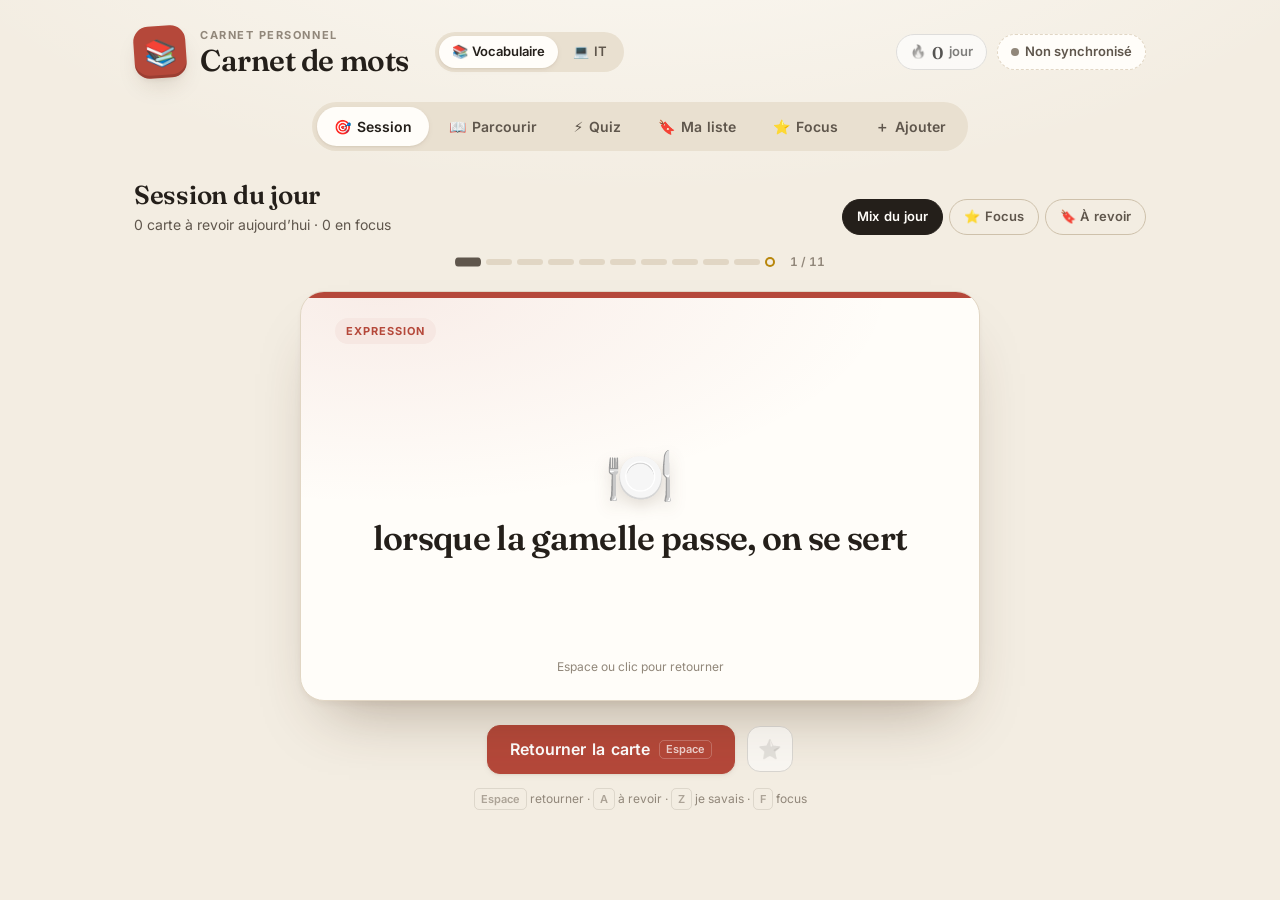
==== commit 93fcd26d: "Session shortcuts: A = à revoir, Z = je savais (instead of 1 / 2) The two keys sit side by side on a" ====
--- a/carnet-de-mots.html
+++ b/carnet-de-mots.html
@@ -55,6 +55,6 @@
   defLabels: { citation: "Le sens", humour: "Le sens", anecdote: "L’anecdote", concept: "L’idée", enigme: "Réponse", blague_longue: "La blague" }
 };
 </script>
-<script src="app.js?v=1"></script>
+<script src="app.js?v=2"></script>
 </body>
 </html>
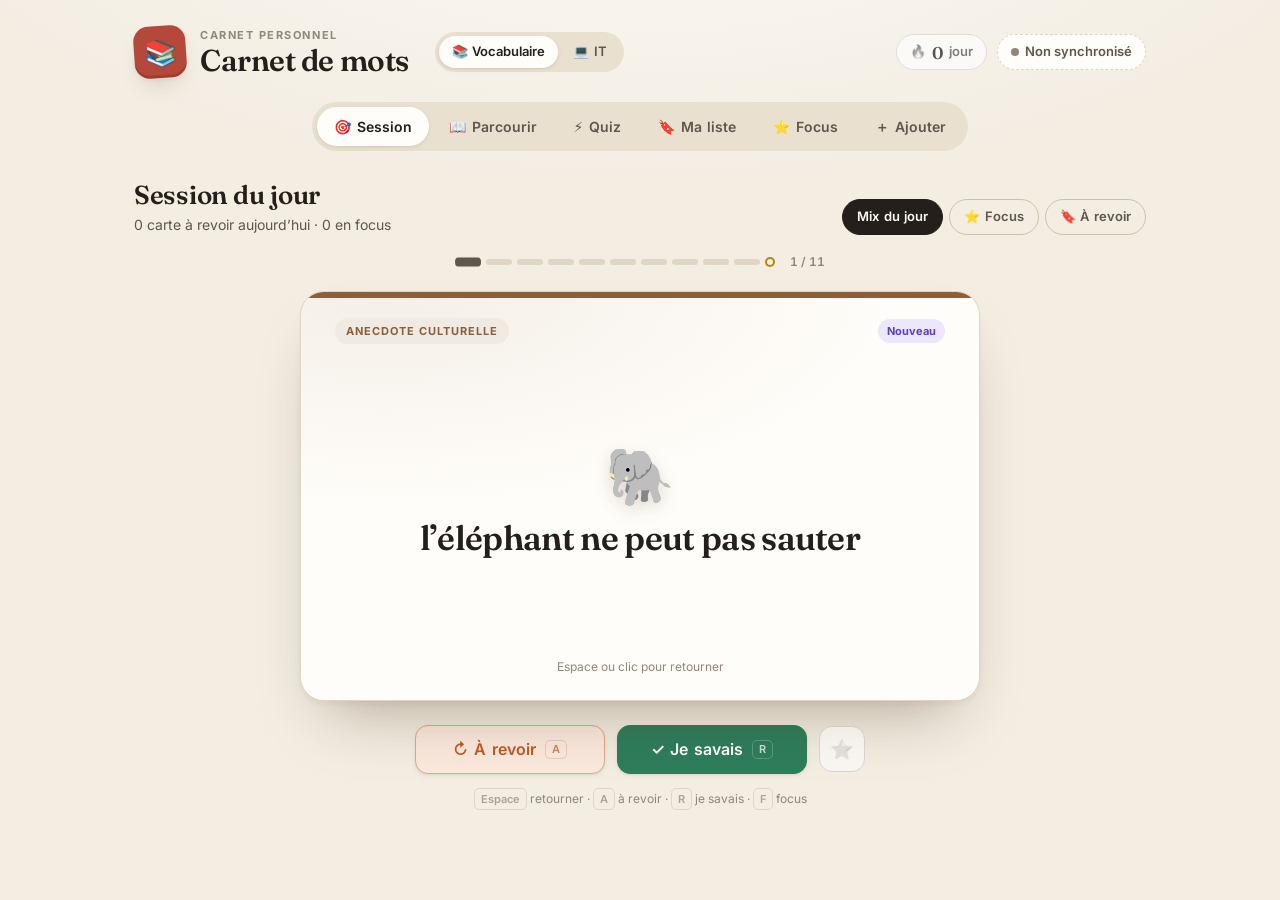
==== commit e3d38403: "Session: grade with A / R, and without having to flip the card first "Je savais" moves from Z to R. " ====
--- a/carnet-de-mots.html
+++ b/carnet-de-mots.html
@@ -55,6 +55,6 @@
   defLabels: { citation: "Le sens", humour: "Le sens", anecdote: "L’anecdote", concept: "L’idée", enigme: "Réponse", blague_longue: "La blague" }
 };
 </script>
-<script src="app.js?v=2"></script>
+<script src="app.js?v=3"></script>
 </body>
 </html>
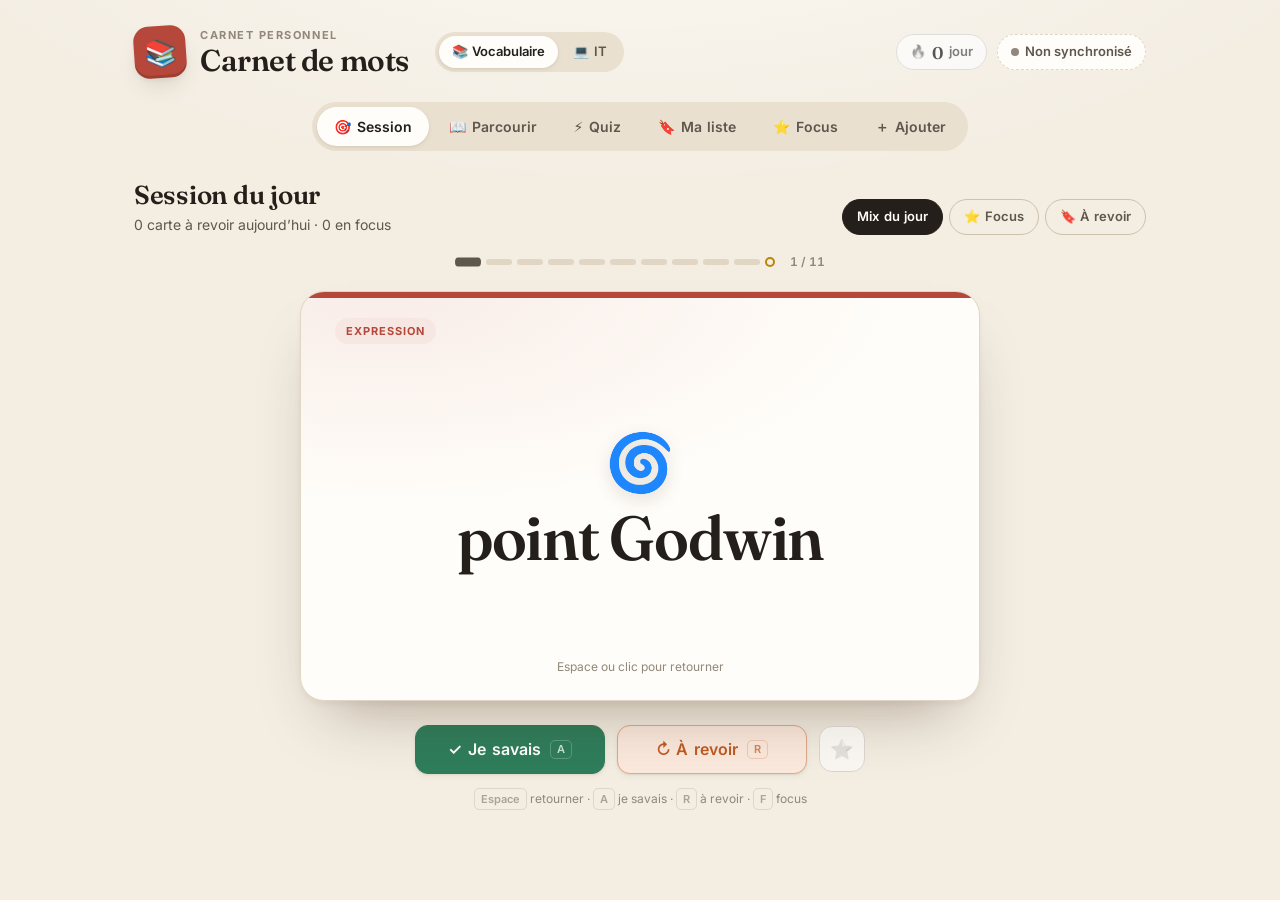
==== commit 290b9a10: "Session: A = je savais (left button), R = à revoir (right button) Swaps the two answers, on the keyb" ====
--- a/carnet-de-mots.html
+++ b/carnet-de-mots.html
@@ -8,7 +8,7 @@
 <link rel="preconnect" href="https://fonts.googleapis.com">
 <link rel="preconnect" href="https://fonts.gstatic.com" crossorigin>
 <link href="https://fonts.googleapis.com/css2?family=Fraunces:ital,opsz,wght@0,9..144,400..700;1,9..144,400..700&family=Inter:wght@400;500;600;700&display=swap" rel="stylesheet">
-<link rel="stylesheet" href="app.css?v=1">
+<link rel="stylesheet" href="app.css?v=2">
 </head>
 <body>
 <noscript><p class="noscript">Ce carnet a besoin de JavaScript pour fonctionner.</p></noscript>
@@ -55,6 +55,6 @@
   defLabels: { citation: "Le sens", humour: "Le sens", anecdote: "L’anecdote", concept: "L’idée", enigme: "Réponse", blague_longue: "La blague" }
 };
 </script>
-<script src="app.js?v=3"></script>
+<script src="app.js?v=4"></script>
 </body>
 </html>
--- a/app.css
+++ b/app.css
@@ -284,8 +284,8 @@
 @keyframes card-in { from { opacity: 0; transform: translateY(14px) scale(.975); } }
 @keyframes card-in-right { from { opacity: 0; transform: translateX(44px) rotate(1.5deg); } }
 @keyframes card-in-left { from { opacity: 0; transform: translateX(-44px) rotate(-1.5deg); } }
-@keyframes card-out-good { to { opacity: 0; transform: translateX(130px) rotate(7deg); } }
-@keyframes card-out-bad { to { opacity: 0; transform: translateX(-130px) rotate(-7deg); } }
+@keyframes card-out-good { to { opacity: 0; transform: translateX(-130px) rotate(-7deg); } }
+@keyframes card-out-bad { to { opacity: 0; transform: translateX(130px) rotate(7deg); } }
 @keyframes pulse { 50% { opacity: .35; } }
 @keyframes pop { 0% { transform: scale(.4); opacity: 0; } 70% { transform: scale(1.15); } }
 @keyframes shake { 20%, 60% { transform: translateX(-5px); } 40%, 80% { transform: translateX(5px); } }
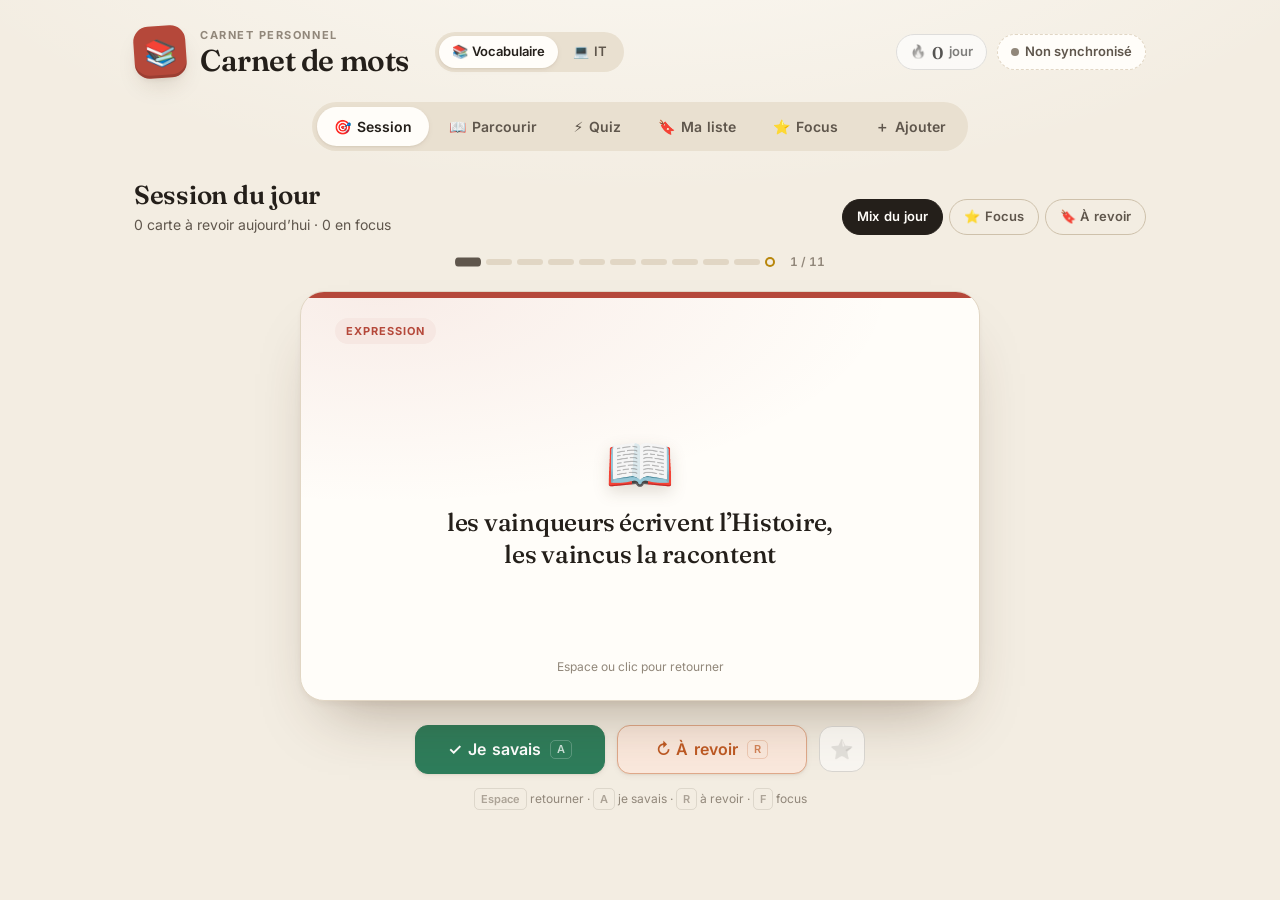
==== commit e72051a8: "Streak shared by both notebooks; show sync state on small screens The 🔥 streak only counted the note" ====
--- a/carnet-de-mots.html
+++ b/carnet-de-mots.html
@@ -8,7 +8,7 @@
 <link rel="preconnect" href="https://fonts.googleapis.com">
 <link rel="preconnect" href="https://fonts.gstatic.com" crossorigin>
 <link href="https://fonts.googleapis.com/css2?family=Fraunces:ital,opsz,wght@0,9..144,400..700;1,9..144,400..700&family=Inter:wght@400;500;600;700&display=swap" rel="stylesheet">
-<link rel="stylesheet" href="app.css?v=2">
+<link rel="stylesheet" href="app.css?v=3">
 </head>
 <body>
 <noscript><p class="noscript">Ce carnet a besoin de JavaScript pour fonctionner.</p></noscript>
@@ -34,6 +34,8 @@
   quizGroups: ["mots", "expressions", "citations", "humour", "concepts"],
   // Fichiers du dépôt qui gardent les données d’un appareil à l’autre.
   paths: { words: "words.json", progress: "progress.json", study: "study.json" },
+  // La série 🔥 compte aussi les jours passés sur l’autre carnet.
+  otherStudy: { path: "study-it.json", cache: "carnet-it-study", peekKey: "carnet-it-study-peek" },
   // Clés du stockage local — ne pas les renommer : elles contiennent ce qui est déjà enregistré sur chaque appareil.
   keys: {
     custom: "carnet-de-mots-custom", wordsQueue: "carnetWordsQueue", wordsMigrated: "carnetWordsMigrated",
@@ -55,6 +57,6 @@
   defLabels: { citation: "Le sens", humour: "Le sens", anecdote: "L’anecdote", concept: "L’idée", enigme: "Réponse", blague_longue: "La blague" }
 };
 </script>
-<script src="app.js?v=4"></script>
+<script src="app.js?v=5"></script>
 </body>
 </html>
--- a/app.css
+++ b/app.css
@@ -423,7 +423,7 @@
   .eyebrow { display: none; }
   h1 { font-size: 22px; }
   .deck-switch { margin-left: 0; flex-basis: 100%; width: fit-content; flex-grow: 0; }
-  .art, #sync-label { display: none; }
+  .art, .syncchip[data-state="ok"] #sync-label, .syncchip[data-state="busy"] #sync-label { display: none; }
   .streak, .syncchip { height: 34px; padding: 0 11px; }
   .tabs { margin: 16px 0 20px; width: auto; }
   .tab { padding: 8px 13px; font-size: 13px; }
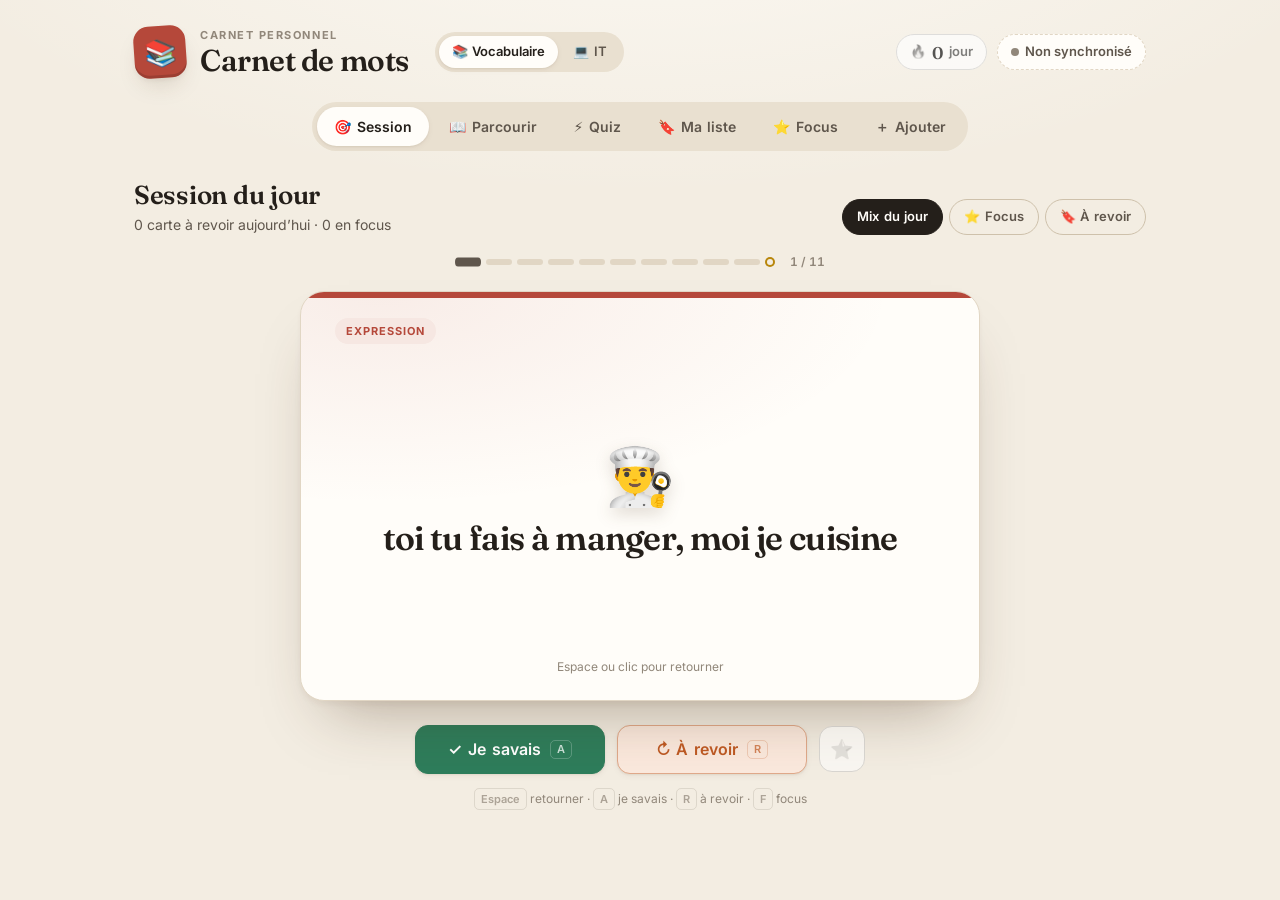
==== commit d920890d: "End of session: a short text using every card, green if known, red to review The recap strings toget" ====
--- a/carnet-de-mots.html
+++ b/carnet-de-mots.html
@@ -8,7 +8,7 @@
 <link rel="preconnect" href="https://fonts.googleapis.com">
 <link rel="preconnect" href="https://fonts.gstatic.com" crossorigin>
 <link href="https://fonts.googleapis.com/css2?family=Fraunces:ital,opsz,wght@0,9..144,400..700;1,9..144,400..700&family=Inter:wght@400;500;600;700&display=swap" rel="stylesheet">
-<link rel="stylesheet" href="app.css?v=3">
+<link rel="stylesheet" href="app.css?v=4">
 </head>
 <body>
 <noscript><p class="noscript">Ce carnet a besoin de JavaScript pour fonctionner.</p></noscript>
@@ -57,6 +57,6 @@
   defLabels: { citation: "Le sens", humour: "Le sens", anecdote: "L’anecdote", concept: "L’idée", enigme: "Réponse", blague_longue: "La blague" }
 };
 </script>
-<script src="app.js?v=5"></script>
+<script src="app.js?v=6"></script>
 </body>
 </html>
--- a/app.css
+++ b/app.css
@@ -316,6 +316,16 @@
 .week .d.hit i { border: 0; background: var(--good); }
 .week .d.today i { box-shadow: 0 0 0 2px var(--surface), 0 0 0 4px var(--ink-3); }
 .week .d.today { color: var(--ink); }
+.recap { margin: 24px 0 0; padding: 18px 20px; border-radius: 16px; background: var(--surface-2); border: 1px solid var(--line); text-align: left; }
+.recap-title { margin-bottom: 8px; font: 700 11px/1.3 var(--sans); letter-spacing: .12em; text-transform: uppercase; color: var(--ink-3); }
+.recap-text { font: 400 17px/1.7 var(--serif); color: var(--ink); }
+.recap mark { padding: 1px 2px; border-radius: 4px; font-weight: 600; cursor: pointer; }
+.recap mark.good { background: var(--good-bg); color: var(--good); }
+.recap mark.bad { background: var(--wrong-bg); color: var(--wrong); }
+.recap mark:hover { text-decoration: underline; }
+.recap-legend { margin-top: 10px; font-size: 12px; color: var(--ink-3); }
+.recap-legend mark { cursor: default; }
+.finish { max-width: 680px; }
 .confetti { position: absolute; inset: 0; overflow: hidden; pointer-events: none; }
 .confetti i { position: absolute; top: -14px; width: 8px; height: 14px; border-radius: 2px; opacity: 0; animation: confetti var(--t) cubic-bezier(.2, .6, .4, 1) var(--d) forwards; }
 
